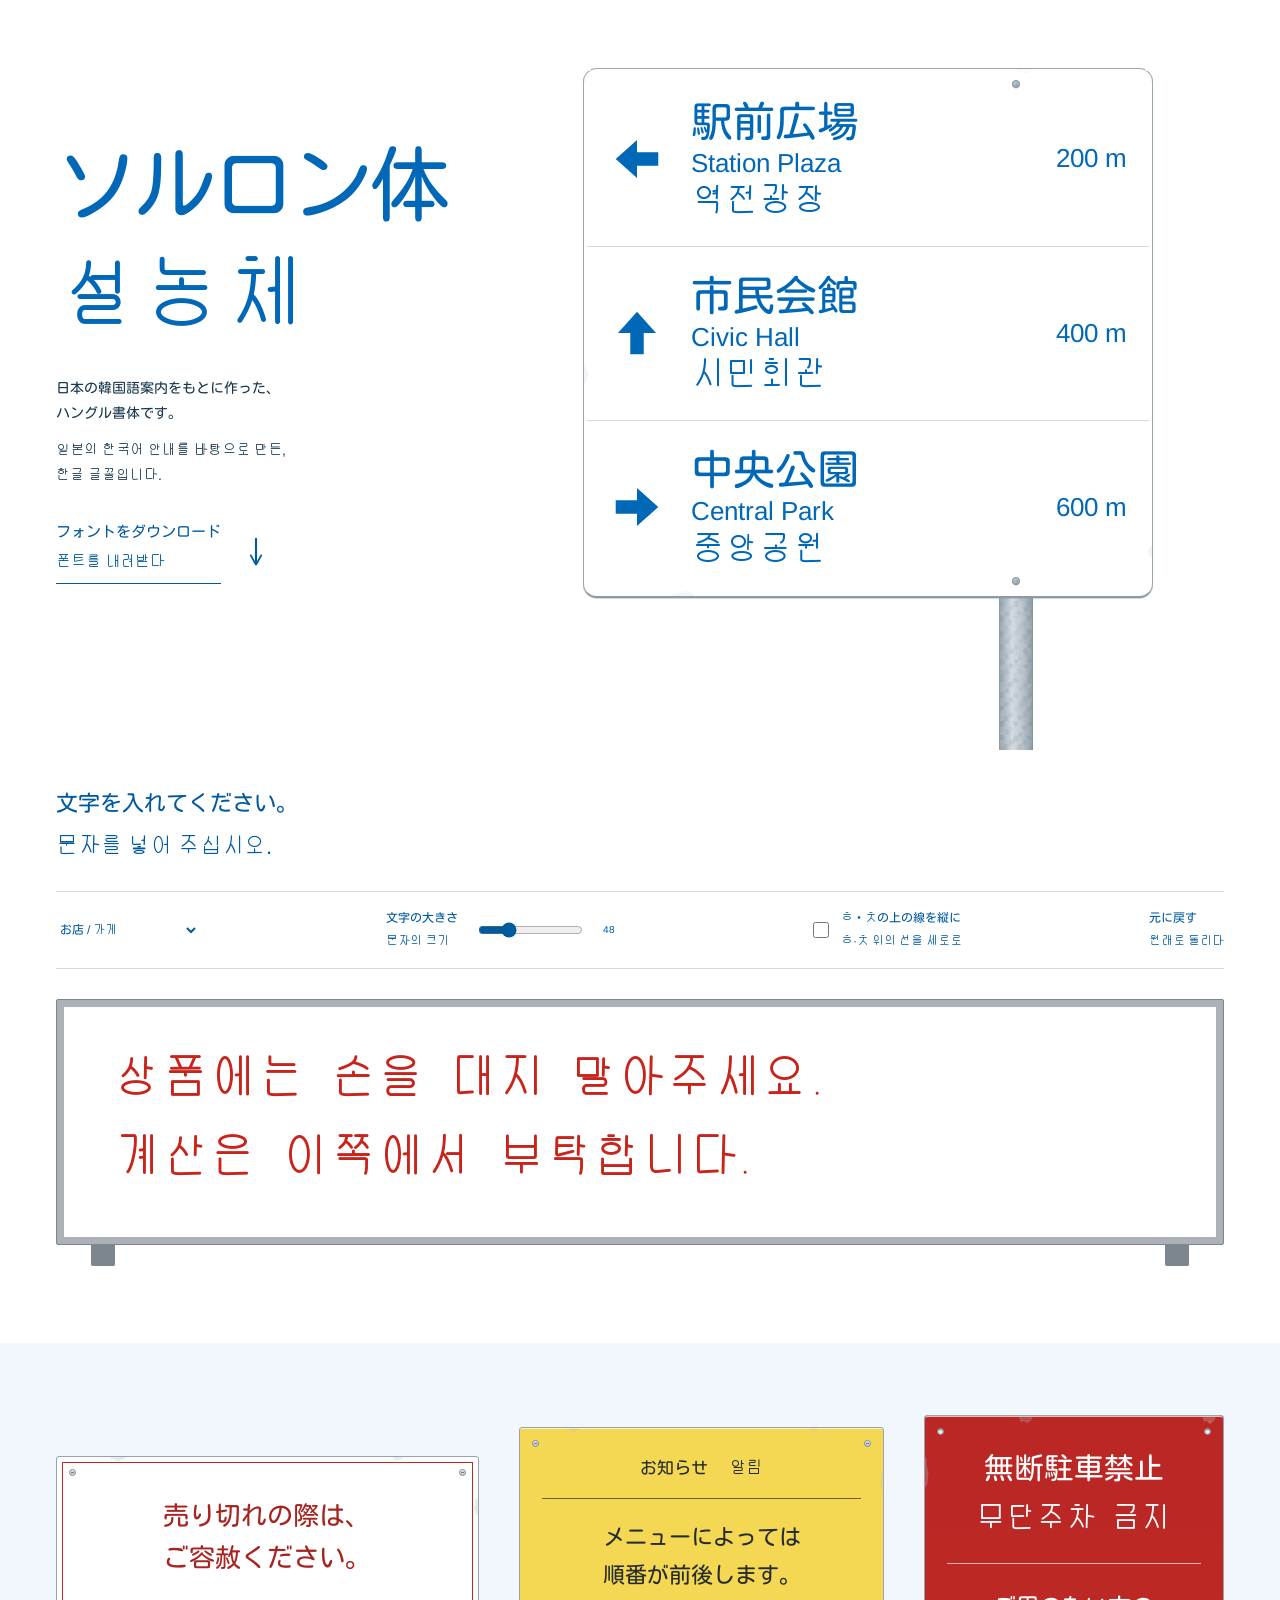
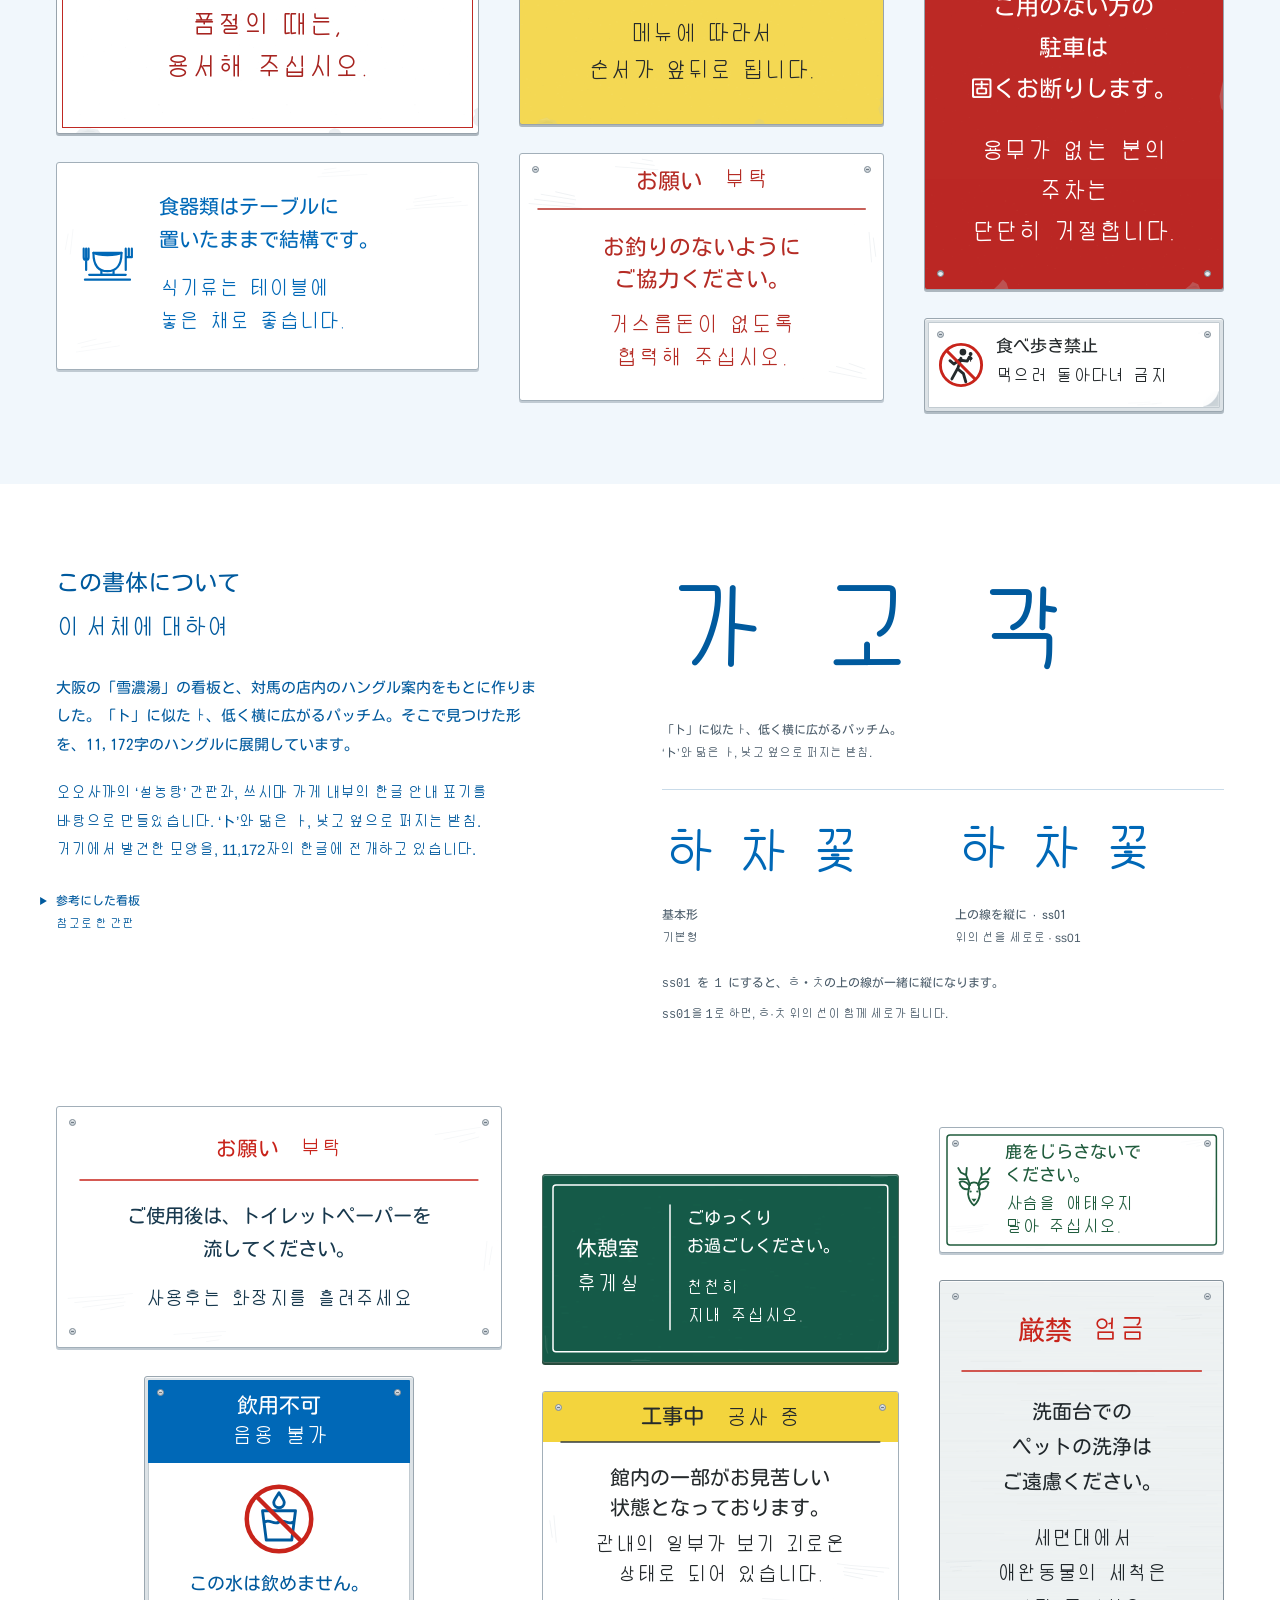
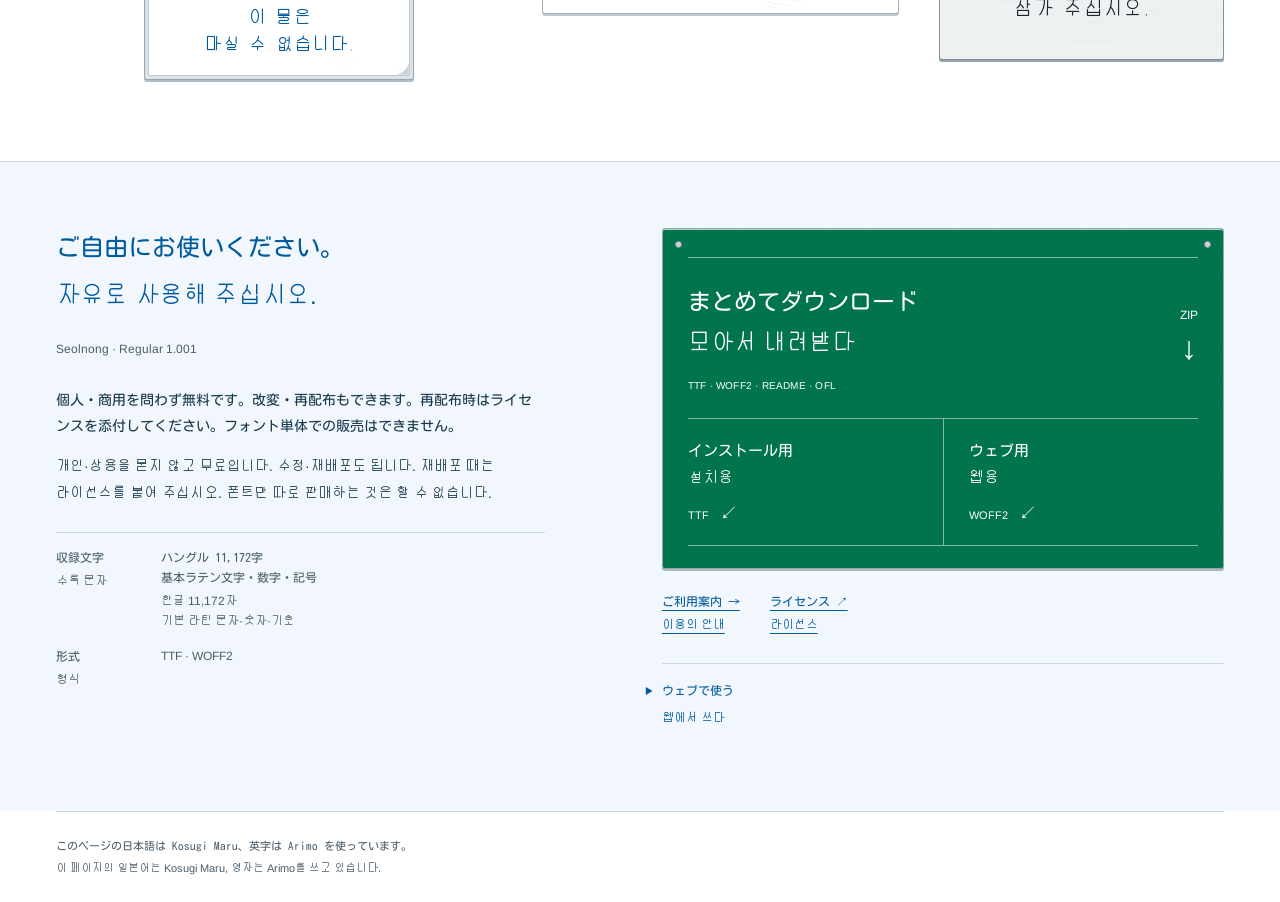
==== index.html @ 4a97bd10 "Publish Seolnong 1.001" ====
<!doctype html>
<html lang="ko">
<head>
  <meta charset="utf-8">
  <meta name="viewport" content="width=device-width,initial-scale=1">
  <meta name="theme-color" content="#ffffff">
  <title>설농체 — Seolnong</title>
  <meta name="description" content="일본의 한국어 안내판을 보고 만든 글꼴, 설농체. 현대 한글 11,172자, Regular, SIL OFL. 직접 써 보고 무료로 내려받으세요.">
  <link rel="canonical" href="https://dolsup.github.io/seolnong/">
  <meta property="og:type" content="website">
  <meta property="og:url" content="https://dolsup.github.io/seolnong/">
  <meta property="og:title" content="설농체 — Seolnong">
  <meta property="og:description" content="일본의 한국어 안내판을 보고 만든 글꼴.">
  <meta property="og:image" content="https://dolsup.github.io/seolnong/assets/og.png">
  <meta property="og:image:width" content="1200">
  <meta property="og:image:height" content="630">
  <meta property="og:image:alt" content="옅은 파란색 바탕의 설농체 제목과 일본어·영어·한글 안내판 견본">
  <link rel="icon" href="./favicon.svg?v=seol" type="image/svg+xml">
  <link rel="preload" href="./fonts/Seolnong-Regular.woff2" as="font" type="font/woff2" crossorigin>
  <link rel="preload" href="./assets/fonts/KosugiMaru-Regular.woff2" as="font" type="font/woff2" crossorigin>
  <link rel="preload" href="./assets/fonts/Arimo-Regular.woff2" as="font" type="font/woff2" crossorigin>
  <link rel="stylesheet" href="./assets/styles.css">
  <script src="./assets/app.js" defer></script>
</head>
<body>
  <a class="skip" href="#tester">文字を入れる / 문자를 넣다</a>
  <main id="top">
    <div class="opening">
      <section class="hero page-width" aria-labelledby="title">
        <div class="hero-copy">
          <h1 id="title" class="bilingual hero-title"><span lang="ja">ソルロン体</span><span lang="ko">설농체</span></h1>
          <div class="hero-description bilingual"><p lang="ja">日本の韓国語案内をもとに作った、<br>ハングル書体です。</p><p lang="ko">일본의 한국어 안내를 바탕으로 만든,<br>한글 글꼴입니다.</p></div>
          <div class="hero-actions">
            <a class="download-main" href="#download"><span class="bilingual"><span lang="ja">フォントをダウンロード</span><span lang="ko">폰트를 내려받다</span></span><span class="download-arrow" aria-hidden="true">↓</span></a>
          </div>

        </div>
        <div class="hero-object"><figure class="front-sign__signpost" aria-label="架空の公共施設の案内板 / 가상의 공공시설 안내판">
  <div class="front-sign__model">
    <div class="front-sign__post" aria-hidden="true"></div>
    <div class="front-sign__frame material-printed material-painted" data-wear="light">
          <span class="material-finish" aria-hidden="true"></span>
      <div class="front-sign__row">
        <svg class="front-sign__arrow" viewBox="0 0 100 100" aria-hidden="true" focusable="false"><path d="M50 16 12 50 50 84V62H88V38H50Z"/></svg>
        <div class="front-sign__wording"><p class="front-sign__jp" lang="ja">駅前広場</p><p class="front-sign__en" lang="en">Station Plaza</p><p class="front-sign__ko" lang="ko">역전광장</p></div>
        <span class="front-sign__distance">200 m</span>
      </div>
      <div class="front-sign__row">
        <svg class="front-sign__arrow" viewBox="0 0 100 100" aria-hidden="true" focusable="false"><path d="M16 50 50 12 84 50H62V88H38V50Z"/></svg>
        <div class="front-sign__wording"><p class="front-sign__jp" lang="ja">市民会館</p><p class="front-sign__en" lang="en">Civic Hall</p><p class="front-sign__ko" lang="ko">시민회관</p></div>
        <span class="front-sign__distance">400 m</span>
      </div>
      <div class="front-sign__row">
        <svg class="front-sign__arrow" viewBox="0 0 100 100" aria-hidden="true" focusable="false"><path d="M50 16 88 50 50 84V62H12V38H50Z"/></svg>
        <div class="front-sign__wording"><p class="front-sign__jp" lang="ja">中央公園</p><p class="front-sign__en" lang="en">Central Park</p><p class="front-sign__ko" lang="ko">중앙공원</p></div>
        <span class="front-sign__distance">600 m</span>
      </div>
      <i class="front-sign__fastener front-sign__fastener--top" aria-hidden="true"></i>
      <i class="front-sign__fastener front-sign__fastener--bottom" aria-hidden="true"></i>
    </div>

  </div>
</figure></div>
      </section>
    </div>

    <section class="tester page-width" id="tester" aria-labelledby="tester-title">
      <h2 id="tester-title" class="bilingual"><span lang="ja">文字を入れてください。</span><span lang="ko">문자를 넣어 주십시오.</span></h2>
      <div class="type-toolbar">
        <label class="preset-select"><span class="sr-only">見本の文 / 견본의 문장</span><select id="sample-preset"><option value="shopping" selected>お店 / 가게</option><option value="notice">お手洗い / 화장실</option><option value="pangram">パングラム / 팬그램</option><option value="name">雪濃湯 / 설농탕</option><option value="custom" hidden>入力中 / 입력 중</option></select></label>
        <label class="range-label"><span class="bilingual"><span lang="ja">文字の大きさ</span><span lang="ko">문자의 크기</span></span><input id="type-size" type="range" min="24" max="120" value="48" aria-label="文字の大きさ / 문자의 크기"><output id="size-value">48</output></label>
        <label class="cap-toggle"><input id="upright-toggle" type="checkbox"><span class="switch" aria-hidden="true"></span><span class="bilingual"><span lang="ja">ㅎ・ㅊの上の線を縦に</span><span lang="ko">ㅎ·ㅊ 위의 선을 세로로</span></span></label>
        <button id="reset-type" class="quiet-button bilingual" type="button"><span lang="ja">元に戻す</span><span lang="ko">원래로 돌리다</span></button>
      </div>
      <label class="sr-only" for="type-input">文字を入れてください / 문자를 넣어 주십시오</label>
      <div class="shop-board"><textarea id="type-input" class="seolnong" rows="1" spellcheck="false" maxlength="400">상품에는 손을 대지 말아주세요.
계산은 이쪽에서 부탁합니다.</textarea></div>
      <p id="font-status" role="status" class="font-status"></p>
    </section>

    <section class="sign-application shop-application" id="examples" aria-label="店と駐車場の案内 / 가게와 주차장의 안내">
<div class="sign-rack shop-rack page-width">
<div class="rack-column rack-shop">
<figure class="sign-stage" aria-label="品切れの案内 / 품절의 안내">
          <div class="sign-surface sold-out-sign facility-plate material-printed material-painted" data-wear="medium">
          <span class="material-finish" aria-hidden="true"></span>
          <i class="plate-fixing plate-fixing--left" aria-hidden="true"></i><i class="plate-fixing plate-fixing--right" aria-hidden="true"></i>
            <div class="sold-out-inner sign-copy">
              <p lang="ja">売り切れの際は、<br>ご容赦ください。</p>
              <p lang="ko">품절의 때는,<br>용서해 주십시오.</p>
            </div>
          </div>
        </figure>
<figure class="sign-stage" aria-label="食器の案内 / 식기의 안내">
          <div class="sign-surface dishes-sign facility-plate material-engraved material-acrylic" data-wear="light">
          <span class="material-finish" aria-hidden="true"></span>
            <div class="dishes-inner">
              <svg class="dish-symbol" viewBox="0 0 100 100" aria-hidden="true" focusable="false"><g fill="none" stroke="currentColor" stroke-width="3.6" stroke-linecap="round" stroke-linejoin="round"><path d="M13 75h74M20 67h60M27 31h46c0 21-9 30-23 30S27 52 27 31Z"/><path d="M40 61v6h20v-6M27 31c8 5 38 5 46 0M80 24v35M85 24v14M90 24v14M80 38h10M15 24v35M11 24v14c0 6 8 6 8 0V24"/></g></svg>
              <div class="dishes-copy sign-copy"><p lang="ja">食器類はテーブルに<br>置いたままで結構です。</p><p lang="ko">식기류는 테이블에<br>놓은 채로 좋습니다.</p></div>
            </div>
          </div>
        </figure>
</div>
<div class="rack-column rack-counter">
<figure class="sign-stage" aria-label="料理の受取口の案内 / 요리 수취구의 안내">
        <div class="sign-surface service-sign facility-plate material-printed material-painted" data-wear="light">
          <span class="material-finish" aria-hidden="true"></span>
          <i class="plate-fixing plate-fixing--left" aria-hidden="true"></i><i class="plate-fixing plate-fixing--right" aria-hidden="true"></i>
          <div class="service-inner">
            <div class="service-heading sign-copy"><p lang="ja">お知らせ</p><p lang="ko">알림</p></div>
            <div class="service-copy sign-copy"><p lang="ja">メニューによっては<br>順番が前後します。</p><p lang="ko">메뉴에 따라서<br>순서가 앞뒤로 됩니다.</p></div>
          </div>
        </div>
      </figure>
<figure class="loose-sign loose-change place-change facility-plate material-engraved material-acrylic" aria-label="会計のお願い / 계산의 부탁" data-wear="medium">
          <span class="material-finish" aria-hidden="true"></span>
          <i class="plate-fixing plate-fixing--left" aria-hidden="true"></i><i class="plate-fixing plate-fixing--right" aria-hidden="true"></i>
          <div class="loose-heading"><svg class="engraved-rule engraved-rule--horizontal" aria-hidden="true" focusable="false"><line x1="0" y1="2" x2="100%" y2="2" fill="none" stroke="currentColor" stroke-width="1.5" stroke-linecap="round"/></svg><span lang="ja">お願い</span><span lang="ko">부탁</span></div>
          <div class="loose-copy"><p lang="ja">お釣りのないように<br>ご協力ください。</p><p lang="ko">거스름돈이 없도록<br>협력해 주십시오.</p></div>
        </figure>
</div>
<div class="rack-column rack-parking">
<figure class="sign-stage" aria-label="駐車禁止の案内 / 주차 금지의 안내">
        <div class="sign-surface parking-sign facility-plate material-printed material-painted" data-wear="medium">
          <span class="material-finish" aria-hidden="true"></span>
          <i class="mount-hole hole-tl" aria-hidden="true"></i><i class="mount-hole hole-tr" aria-hidden="true"></i><i class="mount-hole hole-bl" aria-hidden="true"></i><i class="mount-hole hole-br" aria-hidden="true"></i>
          <div class="parking-inner">
            <div class="parking-heading sign-copy"><p lang="ja">無断駐車禁止</p><p lang="ko">무단주차 금지</p></div>
            <div class="parking-copy sign-copy"><p lang="ja">ご用のない方の<br>駐車は<br>固くお断りします。</p><p lang="ko">용무가 없는 분의<br>주차는<br>단단히 거절합니다.</p></div>
          </div>
        </div>
      </figure>
<figure class="loose-sign loose-eating place-eating facility-plate material-label material-metal" aria-label="食べ歩き禁止の案内 / 먹으러 돌아다녀 금지의 안내" data-wear="medium">
          <span class="material-finish" aria-hidden="true"></span>
          <i class="plate-fixing plate-fixing--left" aria-hidden="true"></i><i class="plate-fixing plate-fixing--right" aria-hidden="true"></i>
        <svg class="loose-symbol" viewBox="0 0 96 96" aria-hidden="true" focusable="false"><g fill="none" stroke="#252a2c" stroke-width="6" stroke-linecap="round" stroke-linejoin="round"><path d="m48 34-7 22 12 10 5 17M41 55 29 77M46 37 33 46l-8-7M48 38l13 2 4-8"/></g><g fill="#252a2c"><circle cx="52" cy="21" r="7"/><circle cx="68" cy="25" r="4"/><circle cx="68" cy="34" r="4"/></g><path d="M68 21v20" stroke="#252a2c" stroke-width="2"/><g fill="none" stroke="#c8241b" stroke-width="6"><circle cx="48" cy="48" r="43"/><path d="m18 18 60 60"/></g></svg>
        <div class="loose-heading"><span lang="ja">食べ歩き禁止</span><span lang="ko">먹으러 돌아다녀 금지</span></div>
      </figure>
</div>
</div>
</section>

    <section class="about page-width" id="about" aria-labelledby="about-title">
      <div class="origin-copy">
        <h2 id="about-title" class="bilingual"><span lang="ja">この書体について</span><span lang="ko">이 서체에 대하여</span></h2>
        <div class="bilingual origin-description"><p lang="ja">大阪の「雪濃湯」の看板と、対馬の店内のハングル案内をもとに作りました。「ト」に似たㅏ、低く横に広がるパッチム。そこで見つけた形を、11,172字のハングルに展開しています。</p><p lang="ko">오오사까의 ‘설농탕’ 간판과, 쓰시마 가게 내부의 한글 안내 표기를 바탕으로 만들었습니다. ‘ト’와 닮은 ㅏ, 낮고 옆으로 퍼지는 받침. 거기에서 발견한 모양을, 11,172자의 한글에 전개하고 있습니다.</p></div>
        <details class="source-links">
          <summary class="bilingual"><span lang="ja">参考にした看板</span><span lang="ko">참고로 한 간판</span></summary>
          <a class="bilingual" href="https://blog.naver.com/alfresco/130148076533" target="_blank" rel="noopener noreferrer"><span lang="ja">大阪の雪濃湯 ↗</span><span lang="ko">오오사까의 설농탕</span></a>
          <a class="bilingual" href="https://4travel.jp/travelogue/10785137" target="_blank" rel="noopener noreferrer"><span lang="ja">対馬の店内の案内 ↗</span><span lang="ko">쓰시마의 가게 안의 안내</span></a>
        </details>

      </div>
      <div class="letter-specimens">
        <figure class="shape-sample"><p class="letter-row seolnong">가 고 각</p><figcaption class="bilingual"><span lang="ja">「ト」に似たㅏ、低く横に広がるパッチム。</span><span lang="ko">‘ト’와 닮은 ㅏ, 낮고 옆으로 퍼지는 받침.</span></figcaption></figure>
        <div class="cap-pair">
          <figure><p class="seolnong fixed-default">하 차 꽃</p><figcaption class="bilingual"><span lang="ja">基本形</span><span lang="ko">기본형</span></figcaption></figure>
          <figure><p class="seolnong fixed-upright">하 차 꽃</p><figcaption class="bilingual"><span lang="ja">上の線を縦に · ss01</span><span lang="ko">위의 선을 세로로 · ss01</span></figcaption></figure>
        </div>
        <div class="cap-note bilingual"><p lang="ja"><code>ss01</code> を <code>1</code> にすると、ㅎ・ㅊの上の線が一緒に縦になります。</p><p lang="ko"><code>ss01</code>을 <code>1</code>로 하면, ㅎ·ㅊ 위의 선이 함께 세로가 됩니다.</p></div>
      </div>
    </section>

<section class="facility-application page-width" aria-label="施設の案内 / 시설의 안내">
<div class="sign-rack facility-rack">
<div class="rack-column rack-washroom">
<figure class="application-mat" aria-label="お手洗いの案内板 / 화장실의 안내판">
        <div class="wall-plate facility-plate material-engraved material-acrylic" data-wear="light">
          <span class="material-finish" aria-hidden="true"></span>
          <i class="screw screw-tl" aria-hidden="true"></i><i class="screw screw-tr" aria-hidden="true"></i><i class="screw screw-bl" aria-hidden="true"></i><i class="screw screw-br" aria-hidden="true"></i>
          <p class="plate-request"><svg class="engraved-rule engraved-rule--horizontal" aria-hidden="true" focusable="false"><line x1="0" y1="2" x2="100%" y2="2" fill="none" stroke="currentColor" stroke-width="1.5" stroke-linecap="round"/></svg><span class="ja" lang="ja">お願い</span><span class="seolnong" lang="ko">부탁</span></p>
          <div class="plate-copy">
            <p class="plate-japanese ja" lang="ja">ご使用後は、<wbr>トイレットペーパーを<br>流してください。</p>
            <p class="plate-korean seolnong" lang="ko">사용후는 화장지를 흘려주세요</p>
          </div>
        </div>
      </figure>
<figure class="loose-sign loose-water place-water facility-plate material-label material-metal" aria-label="飲用不可の案内 / 마실 수 없는 물의 안내" data-wear="light">
          <span class="material-finish" aria-hidden="true"></span>
          <i class="plate-fixing plate-fixing--left" aria-hidden="true"></i><i class="plate-fixing plate-fixing--right" aria-hidden="true"></i>
        <div class="loose-heading"><span lang="ja">飲用不可</span><span lang="ko">음용 불가</span></div>
        <svg class="loose-symbol" viewBox="0 0 96 96" aria-hidden="true" focusable="false"><g fill="none" stroke="currentColor" stroke-width="3.8" stroke-linecap="round" stroke-linejoin="round"><path d="M26 37h44l-5 39H31ZM29 52c7-5 12 5 19 0s12 5 19 0"/><path d="M48 13c-3 5-7 10-7 13a7 7 0 0 0 14 0c0-3-4-8-7-13Z"/></g><g fill="none" stroke="#c8241b" stroke-width="6"><circle cx="48" cy="48" r="43"/><path d="m18 18 60 60"/></g></svg>
        <div class="loose-copy"><p lang="ja">この水は飲めません。</p><p lang="ko">이 물은<br>마실 수 없습니다.</p></div>
      </figure>
</div>
<div class="rack-column rack-lounge">
<figure class="sign-stage" aria-label="休憩室の案内 / 휴게실의 안내">
        <div class="sign-surface rest-sign facility-plate material-engraved material-laminate" data-wear="light">
          <svg class="engraved-frame" aria-hidden="true" focusable="false"><rect width="100%" height="100%" rx="3" fill="none" stroke="currentColor" stroke-width="1.5"/></svg>
          <span class="material-finish" aria-hidden="true"></span>
          <div class="rest-inner">
            <div class="rest-heading sign-copy"><p lang="ja">休憩室</p><p lang="ko">휴게실</p></div>
            <div class="rest-copy sign-copy"><svg class="engraved-rule engraved-rule--vertical" aria-hidden="true" focusable="false"><line x1="2" y1="0" x2="2" y2="100%" fill="none" stroke="currentColor" stroke-width="1.5" stroke-linecap="round"/></svg><p lang="ja">ごゆっくり<br>お過ごしください。</p><p lang="ko">천천히<br>지내 주십시오.</p></div>
          </div>
        </div>
      </figure>
<figure class="loose-sign loose-works place-works facility-plate material-engraved material-acrylic" aria-label="工事中の案内 / 공사 중의 안내" data-wear="medium">
          <span class="material-finish" aria-hidden="true"></span>
          <i class="plate-fixing plate-fixing--left" aria-hidden="true"></i><i class="plate-fixing plate-fixing--right" aria-hidden="true"></i>
          <div class="loose-heading"><svg class="engraved-rule engraved-rule--horizontal" aria-hidden="true" focusable="false"><line x1="0" y1="2" x2="100%" y2="2" fill="none" stroke="currentColor" stroke-width="1.5" stroke-linecap="round"/></svg><span lang="ja">工事中</span><span lang="ko">공사 중</span></div>
          <div class="loose-copy"><p lang="ja">館内の一部がお見苦しい<br>状態となっております。</p><p lang="ko">관내의 일부가 보기 괴로운<br>상태로 되어 있습니다.</p></div>
        </figure>
</div>
<div class="rack-column rack-washbasin">
<figure class="loose-sign loose-deer place-deer facility-plate material-engraved material-acrylic" aria-label="公園のお願い / 공원의 부탁" data-wear="light">
          <svg class="engraved-frame" aria-hidden="true" focusable="false"><rect width="100%" height="100%" rx="3" fill="none" stroke="currentColor" stroke-width="1.5"/></svg>
          <span class="material-finish" aria-hidden="true"></span>
          <i class="plate-fixing plate-fixing--left" aria-hidden="true"></i><i class="plate-fixing plate-fixing--right" aria-hidden="true"></i>
            <svg class="loose-symbol" viewBox="0 0 64 80" aria-hidden="true" focusable="false"><g fill="none" stroke="currentColor" stroke-width="2.8" stroke-linecap="round" stroke-linejoin="round"><path d="M26 32 20 17 21 6M20 17 12 13 8 6M22 23H10M38 32 44 17 43 6M44 17 52 13 56 6M42 23h12"/><path d="M25 33c-5-7-12-8-15-5 1 8 7 12 15 10M39 33c5-7 12-8 15-5-1 8-7 12-15 10M25 31c4-4 10-4 14 0l2 15c-1 8-5 14-9 17-4-3-8-9-9-17Z"/></g><g fill="currentColor"><circle cx="27" cy="42" r="1.6"/><circle cx="37" cy="42" r="1.6"/><path d="M28 53h8l-4 5Z"/></g></svg>
            <div class="loose-copy"><p lang="ja">鹿をじらさないで<br>ください。</p><p lang="ko">사슴을 애태우지<br>말아 주십시오.</p></div>
          </figure>
<figure class="sign-stage" aria-label="洗面台の利用案内 / 세면대의 이용 안내">
        <div class="sign-surface refrain-sign facility-plate material-engraved material-metal" data-wear="medium">
          <span class="material-finish" aria-hidden="true"></span>
          <i class="plate-fixing plate-fixing--left" aria-hidden="true"></i><i class="plate-fixing plate-fixing--right" aria-hidden="true"></i>
          <div class="refrain-inner">
            <div class="refrain-heading sign-copy"><svg class="engraved-rule engraved-rule--horizontal" aria-hidden="true" focusable="false"><line x1="0" y1="2" x2="100%" y2="2" fill="none" stroke="currentColor" stroke-width="1.5" stroke-linecap="round"/></svg><p lang="ja">厳禁</p><p lang="ko">엄금</p></div>
            <div class="refrain-copy sign-copy"><p lang="ja">洗面台での<br>ペットの洗浄は<br>ご遠慮ください。</p><p lang="ko">세면대에서<br>애완동물의 세척은<br>삼가 주십시오.</p></div>
          </div>
        </div>
      </figure>
</div>
</div>
</section>

    <section class="download-section" id="download" aria-labelledby="download-title">
      <div class="download-layout page-width">
        <div class="download-heading">
          <h2 id="download-title" class="bilingual"><span lang="ja">ご自由にお使いください。</span><span lang="ko">자유로 사용해 주십시오.</span></h2>
          <p class="version">Seolnong · Regular 1.001</p>
          <div class="license-copy bilingual"><p lang="ja">個人・商用を問わず無料です。改変・再配布もできます。再配布時はライセンスを添付してください。フォント単体での販売はできません。</p><p lang="ko">개인·상용을 묻지 않고 무료입니다. 수정·재배포도 됩니다. 재배포 때는 라이선스를 붙여 주십시오. 폰트만 따로 판매하는 것은 할 수 없습니다.</p></div>
          <dl class="font-specs">
            <div><dt class="bilingual"><span lang="ja">収録文字</span><span lang="ko">수록 문자</span></dt><dd class="bilingual"><span lang="ja">ハングル 11,172字<br>基本ラテン文字・数字・記号</span><span lang="ko">한글 11,172자<br>기본 라틴 문자·숫자·기호</span></dd></div>
            <div><dt class="bilingual"><span lang="ja">形式</span><span lang="ko">형식</span></dt><dd>TTF · WOFF2</dd></div>
          </dl>
        </div>
        <div class="download-details">
          <div class="counter-board facility-plate material-printed material-painted" data-wear="none">
          <span class="material-finish" aria-hidden="true"></span><div class="download-list">
            <a class="download-bundle" href="./downloads/Seolnong-1.001.zip" download><span class="bundle-label"><span class="bilingual"><span lang="ja">まとめてダウンロード</span><span lang="ko">모아서 내려받다</span></span><small>TTF · WOFF2 · README · OFL</small></span><span class="bundle-format">ZIP <span aria-hidden="true">↓</span></span></a>
            <div class="download-individuals">
              <a href="./fonts/Seolnong-Regular.ttf" download><span class="bilingual"><span lang="ja">インストール用</span><span lang="ko">설치용</span></span><span class="file-format">TTF <span aria-hidden="true">↙</span></span></a>
              <a href="./fonts/Seolnong-Regular.woff2" download><span class="bilingual"><span lang="ja">ウェブ用</span><span lang="ko">웹용</span></span><span class="file-format">WOFF2 <span aria-hidden="true">↙</span></span></a>
            </div>
          </div>
          </div>
          <div class="document-links"><a class="bilingual" href="./guide.html"><span lang="ja">ご利用案内 →</span><span lang="ko">이용의 안내</span></a><a class="bilingual" href="./OFL.txt" target="_blank" rel="noopener"><span lang="ja">ライセンス ↗</span><span lang="ko">라이선스</span></a></div>
          <details class="web-code"><summary class="bilingual"><span lang="ja">ウェブで使う</span><span lang="ko">웹에서 쓰다</span></summary><div class="bilingual"><p lang="ja">このページでは、ハングルはソルロン体、日本語は Kosugi Maru、英字は Arimo を使っています。</p><p lang="ko">이 페이지에서는, 한글은 설농체, 일본어는 Kosugi Maru, 영자는 Arimo를 쓰고 있습니다.</p></div><pre><code>@font-face {
  font-family: "Seolnong";
  src: url("Seolnong-Regular.woff2") format("woff2");
  font-feature-settings: "ss01" 0;
}

.sign:lang(ko) {
  font-family: "Seolnong", sans-serif;
  font-synthesis: none;
}
.sign:lang(ja) {
  font-family: "Kosugi Maru", sans-serif;
}
.sign:lang(en) {
  font-family: "Arimo", Arial, sans-serif;
}</code></pre><div class="bilingual"><p lang="ja">Kosugi Maru と Arimo は別に読み込んでください。<code>ss01</code> を <code>1</code> にすると、ㅎ・ㅊの上の線が縦になります。</p><p lang="ko">Kosugi Maru와 Arimo는 따로 읽어 주십시오. <code>ss01</code>을 <code>1</code>로 하면, ㅎ·ㅊ 위의 선이 세로가 됩니다.</p></div></details>
        </div>
      </div>
    </section>
  </main>
  <footer class="page-width footer">
    <a class="bilingual" href="./guide.html#companions"><span lang="ja">このページの日本語は Kosugi Maru、英字は Arimo を使っています。</span><span lang="ko">이 페이지의 일본어는 Kosugi Maru, 영자는 Arimo를 쓰고 있습니다.</span></a>
  </footer>
</body>
</html>
---- assets/styles.css ----
@font-face{font-family:"Seolnong";src:url("../fonts/Seolnong-Regular.woff2") format("woff2");font-weight:400;font-style:normal;font-display:swap;font-feature-settings:"ss01" 0}
@font-face{font-family:"Seolnong KR";src:url("../fonts/Seolnong-Regular.woff2") format("woff2");font-weight:400;font-style:normal;font-display:swap;unicode-range:U+1100-11FF,U+3130-318F,U+AC00-D7A3;font-feature-settings:"ss01" 0}
@font-face{font-family:"Seolnong KR Upright";src:url("../fonts/Seolnong-Regular.woff2") format("woff2");font-weight:400;font-style:normal;font-display:swap;unicode-range:U+1100-11FF,U+3130-318F,U+AC00-D7A3;font-feature-settings:"ss01" 1}
@font-face{font-family:"Kosugi Maru";src:url("./fonts/KosugiMaru-Regular.woff2") format("woff2");font-weight:400;font-style:normal;font-display:swap}
@font-face{font-family:"Arimo";src:url("./fonts/Arimo-Regular.woff2") format("woff2");font-weight:400;font-style:normal;font-display:swap}
/* White and sign blue anchor the page; individual notices keep their own colors. */
:root{
  --blue:#0068b7;
  --ink:#005a9e;
  --text:#17384d;
  --paper:#ffffff;
  --sky:#f1f7fc;
  --wall:#f1f7fc;
  --red:#c8241b;
  --line:#c9dbe9;
  --muted:#4c5d6b;
  --metal:#abb1b7;
  --metal-light:#e0e4e8;
  --metal-dark:#7d858d;
  --jp:"Kosugi Maru",sans-serif;
  --latin:"Arimo",Arial,sans-serif;
  --font:"Seolnong KR","Arimo","Kosugi Maru",sans-serif;
}
*{box-sizing:border-box}
html{scroll-padding-top:32px}
body{margin:0;background:var(--paper);color:var(--ink);font:16px/1.8 var(--font);font-synthesis:none;-webkit-font-smoothing:antialiased}
button,input,textarea,select{font:inherit;color:inherit;font-synthesis:none}
button,a,input,select,textarea,summary{-webkit-tap-highlight-color:transparent}
button,summary{cursor:pointer}
a{color:inherit;text-underline-offset:.3em}
p,h1,h2,h3,figure{margin:0;font-weight:400}
button{border-radius:0}
::selection{background:#d9ecfb;color:#004b85}
:focus-visible{outline:2px solid var(--blue);outline-offset:5px}
.page-width{width:calc(100% - 112px);max-width:1392px;margin-inline:auto}
.seolnong{font-family:"Seolnong",var(--jp);font-weight:400;font-synthesis:none}
.ja{font-family:var(--jp);font-weight:400;font-synthesis:none}
.bilingual>[lang="ja"]{display:block;font-family:"Seolnong KR",var(--jp);line-height:1.65}
.bilingual>[lang="ko"]{display:block;font-family:var(--font);font-size:1em;line-height:1.65;margin-top:.35em}
.sr-only{position:absolute;width:1px;height:1px;padding:0;margin:-1px;overflow:hidden;clip:rect(0,0,0,0);white-space:nowrap;border:0}
.skip{position:absolute;top:-90px;left:16px;z-index:20;padding:10px 20px;background:var(--ink);color:white}
.skip:focus{top:12px}
.opening{background:var(--paper);overflow:clip}
.hero{display:grid;grid-template-columns:39% 61%;align-items:center;min-height:750px;padding-block:35px 30px}
.hero-copy{position:relative;padding-bottom:36px;padding-right:26px}
.hero-object{min-width:0;width:100%;position:relative;}
.hero-title{font-size:clamp(57px,6.4vw,100px);letter-spacing:-.045em;white-space:nowrap;color:var(--blue)}
.hero-title>[lang="ja"]{line-height:1.2}
.hero-title>[lang="ko"]{font-size:1em;margin-top:.17em;line-height:1.25;letter-spacing:.025em}
.hero-description{margin-top:26px;font-size:14px;color:var(--text)}
.hero-description>[lang="ja"],.hero-description>[lang="ko"]{line-height:1.8}
.hero-description>[lang="ko"]{margin-top:12px;word-break:keep-all}
.hero-actions{display:flex;align-items:center;flex-wrap:wrap;gap:24px 30px;margin-top:32px}
.download-main{display:inline-flex;align-items:center;gap:20px;text-decoration:none;color:var(--ink);font-size:15px;line-height:1.4}
.download-main>.bilingual{border-bottom:1px solid;padding-bottom:8px}
.download-main:hover{color:var(--blue)}
.download-arrow{font-family:var(--jp);font-size:30px;transition:transform .15s}
.download-main:hover .download-arrow{transform:translateY(5px)}
.tester{padding-block:65px 58px}
.tester h2{font-size:22px;line-height:1.6;margin-bottom:26px}
.type-toolbar{display:flex;flex-wrap:wrap;align-items:center;justify-content:space-between;gap:24px;border-block:1px solid var(--line);padding:16px 0;font-size:12px}
.preset-select{display:flex;align-items:center;white-space:nowrap}
.preset-select select{background:transparent;border:0;border-radius:0;font-size:12px;padding:6px 18px 6px 0;max-width:225px}
.range-label{display:flex;gap:18px;align-items:center}
.range-label>span{white-space:nowrap}
.range-label input{width:105px;accent-color:var(--ink);height:12px;cursor:pointer}
.range-label output{font-family:var(--latin);min-width:22px;font-size:10px}
.cap-toggle{display:flex;align-items:center;gap:12px;cursor:pointer;min-width:0;position:relative}
.cap-toggle input{flex:0 0 auto;width:16px;height:16px;margin:0;accent-color:var(--ink)}
.switch{display:none}
.quiet-button{padding:0;border:0;background:transparent;font-size:12px;text-align:left}
.quiet-button:hover{color:var(--red)}
#type-input{width:100%;display:block;resize:none;border:0;border-radius:0;background:transparent;font-size:48px;line-height:1.65;padding:30px 0;min-height:210px;max-height:750px;overflow-y:auto;word-break:keep-all;overflow-wrap:anywhere;outline-offset:8px}
#type-input[data-caps="1"]{font-family:"Seolnong KR Upright","Seolnong",var(--jp)}
.font-status:empty{display:none}
.font-status{color:var(--red);font-size:13px;margin-top:12px}
.sign-application{background:var(--wall);padding-block:62px}
.application-mat{max-width:1150px;container-type:inline-size}
.wall-plate{position:relative;border:1px solid var(--metal-dark);border-radius:3px;background:var(--paper);box-shadow:0 3px 0 var(--metal),0 7px 0 var(--metal-light),3px 16px 18px -14px #17384d30;padding:3.5cqw 4.9cqw 4.6cqw;color:var(--text)}
.plate-request{display:flex;justify-content:center;align-items:baseline;gap:1em;font-size:4.1cqw;line-height:1.3;border-bottom:1px solid var(--red);padding-bottom:2cqw;margin-bottom:2.8cqw;text-align:center;color:var(--red)}
.plate-copy{text-align:center;font-size:3.65cqw}
.plate-japanese{font-size:1em;line-height:1.7}
.plate-japanese span{display:block;white-space:nowrap}
.plate-korean{font-size:1em;line-height:1.6;white-space:nowrap;margin-top:1em;letter-spacing:.025em}
.screw{position:absolute;width:8px;height:8px;border-radius:50%;background:linear-gradient(135deg,#f6f8fa,#858d95);box-shadow:0 1px 1px #77818b}
.screw:before{content:"";position:absolute;width:5px;left:1.5px;top:3.5px;height:1px;background:#626c77;transform:rotate(-35deg)}
.screw-tl{top:12px;left:13px}.screw-tr{top:12px;right:13px}.screw-bl{bottom:12px;left:13px}.screw-br{bottom:12px;right:13px}
.about{display:grid;grid-template-columns:1fr 1.15fr;gap:10%;padding-block:82px 76px}
.origin-copy h2{font-size:23px;margin-bottom:26px}
.origin-description{font-size:15px}
.origin-description>[lang="ja"]{line-height:1.9}
.origin-description>[lang="ko"]{font-size:1em;line-height:1.9;margin-top:20px;word-break:keep-all}
.letter-specimens{align-self:center;min-width:0}
.letter-row{font-size:clamp(70px,7.7vw,115px);line-height:1.5;letter-spacing:.04em}
.shape-sample{padding-bottom:25px}
.shape-sample figcaption{font-size:12px;margin-top:8px;color:var(--muted)}
.cap-pair{display:grid;grid-template-columns:1fr 1fr;gap:24px;border-top:1px solid var(--line);padding-top:22px}
.cap-pair p{font-size:clamp(35px,4vw,61px);line-height:1.6;white-space:nowrap;letter-spacing:-.035em;color:var(--blue)}
.cap-pair figcaption{font-size:12px;margin-top:12px;color:var(--muted)}
.cap-note{font-size:12px;margin-top:23px;color:var(--muted)}
.cap-note>[lang="ja"],.cap-note>[lang="ko"]{line-height:1.8}
.cap-note>[lang="ko"]{margin-top:8px;word-break:keep-all}
.fixed-default{font-family:"Seolnong KR",var(--jp)}
.fixed-upright{font-family:"Seolnong KR Upright","Seolnong",var(--jp)}
.download-section{border-top:1px solid var(--line);padding-block:66px 65px;background:var(--sky)}
.download-layout{display:grid;grid-template-columns:1fr 1.15fr;gap:10%}
.download-heading h2{font-size:24px;line-height:1.5}
.version{font-family:var(--latin);font-size:12px;margin-top:24px;color:var(--muted)}
.license-copy{font-size:14px;line-height:1.9;margin-top:26px;color:var(--text)}
.license-copy>[lang="ja"],.license-copy>[lang="ko"]{line-height:1.9}
.license-copy>[lang="ko"]{font-size:1em;word-break:keep-all;margin-top:13px}
.font-specs{font-size:12px;margin:26px 0 0;color:var(--muted);border-top:1px solid var(--line)}
.font-specs>div{display:grid;grid-template-columns:85px 1fr;gap:20px;padding-top:15px}
.font-specs dd{margin:0}
.font-specs dd:not(.bilingual){font-family:var(--latin);line-height:1.65}
.document-links{display:flex;flex-wrap:wrap;gap:18px 30px;font-size:12px;margin-top:23px}
.web-code{border-top:1px solid var(--line);margin-top:27px;font-size:12px}
.web-code summary{padding:17px 0;list-style:disclosure-closed}
.web-code[open] summary{list-style:disclosure-open}
.web-code p{line-height:1.8;color:var(--muted)}
.web-code .bilingual>[lang="ko"]{margin-top:9px;word-break:keep-all}
.web-code pre{background:var(--paper);font-size:11px;line-height:1.8;padding:18px;overflow:auto;margin-block:16px}
code{font-family:ui-monospace,SFMono-Regular,Consolas,monospace}
.footer{padding-block:25px;border-top:1px solid var(--line);font-size:11px;color:var(--muted)}
.footer a{display:inline-block;text-decoration:none}
.footer a:hover{text-decoration:underline}
@media(min-width:1550px){.hero{min-height:790px}}
@media(max-width:1100px){
.page-width{width:calc(100% - 64px)}
.hero{min-height:690px;grid-template-columns:38% 62%;padding-block:20px}
.hero-title{font-size:6.4vw}
.hero-description{font-size:13px}
.hero-actions{gap:22px;margin-top:27px}
.download-main{font-size:14px;gap:17px}
.range-label{gap:10px}.range-label input{width:85px}
.about,.download-layout{gap:7%}
.download-heading h2{font-size:21px}
}
@media(max-width:760px){
.page-width{width:calc(100% - 40px)}
.hero{display:flex;flex-direction:column;min-height:0;padding-top:44px;padding-bottom:18px}
.hero-copy{align-self:stretch;padding:0}
.hero-object{margin-top:34px}
.hero-title{font-size:clamp(45px,15vw,90px);letter-spacing:-.045em}
.hero-title>[lang="ko"]{margin-top:.18em}
.hero-description{font-size:13px;margin-top:24px}
.hero-actions{margin-top:25px;gap:24px}
.download-main{font-size:13px;gap:20px}
.download-main>.bilingual{padding-bottom:5px}
.download-arrow{font-size:24px}
.tester{padding-block:44px 38px}
.tester h2{font-size:20px;margin-bottom:23px}
.type-toolbar{display:grid;grid-template-columns:1fr 1fr;gap:20px 16px;padding-block:15px;font-size:11px}
.preset-select select{max-width:100%;font-size:11px;padding-right:9px}
.range-label{gap:10px;justify-content:flex-end}
.range-label>span{font-size:11px}.range-label input{min-width:30px;width:50px}.range-label output{min-width:16px;font-size:10px}
.cap-toggle{font-size:11px;gap:9px}.cap-toggle input{width:14px;height:14px}
.quiet-button{justify-self:end;font-size:11px}
#type-input{font-size:32px;min-height:185px;line-height:1.7;padding-block:25px 20px;max-height:600px}
.sign-application{padding-block:39px}
.application-mat{width:calc(100% - 32px)}
.wall-plate{padding:5.5cqw 3.3cqw 6.5cqw;border-radius:3px}
.plate-request{font-size:5.5cqw;padding-bottom:3cqw;margin-bottom:4cqw}
.plate-copy{font-size:4.05cqw}
.plate-korean{letter-spacing:0;margin-top:1.1em}
.screw{width:6px;height:6px}.screw:before{width:4px;left:1px;top:2.5px}
.screw-tl{top:8px;left:8px}.screw-tr{top:8px;right:8px}.screw-bl{bottom:8px;left:8px}.screw-br{bottom:8px;right:8px}
.about{display:flex;flex-direction:column;gap:33px;padding-block:47px 45px}
.origin-copy h2{font-size:21px;margin-bottom:23px}
.origin-description{font-size:14px}
.origin-description>[lang="ko"]{margin-top:15px}
.letter-specimens{align-self:stretch}
.letter-row{font-size:75px;line-height:1.4}
.shape-sample{padding-bottom:22px}
.shape-sample figcaption{font-size:11px}
.cap-pair{gap:18px;padding-top:19px}
.cap-pair p{font-size:clamp(31px,10vw,56px);line-height:1.6}
.cap-pair figcaption{font-size:11px;margin-top:8px}
.cap-note{font-size:11px;margin-top:20px}
.download-section{padding-block:42px 37px}
.download-layout{display:block}
.download-heading{margin-bottom:31px}
.download-heading h2{font-size:21px}
.version{font-size:10px;margin-top:20px}
.license-copy{font-size:13px;margin-top:22px}
.font-specs{font-size:11px;margin-top:23px}
.font-specs>div{grid-template-columns:75px 1fr;gap:18px}
.document-links{font-size:11px;gap:20px;margin-top:21px}
.web-code{font-size:11px;margin-top:24px}
.web-code pre{font-size:10px;padding:14px}
.footer{padding-block:22px;font-size:10px}
}
@media(max-width:370px){.range-label{gap:7px}.range-label input{width:40px}.type-toolbar{column-gap:12px}.preset-select select{font-size:10px}}
@media(prefers-reduced-motion:reduce){*,*:before,*:after{scroll-behavior:auto!important;transition:none!important}}

/* A folded painted-steel tourist sign, kept at the original 570 × 530 geometry. */
.front-sign__signpost {
  width: 100%;
  max-width: 570px;
  min-width: 0;
  margin: 0 auto;
  color: var(--blue);
  container-type: inline-size;
}
.front-sign__model {
  position: relative;
  padding-bottom: 90em;
  font-size: 1px;
  font-size: .175439cqw;
}

/* Galvanized tube: a broad grey cylinder, with small irregular zinc crystals. */
.front-sign__post {
  --pipe-highlight: 38%;
  position: absolute;
  left: calc(76% - 17em);
  top: 34em;
  bottom: -120em;
  width: 34em;
  border-left: .8em solid #8e9da7;
  border-right: .8em solid #84949f;
  background-color: #b5c0c8;
  background-image:
    url("./materials/galvanized-steel.svg"),
    linear-gradient(90deg,
      #94a2ac 0%,
      #b8c3cb 23%,
      #d1d9df var(--pipe-highlight),
      #b7c2ca 68%,
      #8b9ba6 100%);
  background-size: 72em 192em, 100% 100%;
  background-repeat: repeat, no-repeat;
}

/* Border plus padding remains 4em on each side, preserving all three text rows. */
.front-sign__frame {
  position: relative;
  display: grid;
  grid-template-rows: repeat(3, minmax(0, 1fr));
  width: 100%;
  height: 530em;
  box-sizing: border-box;
  border: 1.2em solid #9ba8b2;
  border-bottom: 2em solid #8c9ba6;
  border-radius: 14em;
  padding: 2.8em;
  padding-bottom: 2em;
  background: #fff;
  box-shadow: 0 .8em 0 #8998a480;
}
.front-sign__frame::before {
  content: "";
  position: absolute;
  z-index: 1;
  top: .8em;
  left: 1.5em;
  right: 1.5em;
  height: .7em;
  background: #ffffffb3;
  pointer-events: none;
}
.front-sign__frame.material-printed.material-painted {
  --surface-wear-image: url("./materials/tourist-sign-edge-wear.svg");
}
.front-sign__row {
  position: relative;
  display: grid;
  grid-template-columns: 64em minmax(0, 1fr) 86em;
  gap: 18em;
  align-items: center;
  min-height: 0;
  padding: 22em;
  box-sizing: border-box;
}
.front-sign__row + .front-sign__row { border-top: 1em solid var(--line); }
.front-sign__wording {
  display: flex;
  flex-direction: column;
  align-items: flex-start;
  justify-content: center;
  gap: 3em;
  white-space: nowrap;
  font-synthesis: none;
}
.front-sign__wording p { padding: 0; margin: 0; font-weight: 400; }
.front-sign__jp,
.front-sign__ko { line-height: 1.12; letter-spacing: 0; }
.front-sign__jp { font-family: var(--jp); font-size: 42em; font-feature-settings: normal; }
.front-sign__ko { font-family: "Seolnong KR", sans-serif; font-size: 34em; }
.front-sign__en { font-family: var(--latin); font-size: 26em; line-height: 1.2; letter-spacing: 0; font-feature-settings: normal; }
.front-sign__arrow { display: block; width: 56em; height: 56em; fill: currentColor; }
.front-sign__distance {
  align-self: center;
  text-align: right;
  white-space: nowrap;
  font-family: var(--latin);
  font-size: 26em;
  line-height: 1.2;
  padding-bottom: 0;
  color: var(--blue);
}

/* Two small hexagonal bolt heads, seated on round zinc-plated washers. */
.front-sign__fastener {
  position: absolute;
  z-index: 2;
  left: calc(76% - 4em);
  width: 8em;
  height: 8em;
  border: .7em solid #7f8e99;
  border-radius: 50%;
  box-sizing: border-box;
  background: #b9c4cc;
  box-shadow: 0 .6em 0 #677a8859;
  pointer-events: none;
}
.front-sign__fastener::after {
  content: "";
  position: absolute;
  top: .9em;
  left: .8em;
  width: 5em;
  height: 4.8em;
  clip-path: polygon(25% 0, 75% 0, 100% 50%, 75% 100%, 25% 100%, 0 50%);
  background: linear-gradient(135deg, #d5dce1, #9aa8b2 64%, #8496a3);
}
.front-sign__fastener--top { top: 11em; }
.front-sign__fastener--bottom { bottom: 11em; }

/* A shop's standing board, seen straight on. */
.shop-board {
  --board-frame: var(--metal);
  --board-edge: var(--metal-dark);
  position: relative;
  margin-block: 30px 28px;
  padding: 7px;
  border: 1px solid var(--board-edge);
  border-radius: 2px;
  background: var(--board-frame);
}

.shop-board::before,
.shop-board::after {
  content: "";
  position: absolute;
  bottom: -22px;
  width: 22px;
  height: 21px;
  border: 1px solid var(--metal-dark);
  border-top: 0;
  border-radius: 0 0 2px 2px;
  background: var(--metal-dark);
  pointer-events: none;
}

.shop-board::before { left: 34px; }
.shop-board::after { right: 34px; }

.shop-board #type-input {
  padding: 34px clamp(22px, 3.8vw, 54px) 36px;
  min-height: 230px;
  background: var(--paper);
  color: var(--red);
  outline-offset: -5px;
  caret-color: var(--red);
}

.shop-board #type-input:focus-visible {
  outline: 2px solid var(--red);
}

/* A counter notice: the complete font first, individual formats below. */
.counter-board {
  position: relative;
  padding: 28px 25px 22px;
  border: 2px solid #00563b;
  border-bottom-width: 5px;
  border-radius: 2px;
  background: #00734f;
  color: var(--paper);
}

.counter-board::before,
.counter-board::after {
  content: "";
  position: absolute;
  top: 11px;
  width: 6px;
  height: 6px;
  border: 1px solid var(--metal-light);
  border-radius: 50%;
  background: var(--metal);
  pointer-events: none;
}

.counter-board::before { left: 12px; }
.counter-board::after { right: 12px; }

.counter-board .download-list {
  border-block: 1px solid #80b9a7;
}

.counter-board a {
  color: inherit;
  text-decoration: none;
}

.download-bundle {
  display: flex;
  align-items: center;
  justify-content: space-between;
  gap: 18px;
  padding: 26px 0 24px;
}

.counter-board .bilingual > [lang="ja"],
.counter-board .bilingual > [lang="ko"] {
  font-size: 1em;
  line-height: 1.6;
}

.counter-board .bilingual > [lang="ko"] {
  margin-top: .2em;
}

.bundle-label { min-width: 0; }
.bundle-label > .bilingual { font-size: 23px; }
.bundle-label small {
  display: block;
  font: 10px/1.7 var(--latin);
  margin-top: 15px;
  letter-spacing: .02em;
}
.bundle-format {
  font: 12px/1.5 var(--latin);
  white-space: nowrap;
}
.bundle-format > span { display: block; font-size: 32px; text-align: center; }
.download-individuals {
  display: grid;
  grid-template-columns: 1fr 1fr;
  border-top: 1px solid #80b9a7;
}
.download-individuals > a { padding: 20px 20px 18px 0; }
.download-individuals > a + a { border-left: 1px solid #80b9a7; padding-left: 25px; padding-right: 0; }
.download-individuals .bilingual { font-size: 15px; }
.file-format { display: block; font: 11px/1.5 var(--latin); margin-top: 10px; }
.file-format > span { margin-left: 8px; font-size: 18px; }
.counter-board a:hover .bilingual {
  text-decoration: underline;
  text-decoration-thickness: 1px;
  text-underline-offset: .3em;
}

.counter-board a:focus-visible {
  outline: 2px solid var(--paper);
  outline-offset: 5px;
}

@media (max-width: 1100px) {
  .counter-board { padding-inline: 20px; }
  .bundle-label > .bilingual { font-size: 20px; }
  .download-individuals .bilingual { font-size: 14px; }
}

@media (max-width: 760px) {
  .shop-board {
    margin-block: 25px 26px;
    padding: 5px;
  }

  .shop-board::before,
  .shop-board::after {
    bottom: -19px;
    width: 18px;
    height: 18px;
  }

  .shop-board::before { left: 23px; }
  .shop-board::after { right: 23px; }

  .shop-board #type-input {
    min-height: 185px;
    padding: 23px 17px 25px;
  }

  .counter-board { padding: 25px 19px 19px; }
  .download-bundle { gap: 13px; padding-block: 22px; }
  .bundle-label > .bilingual { font-size: 18px; }
  .bundle-label small { font-size: 9px; }
  .bundle-format { font-size: 10px; }
  .bundle-format > span { font-size: 28px; }
  .download-individuals .bilingual { font-size: 13px; }
  .download-individuals > a { padding-block: 18px; padding-right: 15px; }
  .download-individuals > a + a { padding-left: 20px; }
}

/* Front-facing signs, distributed through the main specimen page. */
.specimen-pair{display:grid;grid-template-columns:1.5fr 1fr;align-items:center;gap:56px;max-width:1180px}
.specimen-pair .application-mat{width:100%;min-width:0;margin:0}
.specimen-cluster{display:grid;grid-template-columns:1.55fr 1fr;align-items:center;gap:80px;max-width:1140px;padding-block:0 80px}
.specimen-stack{display:grid;gap:40px;min-width:0}
.specimen-closing{display:grid;grid-template-columns:1.05fr 1.25fr;align-items:center;gap:40px;max-width:1240px;padding-block:65px}
.sign-stage{display:flex;justify-content:center;align-items:center;min-width:0}
.sign-surface{position:relative;container-type:inline-size;font-weight:400;font-synthesis:none;flex:none;width:100%;max-width:100%}
.sign-copy p{font-size:1em;font-weight:400;line-height:1.6;white-space:nowrap;letter-spacing:0}
.sign-copy>[lang="ja"]{font-family:"Kosugi Maru",sans-serif}
.sign-copy>[lang="ko"]{font-family:"Seolnong KR","Seolnong","Arimo",sans-serif;margin-top:.9em}

.sold-out-sign{max-width:580px;border:1.5px solid #bf2923;border-top-width:7px;color:#a72420;background:#fff}
.sold-out-inner{padding:9cqw 7cqw 10cqw;text-align:center;font-size:6.2cqw}
.sold-out-inner>[lang="ko"]{margin-top:1.1em}

.parking-sign{max-width:360px;background:#bc2925;color:#fff;border:1px solid #a72420;border-radius:3px}
.parking-inner{padding:12cqw 9cqw 14cqw;text-align:center}
.parking-heading{font-size:11cqw;padding-bottom:8cqw;border-bottom:1px solid #ffffffa6}
.parking-heading p{line-height:1.35}
.parking-heading>[lang="ko"]{margin-top:.35em}
.parking-copy{font-size:7.8cqw;margin-top:8cqw}
.parking-copy p{line-height:1.75}
.parking-copy>[lang="ko"]{margin-top:1em}
.mount-hole{position:absolute;width:9px;height:9px;border-radius:50%;background:#fff;border:1px solid #85211e}
.hole-tl{top:10px;left:10px}.hole-tr{top:10px;right:10px}.hole-bl{bottom:10px;left:10px}.hole-br{bottom:10px;right:10px}

.dishes-sign{max-width:580px;background:#fff;color:#0068b7;border:1px solid #95b8d0;border-bottom:4px solid #a8c3d7;border-radius:2px}
.dishes-sign:before{content:"";position:absolute;inset:3px;pointer-events:none;border:1px solid #d7e6ef}
.dishes-inner{display:grid;grid-template-columns:16% minmax(0,1fr);gap:5cqw;align-items:center;padding:6.4cqw 4.8cqw 6.8cqw}
.dish-symbol{display:block;width:100%;height:auto}
.dishes-copy{font-size:4.8cqw}
.dishes-copy p{line-height:1.65}
.dishes-copy>[lang="ko"]{margin-top:.8em}

.service-sign{max-width:430px;background:#f4d855;color:#252a2b;border:1px solid #9c8739}
.service-inner{padding:6.5cqw 6.5cqw 9cqw;text-align:center}
.service-heading{display:flex;justify-content:center;align-items:baseline;gap:1.2em;font-size:4.1cqw;border-bottom:1px solid #6c612e;padding-bottom:4cqw;margin-bottom:5.4cqw}
.service-heading>[lang="ko"]{margin-top:0}
.service-copy{font-size:6.1cqw}
.service-copy p{line-height:1.7}
.service-copy>[lang="ko"]{margin-top:1em}

.rest-sign{background:#175c4a;color:#fff;border-radius:4px;border:1px solid #124b3d}
.rest-sign:before{content:"";position:absolute;inset:10px;border:1px solid #ffffffad;border-radius:1px;pointer-events:none}
.rest-inner{display:grid;grid-template-columns:29% minmax(0,1fr);gap:5cqw;align-items:center;padding:7.5cqw 6.8cqw}
.rest-heading{font-size:5.8cqw;text-align:center}
.rest-heading p{line-height:1.45}
.rest-heading>[lang="ko"]{margin-top:.25em}
.rest-copy{font-size:4.5cqw;padding-left:4.5cqw;border-left:1px solid #ffffff70}
.rest-copy p{line-height:1.65}
.rest-copy>[lang="ko"]{margin-top:.85em}

.refrain-sign{background:#fff;color:#20272b;border:1px solid #acb1b7;border-bottom:3px solid #939da7;border-radius:2px}
.refrain-inner{display:grid;grid-template-columns:17% minmax(0,1fr);gap:4.3cqw;align-items:center;padding:6cqw 4.8cqw}
.refrain-heading{font-size:6.4cqw;text-align:center;color:var(--red)}
.refrain-heading p{line-height:1.45}
.refrain-heading>[lang="ko"]{margin-top:.25em}
.refrain-copy{font-size:3.9cqw;padding-left:4.3cqw;border-left:1px solid var(--red)}
.refrain-copy>[lang="ko"]{margin-top:.85em}

@media(max-width:1100px){
  .specimen-pair{gap:36px}
  .specimen-cluster{gap:48px}
  .specimen-closing{gap:30px}
}
@media(max-width:900px){
  .specimen-closing{grid-template-columns:1fr;gap:35px;max-width:620px}
}
@media(max-width:760px){
  .specimen-pair{grid-template-columns:1fr;gap:36px;max-width:510px}
  .specimen-pair .service-sign{width:90%;max-width:360px}
  .specimen-cluster{grid-template-columns:1fr;gap:38px;max-width:510px;padding-block:0 46px}
  .specimen-stack{gap:30px}
  .parking-sign{width:84%;max-width:280px}
  .specimen-closing{max-width:510px;padding-block:38px;gap:30px}
  .rest-copy{font-size:5cqw;padding-left:3.3cqw}
  .rest-inner{grid-template-columns:26% minmax(0,1fr);gap:3.5cqw;padding-inline:6.3cqw}
  .rest-heading{font-size:6.1cqw}
  .refrain-inner{display:block;padding:6cqw}
  .refrain-heading{display:flex;justify-content:center;align-items:baseline;gap:1em;font-size:7cqw;padding-bottom:4cqw;margin-bottom:5cqw;border-bottom:1px solid var(--red)}
  .refrain-heading>[lang="ko"]{margin-top:0}
  .refrain-copy{font-size:5.1cqw;border:0;padding:0;text-align:center}
}

/* Internal composition only. Width and placement belong to sign-layout.css. */
.loose-sign {
  box-sizing: border-box;
  container-type: inline-size;
  width: 100%;
  min-width: 0;
  max-width: 100%;
  margin: 0;
  background: #fff;
  color: #263a43;
  font-weight: 400;
  font-style: normal;
  font-synthesis: none;
}
.loose-sign [lang="ja"] {
  font-family: "Kosugi Maru", sans-serif;
  font-weight: 400;
  font-style: normal;
}
.loose-sign [lang="ko"] {
  font-family: "Seolnong KR", "Seolnong", "Arimo", sans-serif;
  font-weight: 400;
  font-style: normal;
}
.loose-sign > .loose-heading,
.loose-sign > .loose-copy {
  min-width: 0;
  margin: 0;
  text-align: center;
  word-break: keep-all;
  overflow-wrap: anywhere;
}
.loose-sign > .loose-heading {
  display: flex;
  flex-direction: column;
  align-items: center;
  justify-content: center;
  gap: .22em;
  font-size: clamp(20px, 6cqw, 23px);
  line-height: 1.3;
}
.loose-sign .loose-heading > span,
.loose-sign .loose-copy > p {
  display: block;
  margin: 0;
  font-size: 1em;
  font-weight: 400;
  line-height: inherit;
  letter-spacing: 0;
}
.loose-sign > .loose-copy {
  font-size: 20px;
  line-height: 1.45;
}
.loose-sign .loose-copy > p + p { margin-top: .45em; }
.loose-sign > .loose-symbol {
  display: block;
  width: 100%;
  height: auto;
  margin: 0;
}

/* A compact horizontal park plate, attached below the main direction sign. */
.loose-deer {
  display: grid;
  grid-template-columns: 42px minmax(0, 1fr);
  align-items: center;
  column-gap: 10px;
  padding: 12px 13px;
  color: #205c3d;
}
.loose-deer > .loose-heading {
  grid-column: 1 / -1;
  margin-bottom: 8px;
  font-size: 17px;
}
.loose-deer > .loose-symbol { grid-column: 1; }
.loose-deer > .loose-copy {
  grid-column: 2;
  font-size: 17px;
  line-height: 1.38;
  text-align: left;
}
.loose-deer .loose-copy > p + p { margin-top: .36em; }

/* A white facility plate with a yellow construction heading. */
.loose-works { color: #252a2c; }
.loose-works > .loose-heading {
  flex-direction: row;
  flex-wrap: wrap;
  gap: .25em 1em;
  padding: 11px 18px;
  border-bottom: 1px solid #85804c;
  background: #f3d43d;
  font-size: clamp(20px, 6cqw, 23px);
}
.loose-works > .loose-copy {
  padding: 20px 21px 22px;
  font-size: clamp(20px, 5.6cqw, 21px);
  line-height: 1.5;
}
.loose-works > .loose-symbol { width: 34px; margin: 16px auto 0; }

/* Red lettering on a white acrylic counter plate. */
.loose-change { color: #b52c25; }
.loose-change > .loose-heading {
  flex-direction: row;
  flex-wrap: wrap;
  gap: .25em 1em;
  padding: 13px 18px;
  border-bottom: 1px solid #d1817d;
  font-size: clamp(20px, 6.1cqw, 23px);
}
.loose-change > .loose-copy {
  padding: 22px 20px 24px;
  font-size: clamp(20px, 6cqw, 23px);
  line-height: 1.5;
}
.loose-change .loose-copy > p + p { margin-top: .65em; }

/* A vertical drinking-water plate; the cup illustration is supplied as SVG. */
.loose-water { color: #005a9e; }
.loose-water > .loose-heading {
  padding: 12px 15px;
  background: #0068b7;
  color: #fff;
  font-size: clamp(21px, 7.8cqw, 23px);
}
.loose-water > .loose-symbol {
  width: 72px;
  max-width: 36%;
  margin: 20px auto 15px;
}
.loose-water > .loose-copy {
  padding: 0 18px 20px;
  font-size: clamp(18px, 6.5cqw, 19px);
  line-height: 1.5;
}
.loose-water > .loose-heading + .loose-copy { padding-top: 18px; }

/* A small horizontal prohibition plate, with the symbol at the left. */
.loose-eating {
  display: grid;
  grid-template-columns: 46px minmax(0, 1fr);
  align-items: center;
  column-gap: 12px;
  row-gap: 7px;
  padding: 15px 13px;
  color: #252a2c;
}
.loose-eating > .loose-symbol {
  grid-column: 1;
  grid-row: 1 / span 2;
  align-self: center;
}
.loose-eating > .loose-heading,
.loose-eating > .loose-copy {
  grid-column: 2;
  align-items: flex-start;
  font-size: 17px;
  line-height: 1.45;
  text-align: left;
}
.loose-eating > .loose-heading { gap: .35em; }

/* The sign groups share columns, spacing and mounting logic. */
.hero { min-height: 750px; padding-block: 35px 30px; }
.hero-copy { padding-bottom: 36px; }
.tester { padding-block: 35px 70px; }
.sign-application { padding-block: 72px; }
.sign-rack {
  display: grid;
  align-items: center;
  gap: 40px;
  max-width: 1240px;
  margin-inline: auto;
}
.shop-rack { grid-template-columns: 1.1fr .95fr .78fr; }
.facility-rack { grid-template-columns: 1.25fr 1fr .8fr; }
.rack-column {
  display: grid;
  justify-items: center;
  align-content: center;
  gap: 28px;
  min-width: 0;
}
.rack-column > figure { width: 100%; min-width: 0; margin: 0; }
.rack-column > .sign-stage { display: flex; justify-content: center; }
.rack-column .sign-surface { width: 100%; }
.rack-parking .parking-sign { max-width: 320px; }
.rack-parking > .loose-eating { max-width: 320px; }
.facility-application { max-width: 1240px; padding-bottom: 80px; }
.rack-washroom > .loose-water { width: 270px; max-width: 100%; }
.rack-washbasin > .loose-deer { max-width: 100%; }
.rack-washroom .application-mat { max-width: 100%; }
.about { padding-block: 80px; }

/* Consistent reading sizes, while keeping the plates' different proportions. */
.sold-out-inner { padding: 38px 22px 42px; font-size: clamp(24px, 6.2cqw, 32px); }
.dishes-inner { padding: 27px 20px 30px; }
.dishes-copy { font-size: clamp(17px, 4.8cqw, 24px); }
.service-inner { padding: 26px 22px 32px; }
.service-heading { font-size: 17px; padding-bottom: 16px; margin-bottom: 20px; }
.service-copy { font-size: clamp(20px, 6.1cqw, 26px); }
.parking-inner { padding: 32px 22px 34px; }
.parking-heading { font-size: clamp(26px, 10cqw, 34px); }
.parking-copy { font-size: clamp(21px, 7.8cqw, 26px); }
.wall-plate { padding: 28px 23px 31px; }
.plate-request { font-size: clamp(20px, 4.6cqw, 24px); padding-bottom: 16px; margin-bottom: 20px; }
.plate-copy { font-size: clamp(17px, 4.35cqw, 21px); }
.plate-japanese { white-space: normal; word-break: keep-all; }
.plate-korean { white-space: normal; word-break: keep-all; letter-spacing: 0; }
/* These faces have different ink centers despite equal CSS line boxes. */
.loose-works > .loose-heading > [lang="ko"] { position: relative; top: .13em; }

/* A routed rule has the same rounded tool end as an engraved letter stroke. */
.engraved-rule, .engraved-frame {
  position: absolute;
  display: block;
  overflow: visible;
  pointer-events: none;
}
.engraved-rule--horizontal { left: 0; bottom: -2px; width: 100%; height: 4px; }
.engraved-rule--vertical { left: -2px; top: 1px; width: 4px; height: calc(100% - 2px); }
.engraved-frame { left: 7px; top: 7px; width: calc(100% - 14px); height: calc(100% - 14px); }
.facility-plate.material-engraved.loose-deer { outline: none; }
.facility-plate.material-engraved.rest-sign::before { content: none; }
.rest-sign > .engraved-frame { left: 10px; top: 10px; width: calc(100% - 20px); height: calc(100% - 20px); }
.material-engraved .plate-request,
.material-engraved .refrain-heading,
.material-engraved .loose-heading,
.material-engraved .rest-copy { position: relative; }
.material-engraved .plate-request,
.material-engraved .refrain-heading,
.material-engraved .loose-heading { border-bottom: 0; }
.material-engraved .rest-copy { border-left: 0; }
.loose-heading > .engraved-rule--horizontal { left: 18px; width: calc(100% - 36px); }
.loose-works .engraved-rule { color: #343c3d; }
.rest-inner { padding: 29px 21px 31px; grid-template-columns: 28% minmax(0, 1fr); gap: 18px; }
.rest-heading { font-size: clamp(21px, 5.8cqw, 26px); }
.rest-copy { font-size: clamp(17px, 4.5cqw, 21px); padding-left: 17px; }
.refrain-inner { display: block; padding: 29px 22px 32px; }
.refrain-heading {
  display: flex;
  align-items: baseline;
  justify-content: center;
  gap: .75em;
  padding-bottom: 20px;
  margin-bottom: 23px;
  border-bottom: 1px solid var(--red);
  font-size: clamp(27px, 9.5cqw, 33px);
}
.refrain-heading > [lang="ko"] { margin-top: 0; }
.refrain-copy { border: 0; padding: 0; text-align: center; font-size: 20px; }
.refrain-copy p { line-height: 1.75; }
.refrain-copy > [lang="ko"] { margin-top: 1.15em; }

@media (max-width: 1100px) {
  .hero { min-height: 690px; }
  .sign-rack { gap: 30px; }
  .rack-column { gap: 26px; }
  .sold-out-inner { padding: 32px 18px 35px; font-size: 24px; }
  .parking-inner { padding: 30px 17px 32px; }
  .parking-heading { font-size: 25px; }
  .parking-copy { font-size: 20px; }
  .dishes-inner { grid-template-columns: 14% minmax(0,1fr); gap: 4cqw; padding-inline: 17px; }
  .wall-plate { padding-inline: 20px; }
  .rest-inner { padding-inline: 18px; gap: 14px; }
  .rest-copy { padding-left: 13px; }
  .refrain-inner { padding-inline: 18px; }
  .refrain-copy { font-size: 18px; }
}
@media (max-width: 900px) {
  .shop-rack, .facility-rack { grid-template-columns: minmax(0,1fr) minmax(0,1fr); gap: 38px; }
  .rack-parking { grid-column: 1 / -1; grid-template-columns: minmax(0,1fr) minmax(0,1fr); align-items: center; }
  .rack-washbasin { grid-column: 1 / -1; grid-template-columns: minmax(0,1fr) minmax(0,1fr); align-items: center; }
  .rack-washbasin .refrain-sign { max-width: 380px; }
}
@media (max-width: 760px) {
  .hero { min-height: 0; padding-block: 42px 28px; }
  .hero-copy { padding-bottom: 0; }
  .hero-object { margin-top: 34px; }
  .tester { padding-block: 37px 45px; }
  .sign-application { padding-block: 44px; }
  .sign-rack { grid-template-columns: minmax(0,1fr); max-width: 510px; gap: 28px; }
  .rack-column { gap: 28px; }
  .rack-parking { grid-column: auto; grid-template-columns: minmax(0,1fr); }
  .rack-washbasin { grid-column: auto; grid-template-columns: minmax(0,1fr); }
  .rack-washroom > .loose-water { width: 260px; }
  .facility-application { max-width: 510px; padding-bottom: 47px; }
  .about { padding-block: 47px; }
  .sold-out-inner { padding: 32px 18px 36px; font-size: clamp(24px, 6.2cqw, 31px); }
  .dishes-copy { font-size: clamp(17px, 4.8cqw, 23px); }
  .service-copy { font-size: clamp(20px, 6.1cqw, 26px); }
  .parking-heading { font-size: 29px; }
  .parking-copy { font-size: 23px; }
  .wall-plate { padding: 27px 18px 29px; }
  .plate-copy { font-size: clamp(17px, 4.35cqw, 21px); }
  .plate-request { padding-bottom: 16px; margin-bottom: 19px; }
  .rest-inner { padding: 27px 19px 29px; }
  .rest-heading { font-size: clamp(21px, 5.8cqw, 26px); }
  .rest-copy { font-size: clamp(17px, 4.5cqw, 21px); }
  .rack-washbasin .refrain-sign { max-width: 380px; }
  .refrain-inner { display: block; padding: 29px 22px 32px; }
  .refrain-heading { display: flex; font-size: 30px; border-bottom: 1px solid var(--red); padding-bottom: 20px; margin-bottom: 23px; }
  .refrain-heading > [lang="ko"] { margin-top: 0; }
  .refrain-copy { border: 0; padding: 0; font-size: 21px; }
}

@media print {
  .sign-rack, .rack-column { break-inside: avoid; }
}

/* Shared construction for the actual sign faces. Load after their color skins. */
.facility-plate {
  --plate-edge: #98a3ac;
  --plate-bottom: #adb7bf;
  --plate-highlight: #ffffffb3;
  position: relative;
  box-sizing: border-box;
  border: 1px solid var(--plate-edge);
  border-radius: 3px;
  box-shadow:
    inset 0 1px 0 var(--plate-highlight),
    0 2px 0 var(--plate-bottom);
  font-synthesis: none;
}

/* The color frame sits inside a neutral physical edge. */
.facility-plate.loose-deer {
  outline: 1px solid #3b8059;
  outline-offset: -6px;
}
.facility-plate.sold-out-sign {
  outline: 1px solid #bf2923;
  outline-offset: -7px;
}

/* Acrylic needs one edge, rather than several nested transparent frames. */
.facility-plate.dishes-sign::before { content: none; }

/* Keep the nameplate's single fine border, but match its corner treatment. */
.facility-plate.rest-sign::before {
  border-radius: 1px;
  border-color: #ffffff9e;
}
.facility-plate.loose-works > .loose-heading,
.facility-plate.loose-water > .loose-heading { border-radius: 2px 2px 0 0; }

/* Optional fixing heads. These do not alter the plate's internal layout. */
.plate-fixing,
.facility-plate > .screw,
.facility-plate > .mount-hole,
.facility-plate.counter-board::before,
.facility-plate.counter-board::after {
  position: absolute;
  z-index: 1;
  box-sizing: border-box;
  display: block;
  width: 7px;
  height: 7px;
  margin: 0;
  padding: 0;
  border: 1px solid #818d97;
  border-radius: 50%;
  background: #c9d0d6;
  box-shadow: inset 0 1px 0 #ffffffa6;
  pointer-events: none;
}
.plate-fixing { top: 12px; }
.plate-fixing--left { left: 12px; }
.plate-fixing--right { right: 12px; }
.facility-plate.counter-board::before { top: 12px; left: 12px; }
.facility-plate.counter-board::after { top: 12px; right: 12px; }
.plate-fixing::after,
.facility-plate > .screw::before {
  content: "";
  position: absolute;
  top: 2px;
  left: 1px;
  width: 3px;
  height: 1px;
  background: #6f7b85;
  transform: none;
}
.facility-plate > .mount-hole {
  border-color: #78858f;
  background: #e7ecef;
  box-shadow: inset 0 1px 0 #89959f;
}
.facility-plate > .screw-tl,
.facility-plate > .hole-tl { top: 12px; left: 12px; }
.facility-plate > .screw-tr,
.facility-plate > .hole-tr { top: 12px; right: 12px; }
.facility-plate > .screw-bl,
.facility-plate > .hole-bl { bottom: 12px; left: 12px; }
.facility-plate > .screw-br,
.facility-plate > .hole-br { bottom: 12px; right: 12px; }

@media print {
  .facility-plate {
    break-inside: avoid;
    -webkit-print-color-adjust: exact;
    print-color-adjust: exact;
  }
}

/* Fixed surface layers stay behind the live lettering. */
:is(.material-engraved, .material-printed, .material-label) {
  --surface-texture: none;
  --surface-texture-size: 160px 160px;
  --surface-wear-image: none;
  --surface-wear: 0;
  isolation: isolate;
}
:is(.material-engraved, .material-printed, .material-label)[data-wear="light"] {
  --surface-wear: .16;
}
:is(.material-engraved, .material-printed, .material-label)[data-wear="medium"] {
  --surface-wear: .28;
}
:is(.material-engraved, .material-printed, .material-label) > .material-finish {
  position: absolute;
  z-index: -1;
  inset: 0;
  display: block;
  margin: 0;
  border-radius: inherit;
  overflow: hidden;
  pointer-events: none;
}
.material-finish::before,
.material-finish::after {
  content: "";
  position: absolute;
  inset: 0;
  display: block;
  border-radius: inherit;
  pointer-events: none;
}
.material-finish::after {
  background-image: var(--surface-wear-image);
  background-size: 100% 100%;
  background-repeat: no-repeat;
  opacity: var(--surface-wear);
  transform: var(--surface-wear-transform, none);
}
/* Sign faces and lettering stay quiet and stationary. */
.material-finish::before {
  background-image: var(--surface-texture);
  background-size: var(--surface-texture-size);
  background-repeat: repeat;
  opacity: .28;
}
.loose-works { --surface-wear-transform: scaleX(-1); }
.loose-change { --surface-wear-transform: scaleY(-1); }
.dishes-sign { --surface-wear-transform: rotate(180deg); }

/* Acrylic: a clear edge with sparse, subdued hairlines. */
.material-acrylic {
  --plate-edge: #a2afb9;
  --plate-bottom: #c0cad2;
  --plate-highlight: #ffffffe0;
  --surface-texture: url("./materials/acrylic-polish.svg");
  --surface-texture-size: 560px 360px;
  --surface-wear-image: url("./materials/acrylic-hairlines.svg");
}
/* Bare satin metal: faint, fixed horizontal machining marks. */
.material-metal {
  --plate-edge: #84919b;
  --plate-bottom: #98a4ad;
  --plate-highlight: #ffffffcf;
  --surface-texture: url("./materials/metal-satin.svg");
  --surface-texture-size: 420px 120px;
  --surface-wear-image: url("./materials/metal-scuffs.svg");
}
.material-metal:not(.material-painted):not(.material-printed):not(.material-label) {
  background-color: #eef1f2;
}

/* Coated metal keeps its original sign color; wear exposes only tiny edge patches. */
.material-painted,
.material-printed:not(.material-label) {
  --surface-texture: url("./materials/paint-grain.svg");
  --surface-texture-size: 128px 128px;
  --surface-wear-image: url("./materials/paint-edge-wear.svg");
}
.parking-sign.material-printed,
.front-sign__frame.material-printed {
  --surface-wear-image: url("./materials/paint-edge-wear-b.svg");
}

/* Engraving laminate is quieter and more matte than either acrylic or painted metal. */
.material-laminate {
  --plate-edge: #47685c;
  --plate-bottom: #274b3d;
  --plate-highlight: #ffffff52;
  --surface-texture: url("./materials/laminate-grain.svg");
  --surface-texture-size: 220px 150px;
  --surface-wear-image: url("./materials/laminate-edge-wear.svg");
}
.material-laminate > .material-finish::before { opacity: .18; }

/* Vinyl labels sit on a thin metal backing. Only one corner lifts slightly. */
.material-label.material-metal {
  --surface-texture: none;
  --surface-wear-image: none;
  --plate-edge: #9ba7b0;
  --plate-bottom: #b1bcc4;
  background-color: #dce2e6;
}
.material-label > .material-finish {
  inset: 3px;
  border: 1px solid #c2cbd1;
  border-radius: 1px;
  background-color: #fff;
  background-image: none;
  background-size: 100% 100%;
  background-repeat: no-repeat;
}
.material-label.loose-water > .loose-heading {
  margin: 3px 3px 0;
  border-radius: 1px 1px 0 0;
  background-image: none;
}
.material-label > .material-finish::before {
  background-image: url("./materials/label-scuffs.svg");
  background-size: 100% 100%;
  background-repeat: no-repeat;
  opacity: .22;
}
.material-label > .material-finish::after {
  inset: auto 0 0 auto;
  width: 12px;
  height: 12px;
  border-radius: 0;
  clip-path: none;
  background: url("./materials/label-peel.svg") no-repeat 0 0 / 100% 100%;
  opacity: .55;
}
.material-label[data-wear="medium"] > .material-finish::after {
  width: 16px;
  height: 16px;
}

@media print {
  .material-finish::before { opacity: 0; }
}

/* Source links remain tucked beside the short origin note. */
.source-links { margin-top: 26px; font-size: 12px; }
.source-links summary { width: fit-content; list-style: disclosure-closed; }
.source-links[open] summary { list-style: disclosure-open; }
.source-links > a { display: block; width: fit-content; margin-top: 15px; }
@media (max-width: 700px) { .source-links { margin-top: 23px; } }
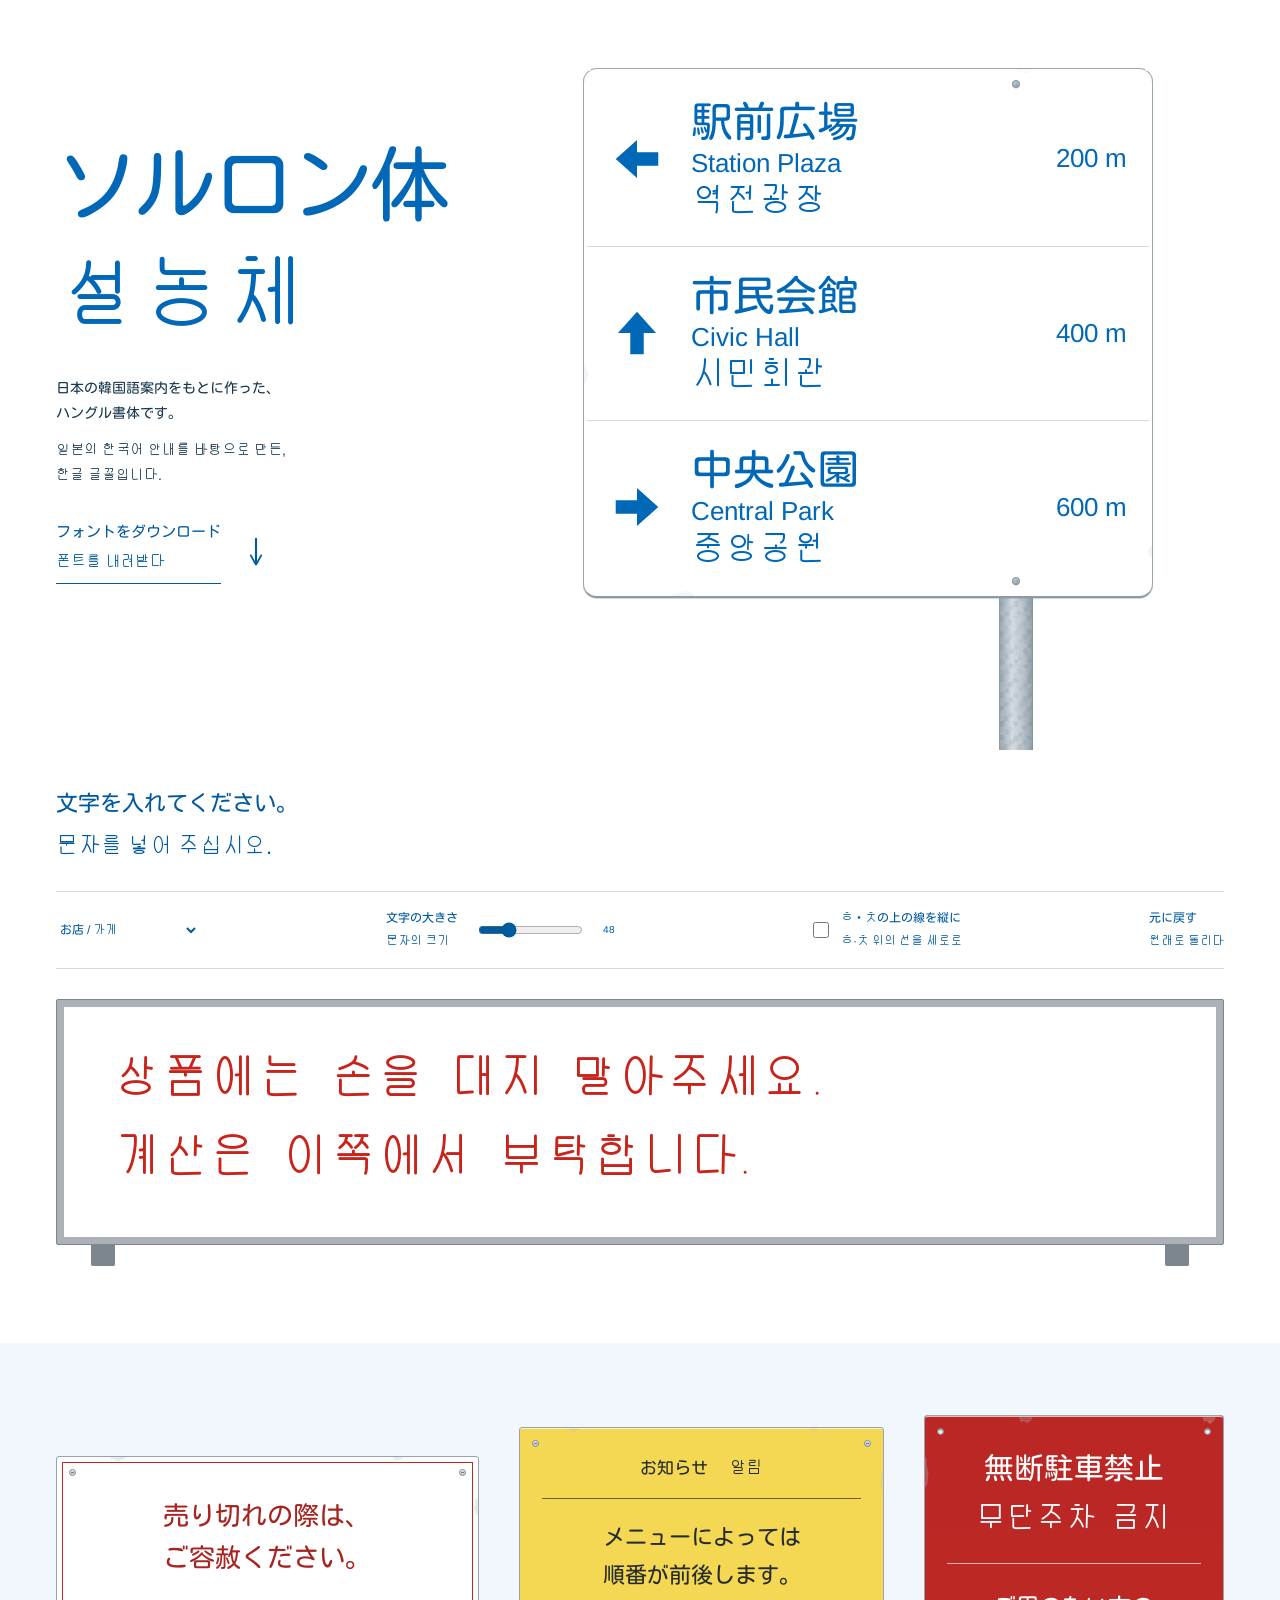
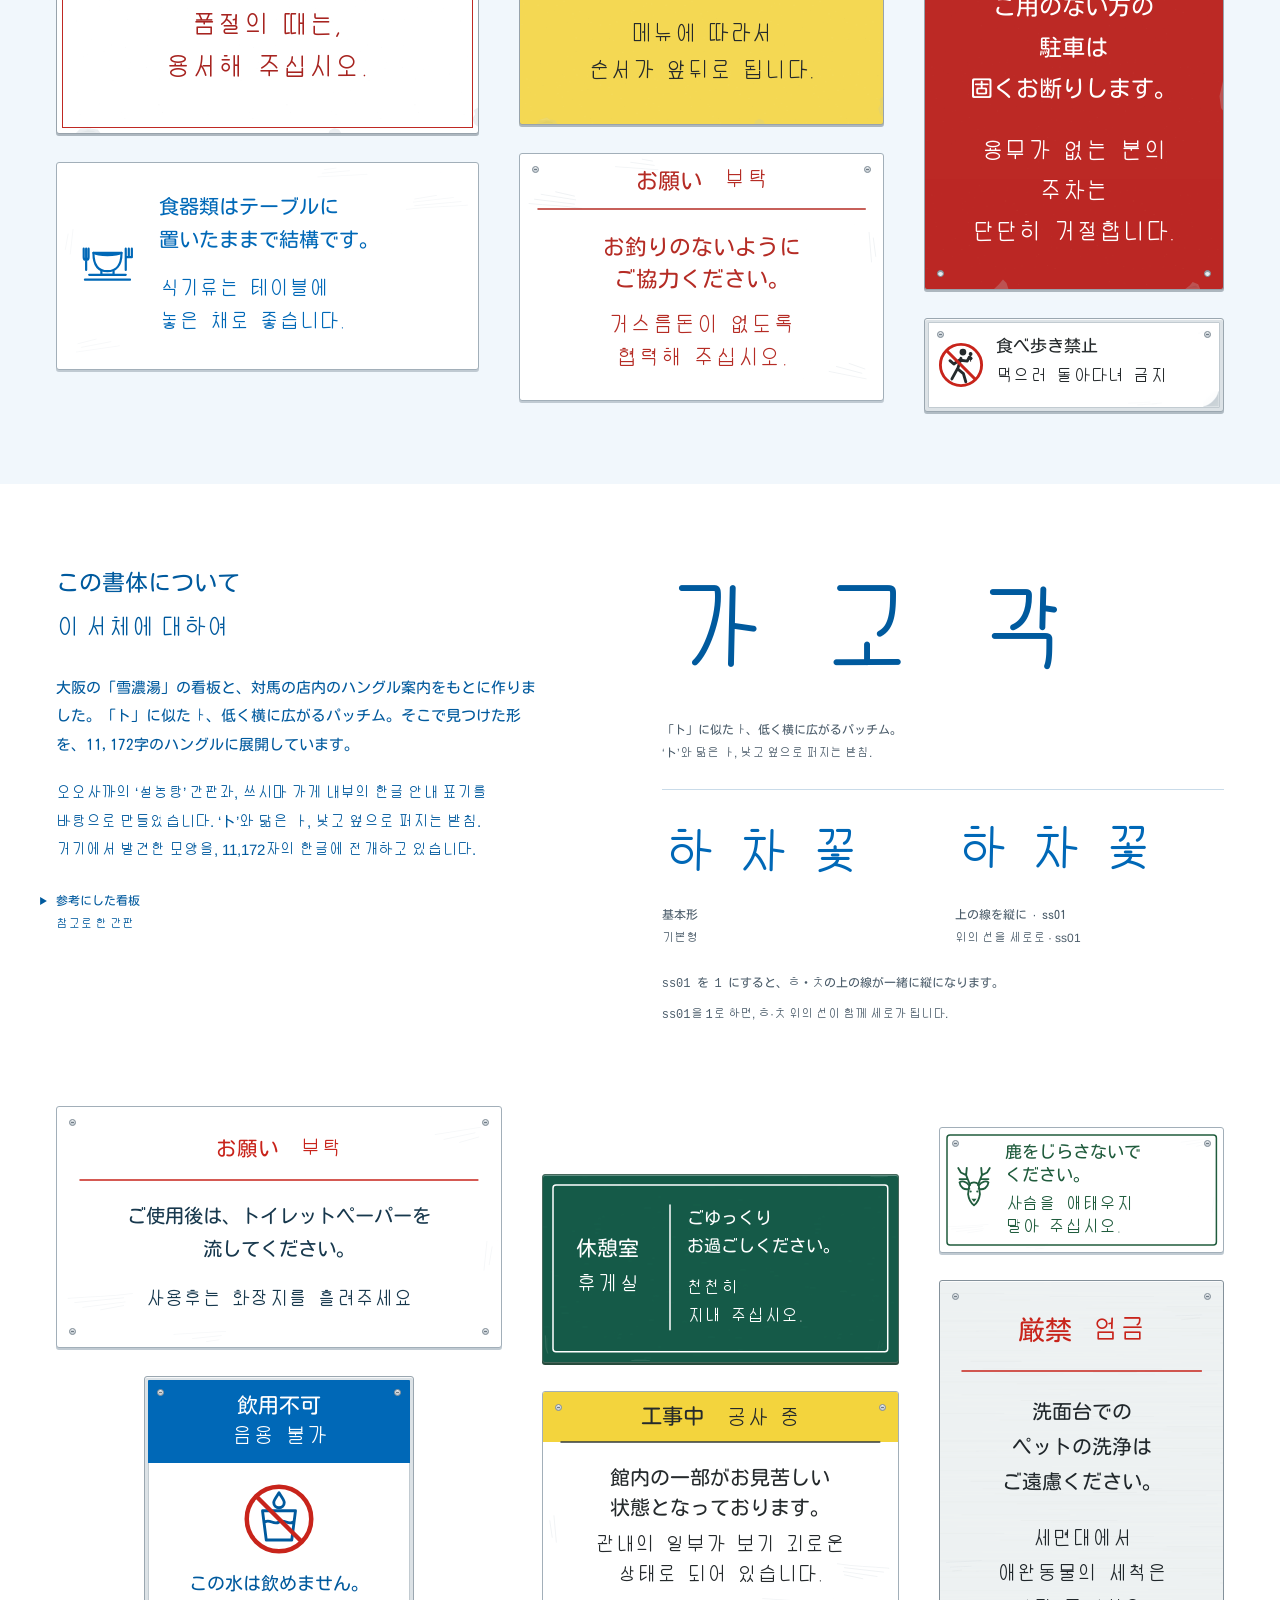
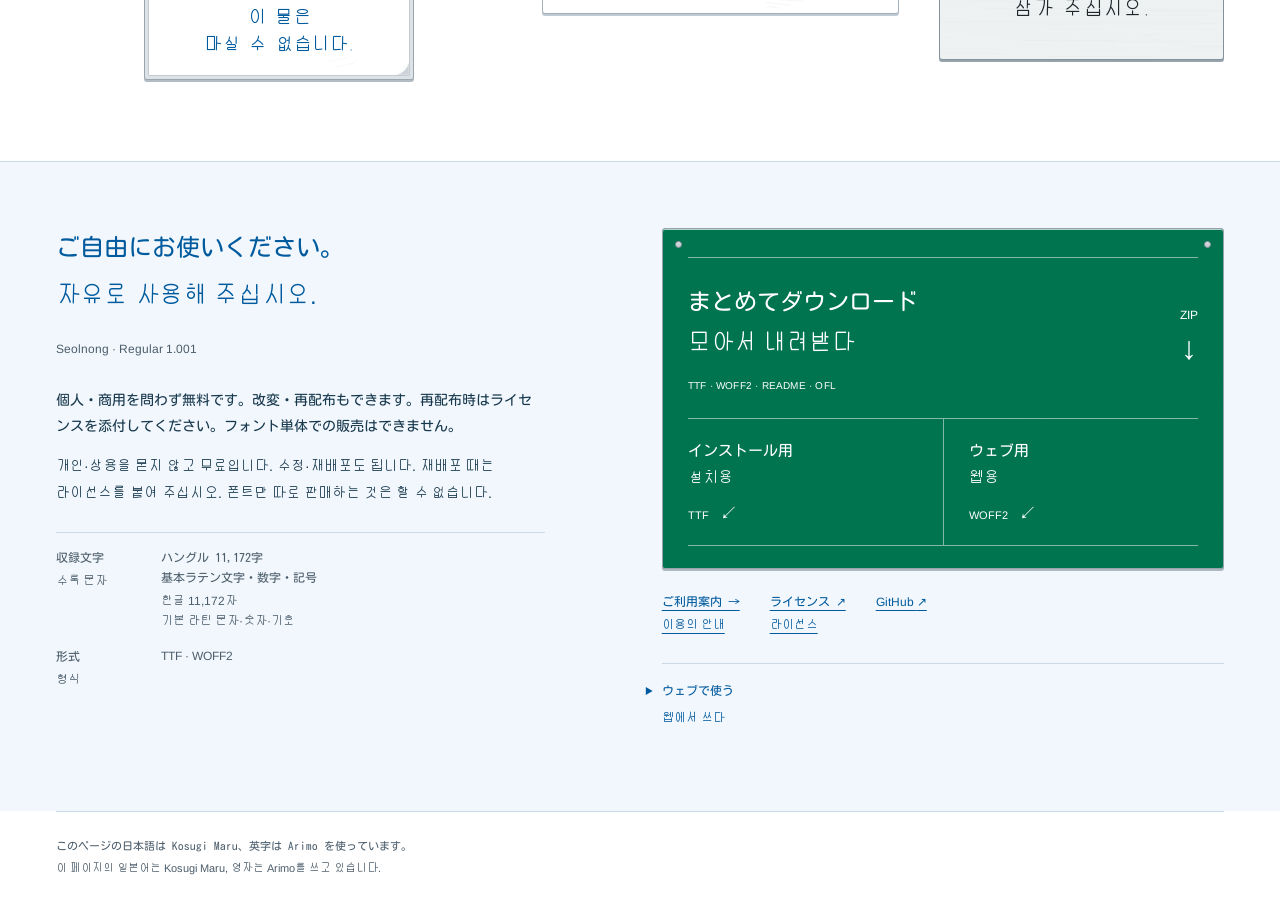
==== commit 94bf2195: "Link to the repository from the font download section" ====
--- a/index.html
+++ b/index.html
@@ -244,7 +244,11 @@
             </div>
           </div>
           </div>
-          <div class="document-links"><a class="bilingual" href="./guide.html"><span lang="ja">ご利用案内 →</span><span lang="ko">이용의 안내</span></a><a class="bilingual" href="./OFL.txt" target="_blank" rel="noopener"><span lang="ja">ライセンス ↗</span><span lang="ko">라이선스</span></a></div>
+          <div class="document-links">
+            <a class="bilingual" href="./guide.html"><span lang="ja">ご利用案内 →</span><span lang="ko">이용의 안내</span></a>
+            <a class="bilingual" href="./OFL.txt" target="_blank" rel="noopener"><span lang="ja">ライセンス ↗</span><span lang="ko">라이선스</span></a>
+            <a href="https://github.com/dolsup/seolnong" target="_blank" rel="noopener noreferrer" lang="en">GitHub <span aria-hidden="true">↗</span></a>
+          </div>
           <details class="web-code"><summary class="bilingual"><span lang="ja">ウェブで使う</span><span lang="ko">웹에서 쓰다</span></summary><div class="bilingual"><p lang="ja">このページでは、ハングルはソルロン体、日本語は Kosugi Maru、英字は Arimo を使っています。</p><p lang="ko">이 페이지에서는, 한글은 설농체, 일본어는 Kosugi Maru, 영자는 Arimo를 쓰고 있습니다.</p></div><pre><code>@font-face {
   font-family: "Seolnong";
   src: url("Seolnong-Regular.woff2") format("woff2");
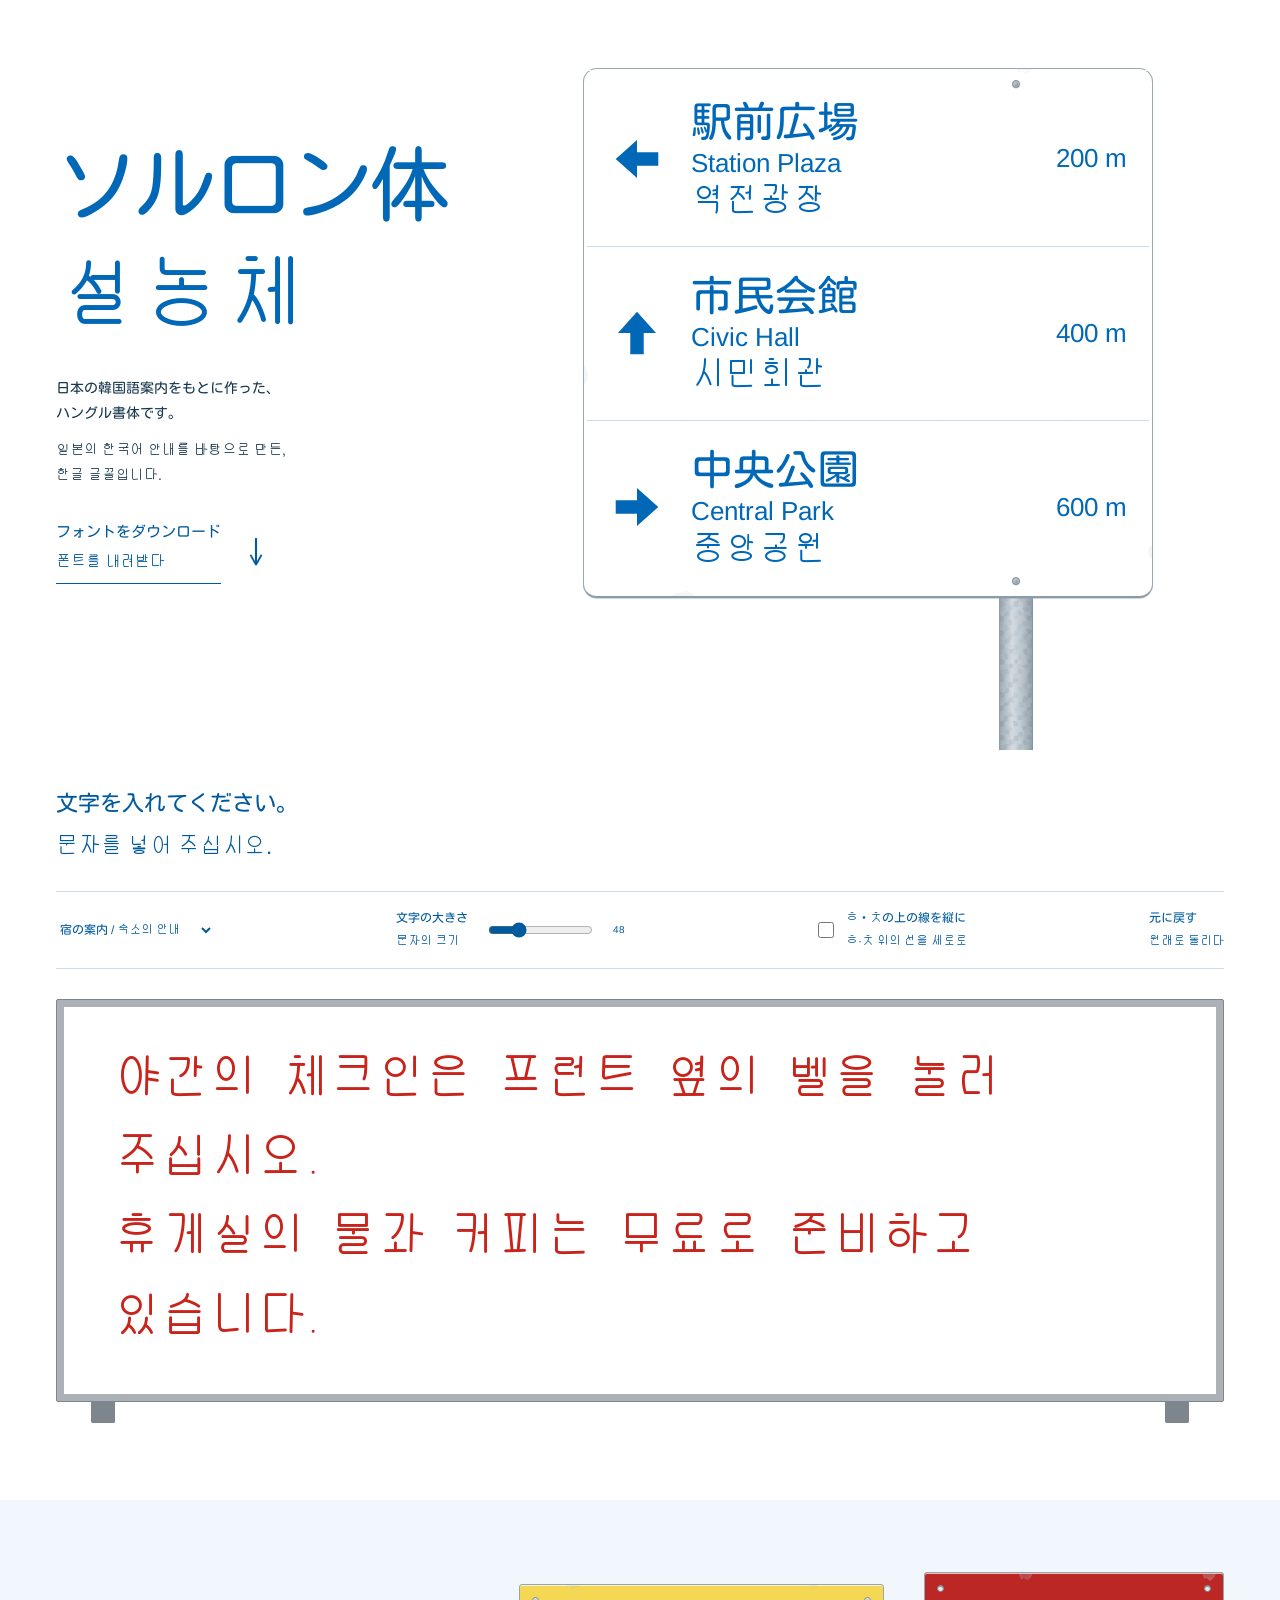
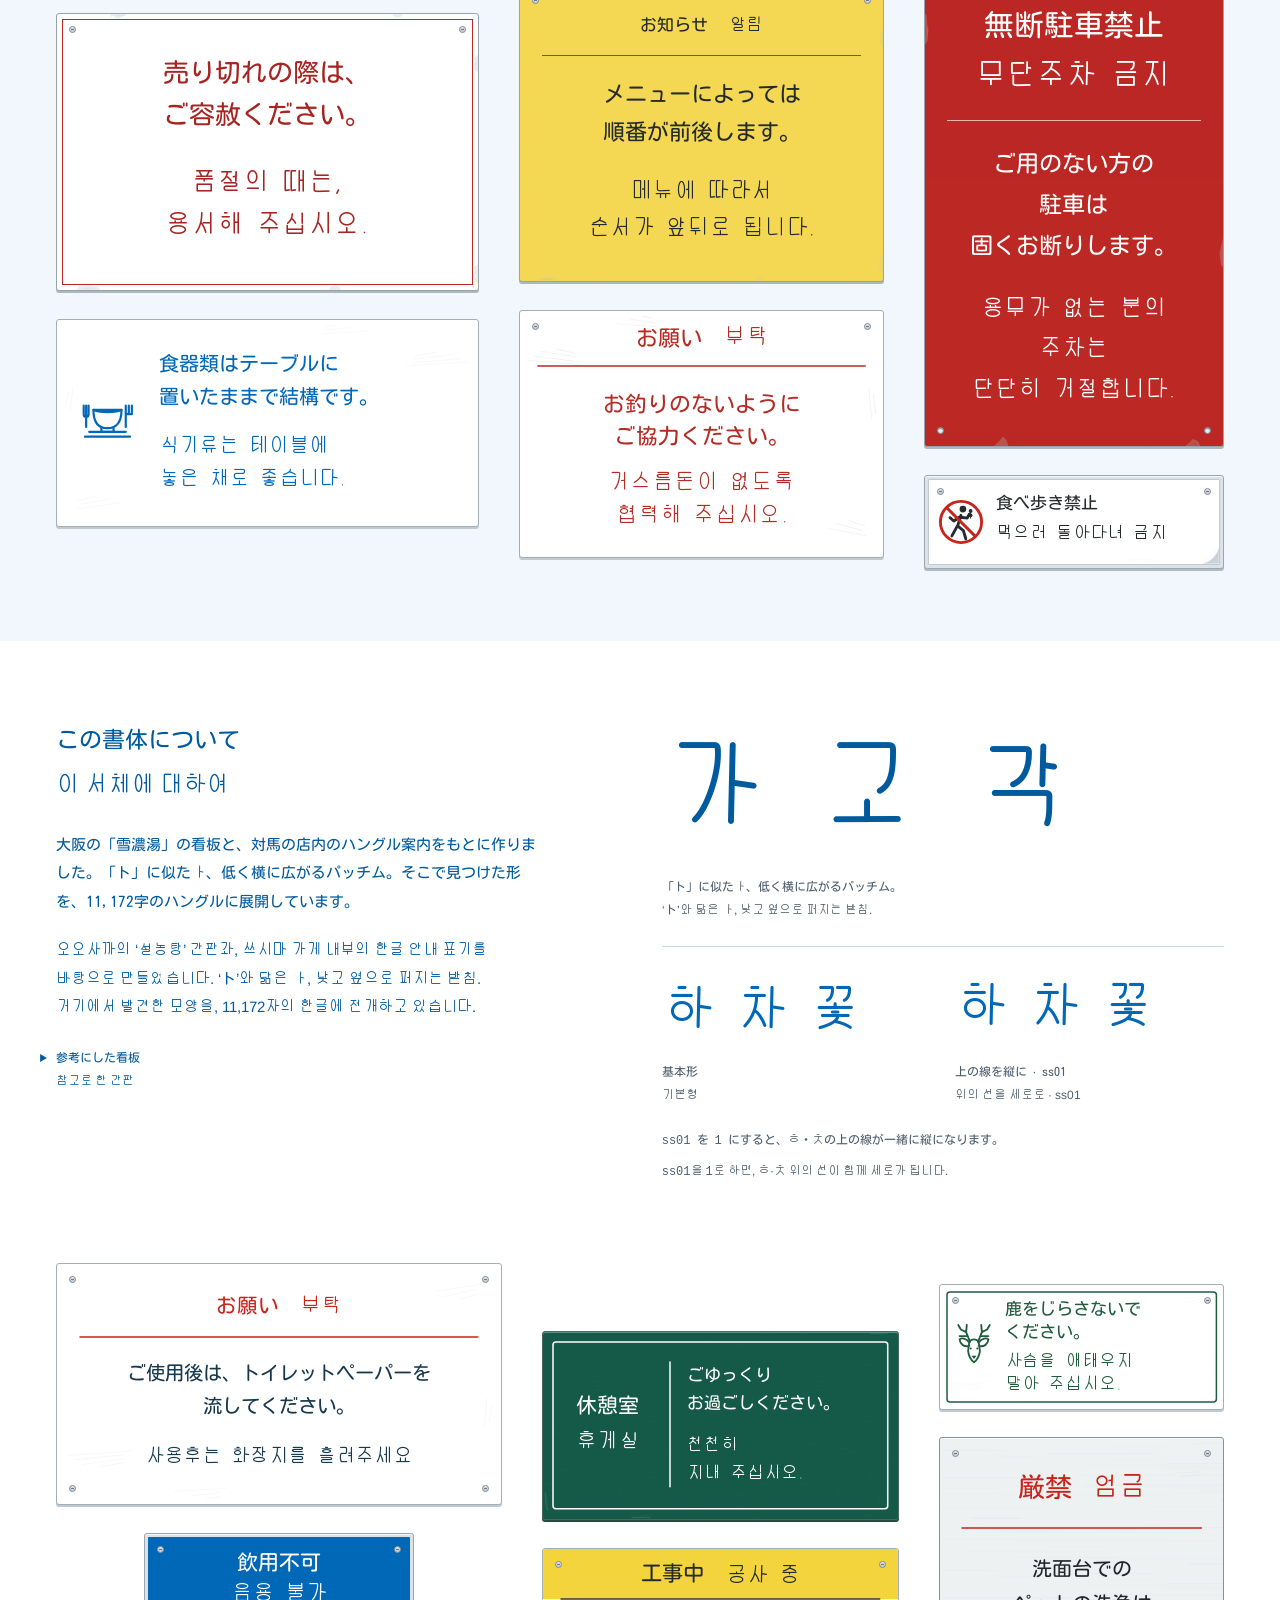
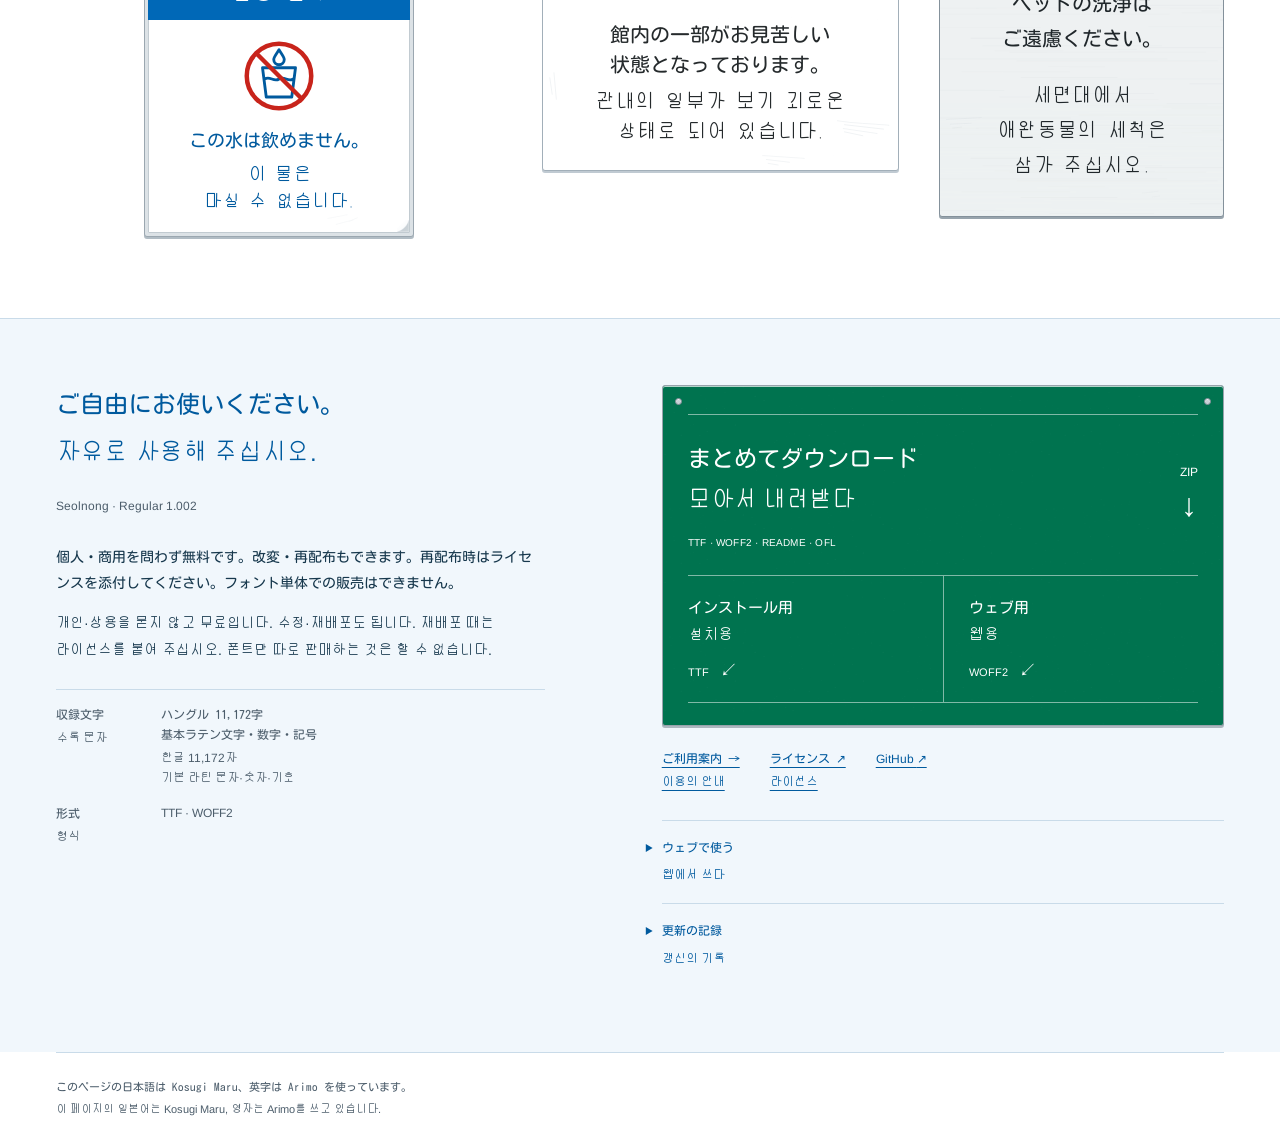
==== commit fc521a85: "Release Seolnong 1.002" ====
--- a/index.html
+++ b/index.html
@@ -16,11 +16,11 @@
   <meta property="og:image:height" content="630">
   <meta property="og:image:alt" content="옅은 파란색 바탕의 설농체 제목과 일본어·영어·한글 안내판 견본">
   <link rel="icon" href="./favicon.svg?v=seol" type="image/svg+xml">
-  <link rel="preload" href="./fonts/Seolnong-Regular.woff2" as="font" type="font/woff2" crossorigin>
+  <link rel="preload" href="./fonts/Seolnong-Regular.woff2?v=1.002" as="font" type="font/woff2" crossorigin>
   <link rel="preload" href="./assets/fonts/KosugiMaru-Regular.woff2" as="font" type="font/woff2" crossorigin>
   <link rel="preload" href="./assets/fonts/Arimo-Regular.woff2" as="font" type="font/woff2" crossorigin>
-  <link rel="stylesheet" href="./assets/styles.css">
-  <script src="./assets/app.js" defer></script>
+  <link rel="stylesheet" href="./assets/styles.css?v=1.002">
+  <script src="./assets/app.js?v=1.002" defer></script>
 </head>
 <body>
   <a class="skip" href="#tester">文字を入れる / 문자를 넣다</a>
@@ -67,14 +67,14 @@
     <section class="tester page-width" id="tester" aria-labelledby="tester-title">
       <h2 id="tester-title" class="bilingual"><span lang="ja">文字を入れてください。</span><span lang="ko">문자를 넣어 주십시오.</span></h2>
       <div class="type-toolbar">
-        <label class="preset-select"><span class="sr-only">見本の文 / 견본의 문장</span><select id="sample-preset"><option value="shopping" selected>お店 / 가게</option><option value="notice">お手洗い / 화장실</option><option value="pangram">パングラム / 팬그램</option><option value="name">雪濃湯 / 설농탕</option><option value="custom" hidden>入力中 / 입력 중</option></select></label>
+        <label class="preset-select"><span class="sr-only">見本の文 / 견본의 문장</span><select id="sample-preset"><option value="lodging" selected>宿の案内 / 숙소의 안내</option><option value="rental">貸出 / 대여</option><option value="freezer">売店 / 매점</option><option value="shopping">お店 / 가게</option><option value="notice">お手洗い / 화장실</option><option value="pangram">パングラム / 팬그램</option><option value="name">雪濃湯 / 설농탕</option><option value="custom" hidden>入力中 / 입력 중</option></select></label>
         <label class="range-label"><span class="bilingual"><span lang="ja">文字の大きさ</span><span lang="ko">문자의 크기</span></span><input id="type-size" type="range" min="24" max="120" value="48" aria-label="文字の大きさ / 문자의 크기"><output id="size-value">48</output></label>
         <label class="cap-toggle"><input id="upright-toggle" type="checkbox"><span class="switch" aria-hidden="true"></span><span class="bilingual"><span lang="ja">ㅎ・ㅊの上の線を縦に</span><span lang="ko">ㅎ·ㅊ 위의 선을 세로로</span></span></label>
         <button id="reset-type" class="quiet-button bilingual" type="button"><span lang="ja">元に戻す</span><span lang="ko">원래로 돌리다</span></button>
       </div>
       <label class="sr-only" for="type-input">文字を入れてください / 문자를 넣어 주십시오</label>
-      <div class="shop-board"><textarea id="type-input" class="seolnong" rows="1" spellcheck="false" maxlength="400">상품에는 손을 대지 말아주세요.
-계산은 이쪽에서 부탁합니다.</textarea></div>
+      <div class="shop-board"><textarea id="type-input" class="seolnong" rows="1" spellcheck="false" maxlength="400">야간의 체크인은 프런트 옆의 벨을 눌러 주십시오.
+휴게실의 물과 커피는 무료로 준비하고 있습니다.</textarea></div>
       <p id="font-status" role="status" class="font-status"></p>
     </section>
 
@@ -227,7 +227,7 @@
       <div class="download-layout page-width">
         <div class="download-heading">
           <h2 id="download-title" class="bilingual"><span lang="ja">ご自由にお使いください。</span><span lang="ko">자유로 사용해 주십시오.</span></h2>
-          <p class="version">Seolnong · Regular 1.001</p>
+          <p class="version">Seolnong · Regular 1.002</p>
           <div class="license-copy bilingual"><p lang="ja">個人・商用を問わず無料です。改変・再配布もできます。再配布時はライセンスを添付してください。フォント単体での販売はできません。</p><p lang="ko">개인·상용을 묻지 않고 무료입니다. 수정·재배포도 됩니다. 재배포 때는 라이선스를 붙여 주십시오. 폰트만 따로 판매하는 것은 할 수 없습니다.</p></div>
           <dl class="font-specs">
             <div><dt class="bilingual"><span lang="ja">収録文字</span><span lang="ko">수록 문자</span></dt><dd class="bilingual"><span lang="ja">ハングル 11,172字<br>基本ラテン文字・数字・記号</span><span lang="ko">한글 11,172자<br>기본 라틴 문자·숫자·기호</span></dd></div>
@@ -237,10 +237,10 @@
         <div class="download-details">
           <div class="counter-board facility-plate material-printed material-painted" data-wear="none">
           <span class="material-finish" aria-hidden="true"></span><div class="download-list">
-            <a class="download-bundle" href="./downloads/Seolnong-1.001.zip" download><span class="bundle-label"><span class="bilingual"><span lang="ja">まとめてダウンロード</span><span lang="ko">모아서 내려받다</span></span><small>TTF · WOFF2 · README · OFL</small></span><span class="bundle-format">ZIP <span aria-hidden="true">↓</span></span></a>
+            <a class="download-bundle" href="./downloads/Seolnong-1.002.zip" download><span class="bundle-label"><span class="bilingual"><span lang="ja">まとめてダウンロード</span><span lang="ko">모아서 내려받다</span></span><small>TTF · WOFF2 · README · OFL</small></span><span class="bundle-format">ZIP <span aria-hidden="true">↓</span></span></a>
             <div class="download-individuals">
-              <a href="./fonts/Seolnong-Regular.ttf" download><span class="bilingual"><span lang="ja">インストール用</span><span lang="ko">설치용</span></span><span class="file-format">TTF <span aria-hidden="true">↙</span></span></a>
-              <a href="./fonts/Seolnong-Regular.woff2" download><span class="bilingual"><span lang="ja">ウェブ用</span><span lang="ko">웹용</span></span><span class="file-format">WOFF2 <span aria-hidden="true">↙</span></span></a>
+              <a href="./fonts/Seolnong-Regular.ttf?v=1.002" download><span class="bilingual"><span lang="ja">インストール用</span><span lang="ko">설치용</span></span><span class="file-format">TTF <span aria-hidden="true">↙</span></span></a>
+              <a href="./fonts/Seolnong-Regular.woff2?v=1.002" download><span class="bilingual"><span lang="ja">ウェブ用</span><span lang="ko">웹용</span></span><span class="file-format">WOFF2 <span aria-hidden="true">↙</span></span></a>
             </div>
           </div>
           </div>
@@ -265,6 +265,16 @@
 .sign:lang(en) {
   font-family: "Arimo", Arial, sans-serif;
 }</code></pre><div class="bilingual"><p lang="ja">Kosugi Maru と Arimo は別に読み込んでください。<code>ss01</code> を <code>1</code> にすると、ㅎ・ㅊの上の線が縦になります。</p><p lang="ko">Kosugi Maru와 Arimo는 따로 읽어 주십시오. <code>ss01</code>을 <code>1</code>로 하면, ㅎ·ㅊ 위의 선이 세로가 됩니다.</p></div></details>
+          <details>
+            <summary class="bilingual"><span lang="ja">更新の記録</span><span lang="ko">갱신의 기록</span></summary>
+            <div id="updates">
+              <p class="update-version">1.002 · <time datetime="2026-11-16">2026.11.16</time></p>
+              <div class="bilingual">
+                <p lang="ja">「품」「물」「팔」などの平行する線の間隔を調整し、見本文を更新しました。</p>
+                <p lang="ko">‘품’, ‘물’, ‘팔’ 등의 평행 획 간격을 조정하고, 견본 문장을 바꿨습니다.</p>
+              </div>
+            </div>
+          </details>
         </div>
       </div>
     </section>
--- a/assets/styles.css
+++ b/assets/styles.css
@@ -1,6 +1,6 @@
-@font-face{font-family:"Seolnong";src:url("../fonts/Seolnong-Regular.woff2") format("woff2");font-weight:400;font-style:normal;font-display:swap;font-feature-settings:"ss01" 0}
-@font-face{font-family:"Seolnong KR";src:url("../fonts/Seolnong-Regular.woff2") format("woff2");font-weight:400;font-style:normal;font-display:swap;unicode-range:U+1100-11FF,U+3130-318F,U+AC00-D7A3;font-feature-settings:"ss01" 0}
-@font-face{font-family:"Seolnong KR Upright";src:url("../fonts/Seolnong-Regular.woff2") format("woff2");font-weight:400;font-style:normal;font-display:swap;unicode-range:U+1100-11FF,U+3130-318F,U+AC00-D7A3;font-feature-settings:"ss01" 1}
+@font-face{font-family:"Seolnong";src:url("../fonts/Seolnong-Regular.woff2?v=1.002") format("woff2");font-weight:400;font-style:normal;font-display:swap;font-feature-settings:"ss01" 0}
+@font-face{font-family:"Seolnong KR";src:url("../fonts/Seolnong-Regular.woff2?v=1.002") format("woff2");font-weight:400;font-style:normal;font-display:swap;unicode-range:U+1100-11FF,U+3130-318F,U+AC00-D7A3;font-feature-settings:"ss01" 0}
+@font-face{font-family:"Seolnong KR Upright";src:url("../fonts/Seolnong-Regular.woff2?v=1.002") format("woff2");font-weight:400;font-style:normal;font-display:swap;unicode-range:U+1100-11FF,U+3130-318F,U+AC00-D7A3;font-feature-settings:"ss01" 1}
 @font-face{font-family:"Kosugi Maru";src:url("./fonts/KosugiMaru-Regular.woff2") format("woff2");font-weight:400;font-style:normal;font-display:swap}
 @font-face{font-family:"Arimo";src:url("./fonts/Arimo-Regular.woff2") format("woff2");font-weight:400;font-style:normal;font-display:swap}
 /* White and sign blue anchor the page; individual notices keep their own colors. */
@@ -114,11 +114,13 @@
 .font-specs dd{margin:0}
 .font-specs dd:not(.bilingual){font-family:var(--latin);line-height:1.65}
 .document-links{display:flex;flex-wrap:wrap;gap:18px 30px;font-size:12px;margin-top:23px}
-.web-code{border-top:1px solid var(--line);margin-top:27px;font-size:12px}
-.web-code summary{padding:17px 0;list-style:disclosure-closed}
-.web-code[open] summary{list-style:disclosure-open}
-.web-code p{line-height:1.8;color:var(--muted)}
-.web-code .bilingual>[lang="ko"]{margin-top:9px;word-break:keep-all}
+.download-details > details{border-top:1px solid var(--line);font-size:12px}
+.document-links + details{margin-top:27px}
+.download-details > details > summary{padding:17px 0;list-style:disclosure-closed}
+.download-details > details[open] > summary{list-style:disclosure-open}
+.download-details > details p{line-height:1.8;color:var(--muted)}
+.download-details > details .bilingual>[lang="ko"]{margin-top:9px;word-break:keep-all}
+.update-version{margin-bottom:7px;font-family:var(--latin)}
 .web-code pre{background:var(--paper);font-size:11px;line-height:1.8;padding:18px;overflow:auto;margin-block:16px}
 code{font-family:ui-monospace,SFMono-Regular,Consolas,monospace}
 .footer{padding-block:25px;border-top:1px solid var(--line);font-size:11px;color:var(--muted)}
@@ -186,7 +188,8 @@
 .font-specs{font-size:11px;margin-top:23px}
 .font-specs>div{grid-template-columns:75px 1fr;gap:18px}
 .document-links{font-size:11px;gap:20px;margin-top:21px}
-.web-code{font-size:11px;margin-top:24px}
+.download-details > details{font-size:11px}
+.document-links + details{margin-top:24px}
 .web-code pre{font-size:10px;padding:14px}
 .footer{padding-block:22px;font-size:10px}
 }
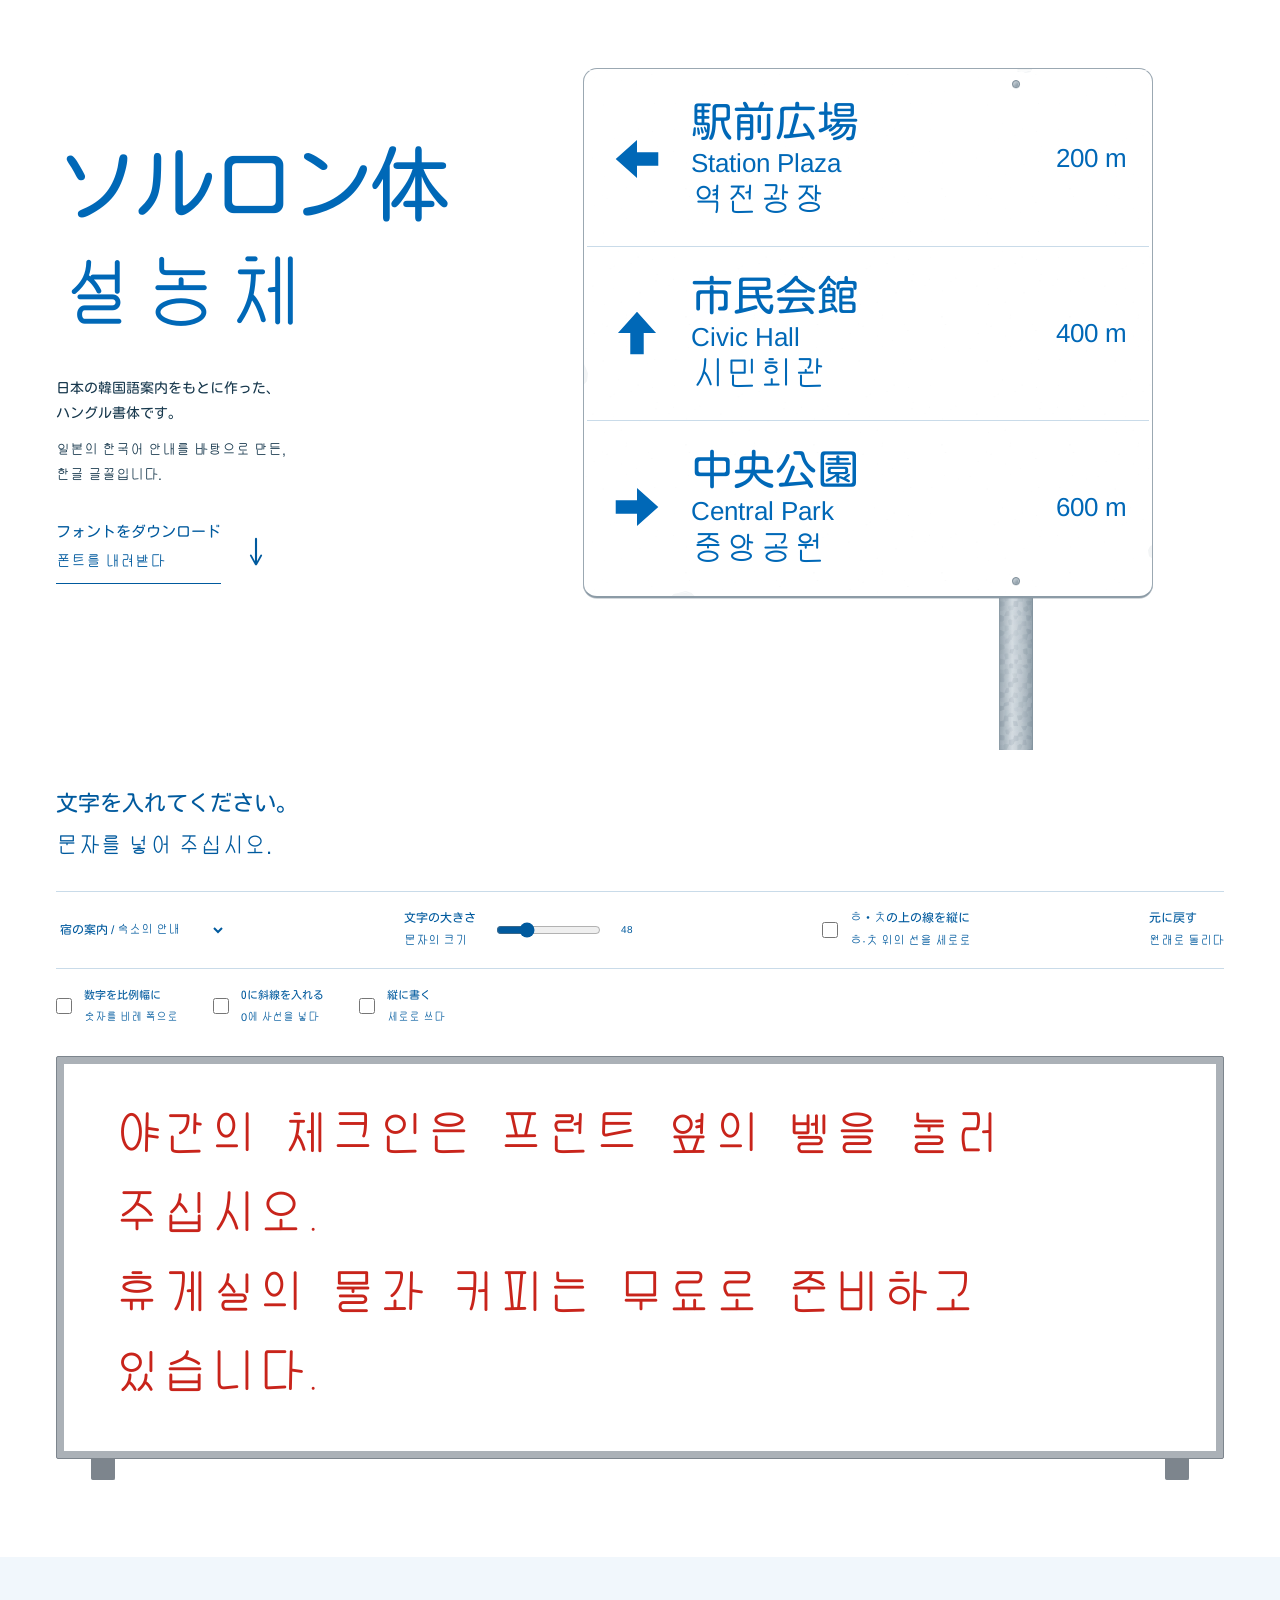
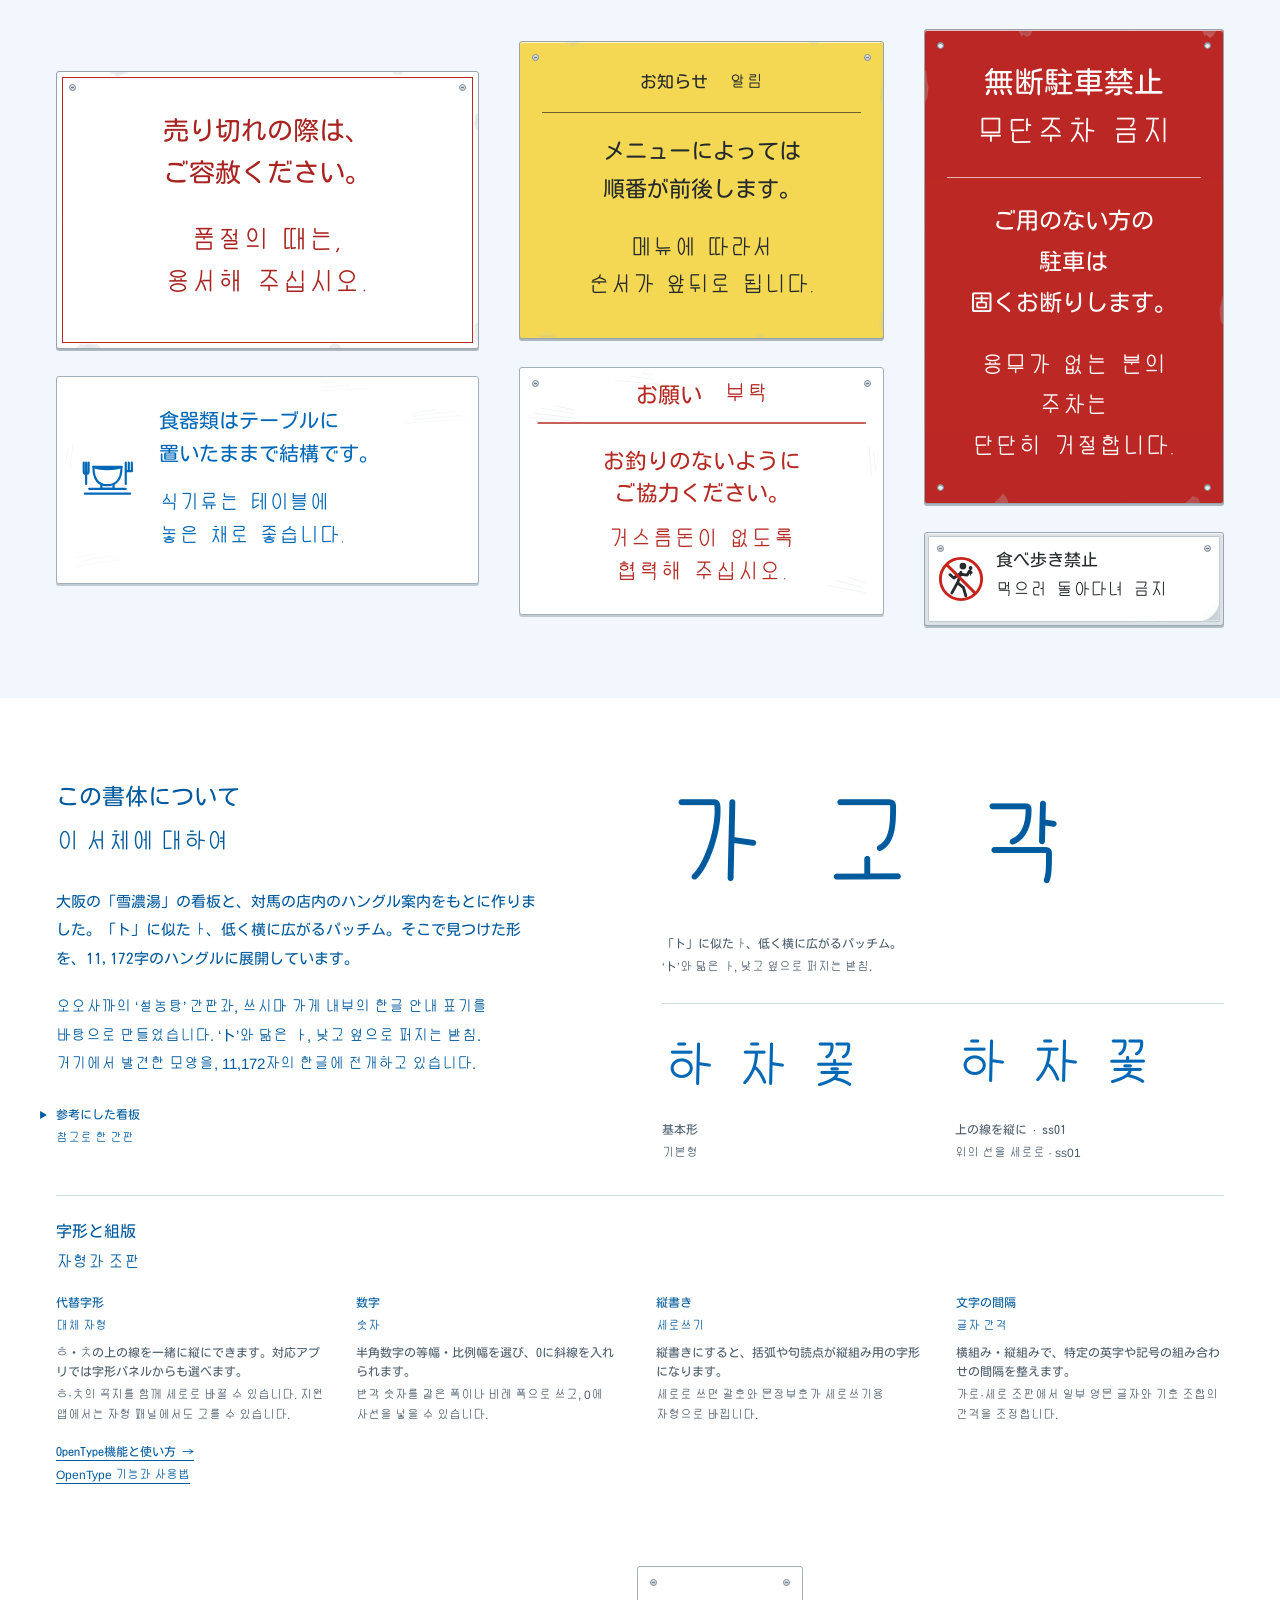
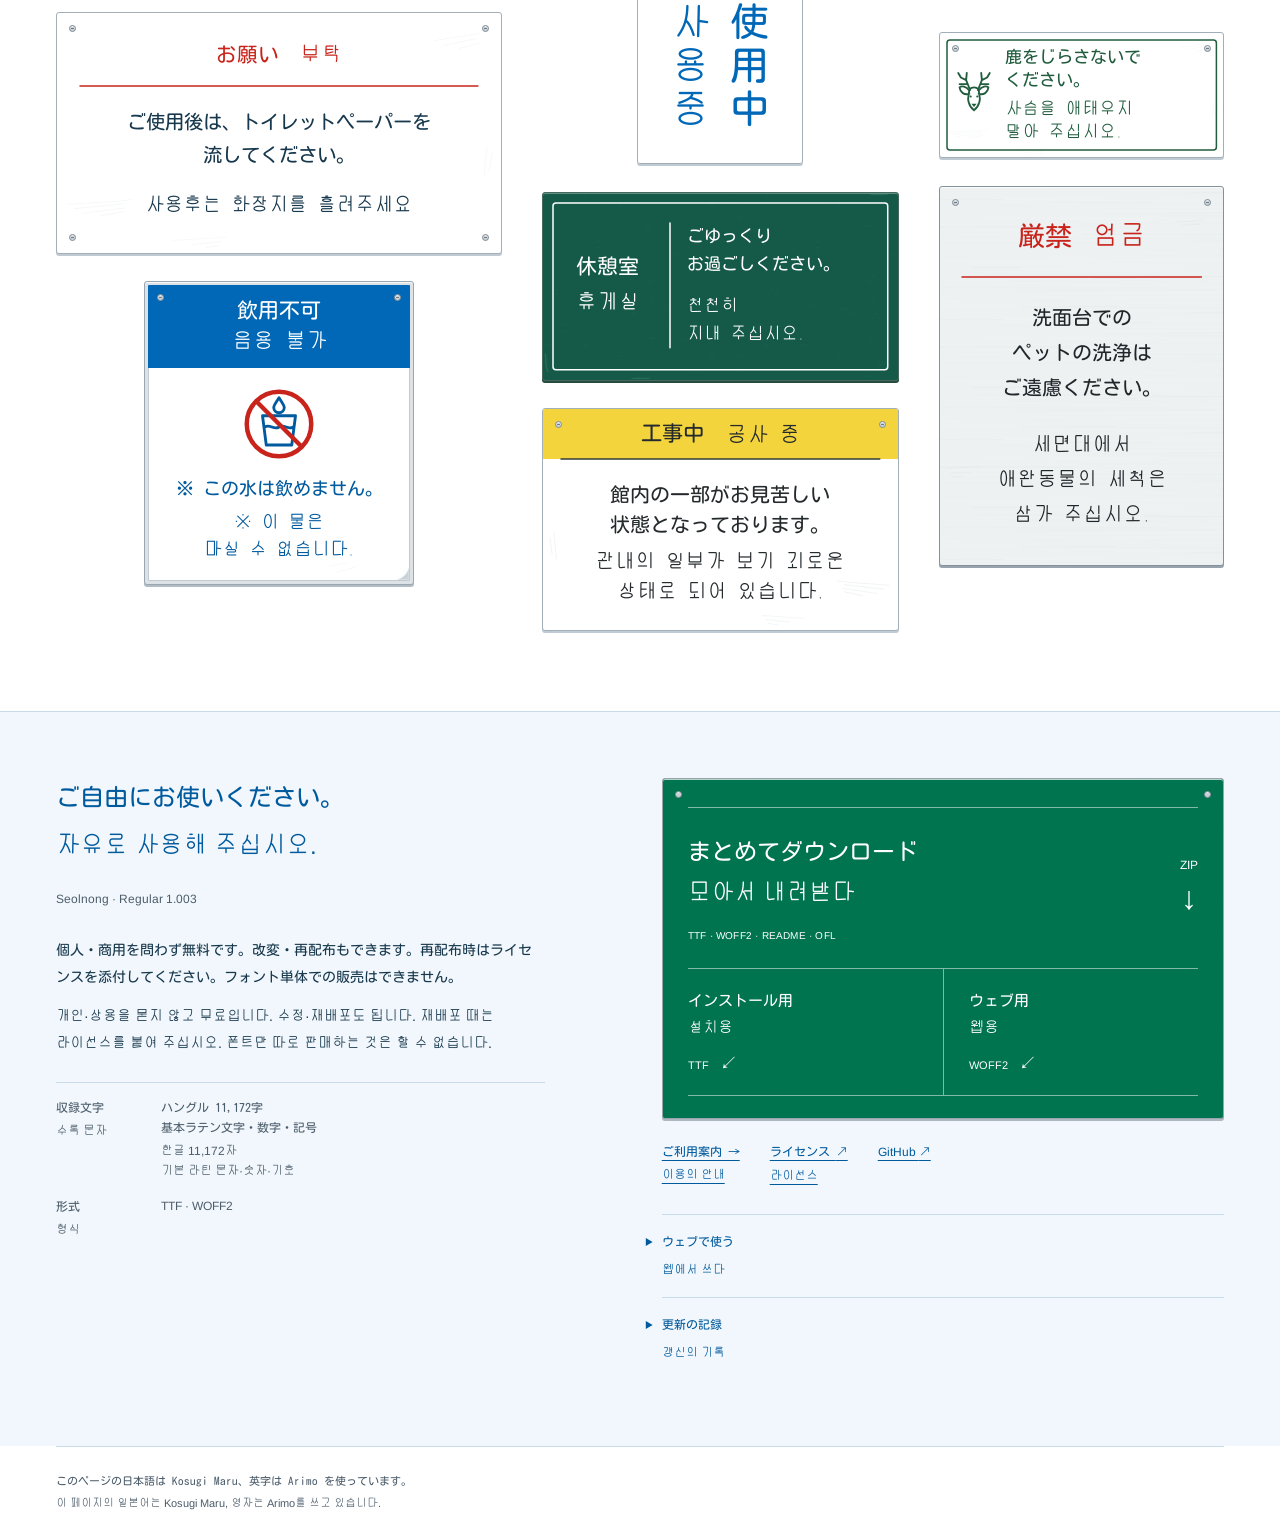
==== commit 753e3457: "Release Seolnong 1.003" ====
--- a/index.html
+++ b/index.html
@@ -16,11 +16,11 @@
   <meta property="og:image:height" content="630">
   <meta property="og:image:alt" content="옅은 파란색 바탕의 설농체 제목과 일본어·영어·한글 안내판 견본">
   <link rel="icon" href="./favicon.svg?v=seol" type="image/svg+xml">
-  <link rel="preload" href="./fonts/Seolnong-Regular.woff2?v=1.002" as="font" type="font/woff2" crossorigin>
+  <link rel="preload" href="./fonts/Seolnong-Regular.woff2?v=1.003" as="font" type="font/woff2" crossorigin>
   <link rel="preload" href="./assets/fonts/KosugiMaru-Regular.woff2" as="font" type="font/woff2" crossorigin>
   <link rel="preload" href="./assets/fonts/Arimo-Regular.woff2" as="font" type="font/woff2" crossorigin>
-  <link rel="stylesheet" href="./assets/styles.css?v=1.002">
-  <script src="./assets/app.js?v=1.002" defer></script>
+  <link rel="stylesheet" href="./assets/styles.css?v=1.003">
+  <script src="./assets/app.js?v=1.003" defer></script>
 </head>
 <body>
   <a class="skip" href="#tester">文字を入れる / 문자를 넣다</a>
@@ -67,11 +67,17 @@
     <section class="tester page-width" id="tester" aria-labelledby="tester-title">
       <h2 id="tester-title" class="bilingual"><span lang="ja">文字を入れてください。</span><span lang="ko">문자를 넣어 주십시오.</span></h2>
       <div class="type-toolbar">
-        <label class="preset-select"><span class="sr-only">見本の文 / 견본의 문장</span><select id="sample-preset"><option value="lodging" selected>宿の案内 / 숙소의 안내</option><option value="rental">貸出 / 대여</option><option value="freezer">売店 / 매점</option><option value="shopping">お店 / 가게</option><option value="notice">お手洗い / 화장실</option><option value="pangram">パングラム / 팬그램</option><option value="name">雪濃湯 / 설농탕</option><option value="custom" hidden>入力中 / 입력 중</option></select></label>
+        <label class="preset-select"><span class="sr-only">見本の文 / 견본의 문장</span><select id="sample-preset"><option value="lodging" selected>宿の案内 / 숙소의 안내</option><option value="rental">貸出 / 대여</option><option value="freezer">売店 / 매점</option><option value="shopping">お店 / 가게</option><option value="notice">お手洗い / 화장실</option><option value="bath">記号と数字 / 기호와 숫자</option><option value="pangram">パングラム / 팬그램</option><option value="name">雪濃湯 / 설농탕</option><option value="custom" hidden>入力中 / 입력 중</option></select></label>
         <label class="range-label"><span class="bilingual"><span lang="ja">文字の大きさ</span><span lang="ko">문자의 크기</span></span><input id="type-size" type="range" min="24" max="120" value="48" aria-label="文字の大きさ / 문자의 크기"><output id="size-value">48</output></label>
         <label class="cap-toggle"><input id="upright-toggle" type="checkbox"><span class="switch" aria-hidden="true"></span><span class="bilingual"><span lang="ja">ㅎ・ㅊの上の線を縦に</span><span lang="ko">ㅎ·ㅊ 위의 선을 세로로</span></span></label>
         <button id="reset-type" class="quiet-button bilingual" type="button"><span lang="ja">元に戻す</span><span lang="ko">원래로 돌리다</span></button>
       </div>
+      <fieldset class="type-options">
+        <legend class="sr-only">文字の組み方 / 문자의 조합 방법</legend>
+        <label class="cap-toggle"><input id="proportional-toggle" type="checkbox"><span class="bilingual"><span lang="ja">数字を比例幅に</span><span lang="ko">숫자를 비례 폭으로</span></span></label>
+        <label class="cap-toggle"><input id="zero-toggle" type="checkbox"><span class="bilingual"><span lang="ja">0に斜線を入れる</span><span lang="ko">0에 사선을 넣다</span></span></label>
+        <label class="cap-toggle"><input id="vertical-toggle" type="checkbox"><span class="bilingual"><span lang="ja">縦に書く</span><span lang="ko">세로로 쓰다</span></span></label>
+      </fieldset>
       <label class="sr-only" for="type-input">文字を入れてください / 문자를 넣어 주십시오</label>
       <div class="shop-board"><textarea id="type-input" class="seolnong" rows="1" spellcheck="false" maxlength="400">야간의 체크인은 프런트 옆의 벨을 눌러 주십시오.
 휴게실의 물과 커피는 무료로 준비하고 있습니다.</textarea></div>
@@ -157,8 +163,29 @@
           <figure><p class="seolnong fixed-default">하 차 꽃</p><figcaption class="bilingual"><span lang="ja">基本形</span><span lang="ko">기본형</span></figcaption></figure>
           <figure><p class="seolnong fixed-upright">하 차 꽃</p><figcaption class="bilingual"><span lang="ja">上の線を縦に · ss01</span><span lang="ko">위의 선을 세로로 · ss01</span></figcaption></figure>
         </div>
-        <div class="cap-note bilingual"><p lang="ja"><code>ss01</code> を <code>1</code> にすると、ㅎ・ㅊの上の線が一緒に縦になります。</p><p lang="ko"><code>ss01</code>을 <code>1</code>로 하면, ㅎ·ㅊ 위의 선이 함께 세로가 됩니다.</p></div>
-      </div>
+      </div>
+      <section class="type-features" id="features" aria-labelledby="features-title">
+        <h3 class="bilingual" id="features-title"><span lang="ja">字形と組版</span><span lang="ko">자형과 조판</span></h3>
+        <dl>
+          <div>
+            <dt class="bilingual"><span lang="ja">代替字形</span><span lang="ko">대체 자형</span></dt>
+            <dd class="bilingual"><span lang="ja">ㅎ・ㅊの上の線を一緒に縦にできます。対応アプリでは字形パネルからも選べます。</span><span lang="ko">ㅎ·ㅊ의 꼭지를 함께 세로로 바꿀 수 있습니다. 지원 앱에서는 자형 패널에서도 고를 수 있습니다.</span></dd>
+          </div>
+          <div>
+            <dt class="bilingual"><span lang="ja">数字</span><span lang="ko">숫자</span></dt>
+            <dd class="bilingual"><span lang="ja">半角数字の等幅・比例幅を選び、0に斜線を入れられます。</span><span lang="ko">반각 숫자를 같은 폭이나 비례 폭으로 쓰고, 0에 사선을 넣을 수 있습니다.</span></dd>
+          </div>
+          <div>
+            <dt class="bilingual"><span lang="ja">縦書き</span><span lang="ko">세로쓰기</span></dt>
+            <dd class="bilingual"><span lang="ja">縦書きにすると、括弧や句読点が縦組み用の字形になります。</span><span lang="ko">세로로 쓰면 괄호와 문장부호가 세로쓰기용 자형으로 바뀝니다.</span></dd>
+          </div>
+          <div>
+            <dt class="bilingual"><span lang="ja">文字の間隔</span><span lang="ko">글자 간격</span></dt>
+            <dd class="bilingual"><span lang="ja">横組み・縦組みで、特定の英字や記号の組み合わせの間隔を整えます。</span><span lang="ko">가로·세로 조판에서 일부 영문 글자와 기호 조합의 간격을 조정합니다.</span></dd>
+          </div>
+        </dl>
+        <a class="bilingual" href="./guide.html#alternates"><span lang="ja">OpenType機能と使い方 →</span><span lang="ko">OpenType 기능과 사용법</span></a>
+      </section>
     </section>
 
 <section class="facility-application page-width" aria-label="施設の案内 / 시설의 안내">
@@ -180,10 +207,14 @@
           <i class="plate-fixing plate-fixing--left" aria-hidden="true"></i><i class="plate-fixing plate-fixing--right" aria-hidden="true"></i>
         <div class="loose-heading"><span lang="ja">飲用不可</span><span lang="ko">음용 불가</span></div>
         <svg class="loose-symbol" viewBox="0 0 96 96" aria-hidden="true" focusable="false"><g fill="none" stroke="currentColor" stroke-width="3.8" stroke-linecap="round" stroke-linejoin="round"><path d="M26 37h44l-5 39H31ZM29 52c7-5 12 5 19 0s12 5 19 0"/><path d="M48 13c-3 5-7 10-7 13a7 7 0 0 0 14 0c0-3-4-8-7-13Z"/></g><g fill="none" stroke="#c8241b" stroke-width="6"><circle cx="48" cy="48" r="43"/><path d="m18 18 60 60"/></g></svg>
-        <div class="loose-copy"><p lang="ja">この水は飲めません。</p><p lang="ko">이 물은<br>마실 수 없습니다.</p></div>
+        <div class="loose-copy"><p lang="ja">※ この水は飲めません。</p><p lang="ko"><span class="sign-symbol">※</span> 이 물은<br>마실 수 없습니다.</p></div>
       </figure>
 </div>
 <div class="rack-column rack-lounge">
+<figure class="occupied-sign facility-plate material-engraved material-acrylic" aria-label="使用中の縦書き札 / 사용중의 세로 표찰" data-wear="none">
+          <i class="plate-fixing plate-fixing--left" aria-hidden="true"></i><i class="plate-fixing plate-fixing--right" aria-hidden="true"></i>
+          <div class="occupied-columns"><p lang="ja">使用中</p><p lang="ko">사용중</p></div>
+        </figure>
 <figure class="sign-stage" aria-label="休憩室の案内 / 휴게실의 안내">
         <div class="sign-surface rest-sign facility-plate material-engraved material-laminate" data-wear="light">
           <svg class="engraved-frame" aria-hidden="true" focusable="false"><rect width="100%" height="100%" rx="3" fill="none" stroke="currentColor" stroke-width="1.5"/></svg>
@@ -227,7 +258,7 @@
       <div class="download-layout page-width">
         <div class="download-heading">
           <h2 id="download-title" class="bilingual"><span lang="ja">ご自由にお使いください。</span><span lang="ko">자유로 사용해 주십시오.</span></h2>
-          <p class="version">Seolnong · Regular 1.002</p>
+          <p class="version">Seolnong · Regular 1.003</p>
           <div class="license-copy bilingual"><p lang="ja">個人・商用を問わず無料です。改変・再配布もできます。再配布時はライセンスを添付してください。フォント単体での販売はできません。</p><p lang="ko">개인·상용을 묻지 않고 무료입니다. 수정·재배포도 됩니다. 재배포 때는 라이선스를 붙여 주십시오. 폰트만 따로 판매하는 것은 할 수 없습니다.</p></div>
           <dl class="font-specs">
             <div><dt class="bilingual"><span lang="ja">収録文字</span><span lang="ko">수록 문자</span></dt><dd class="bilingual"><span lang="ja">ハングル 11,172字<br>基本ラテン文字・数字・記号</span><span lang="ko">한글 11,172자<br>기본 라틴 문자·숫자·기호</span></dd></div>
@@ -237,17 +268,17 @@
         <div class="download-details">
           <div class="counter-board facility-plate material-printed material-painted" data-wear="none">
           <span class="material-finish" aria-hidden="true"></span><div class="download-list">
-            <a class="download-bundle" href="./downloads/Seolnong-1.002.zip" download><span class="bundle-label"><span class="bilingual"><span lang="ja">まとめてダウンロード</span><span lang="ko">모아서 내려받다</span></span><small>TTF · WOFF2 · README · OFL</small></span><span class="bundle-format">ZIP <span aria-hidden="true">↓</span></span></a>
+            <a class="download-bundle" href="./downloads/Seolnong-1.003.zip" download><span class="bundle-label"><span class="bilingual"><span lang="ja">まとめてダウンロード</span><span lang="ko">모아서 내려받다</span></span><small>TTF · WOFF2 · README · OFL</small></span><span class="bundle-format">ZIP <span aria-hidden="true">↓</span></span></a>
             <div class="download-individuals">
-              <a href="./fonts/Seolnong-Regular.ttf?v=1.002" download><span class="bilingual"><span lang="ja">インストール用</span><span lang="ko">설치용</span></span><span class="file-format">TTF <span aria-hidden="true">↙</span></span></a>
-              <a href="./fonts/Seolnong-Regular.woff2?v=1.002" download><span class="bilingual"><span lang="ja">ウェブ用</span><span lang="ko">웹용</span></span><span class="file-format">WOFF2 <span aria-hidden="true">↙</span></span></a>
+              <a href="./fonts/Seolnong-Regular.ttf?v=1.003" download><span class="bilingual"><span lang="ja">インストール用</span><span lang="ko">설치용</span></span><span class="file-format">TTF <span aria-hidden="true">↙</span></span></a>
+              <a href="./fonts/Seolnong-Regular.woff2?v=1.003" download><span class="bilingual"><span lang="ja">ウェブ用</span><span lang="ko">웹용</span></span><span class="file-format">WOFF2 <span aria-hidden="true">↙</span></span></a>
             </div>
           </div>
           </div>
           <div class="document-links">
             <a class="bilingual" href="./guide.html"><span lang="ja">ご利用案内 →</span><span lang="ko">이용의 안내</span></a>
-            <a class="bilingual" href="./OFL.txt" target="_blank" rel="noopener"><span lang="ja">ライセンス ↗</span><span lang="ko">라이선스</span></a>
-            <a href="https://github.com/dolsup/seolnong" target="_blank" rel="noopener noreferrer" lang="en">GitHub <span aria-hidden="true">↗</span></a>
+            <a class="bilingual" href="./OFL.txt" target="_blank" rel="noopener"><span lang="ja">ライセンス <span class="link-arrow" aria-hidden="true">↗&#xFE0E;</span></span><span lang="ko">라이선스</span></a>
+            <a href="https://github.com/dolsup/seolnong" target="_blank" rel="noopener noreferrer" lang="en">GitHub <span class="link-arrow" aria-hidden="true">↗&#xFE0E;</span></a>
           </div>
           <details class="web-code"><summary class="bilingual"><span lang="ja">ウェブで使う</span><span lang="ko">웹에서 쓰다</span></summary><div class="bilingual"><p lang="ja">このページでは、ハングルはソルロン体、日本語は Kosugi Maru、英字は Arimo を使っています。</p><p lang="ko">이 페이지에서는, 한글은 설농체, 일본어는 Kosugi Maru, 영자는 Arimo를 쓰고 있습니다.</p></div><pre><code>@font-face {
   font-family: "Seolnong";
@@ -268,6 +299,11 @@
           <details>
             <summary class="bilingual"><span lang="ja">更新の記録</span><span lang="ko">갱신의 기록</span></summary>
             <div id="updates">
+              <p class="update-version">1.003 · <time datetime="2026-11-16">2026.11.16</time></p>
+              <div class="bilingual">
+                <p lang="ja">案内に使う記号と縦書きを加え、数字の幅と斜線入りの0を選べるようにしました。ハングルの形を変えずに、ファイルも小さくしました。</p>
+                <p lang="ko">안내에 쓰는 기호와 세로쓰기를 더하고, 숫자의 폭과 사선이 든 0을 고를 수 있게 했습니다. 한글의 모양을 바꾸지 않고, 파일도 작게 했습니다.</p>
+              </div>
               <p class="update-version">1.002 · <time datetime="2026-11-16">2026.11.16</time></p>
               <div class="bilingual">
                 <p lang="ja">「품」「물」「팔」などの平行する線の間隔を調整し、見本文を更新しました。</p>
--- a/assets/styles.css
+++ b/assets/styles.css
@@ -1,6 +1,6 @@
-@font-face{font-family:"Seolnong";src:url("../fonts/Seolnong-Regular.woff2?v=1.002") format("woff2");font-weight:400;font-style:normal;font-display:swap;font-feature-settings:"ss01" 0}
-@font-face{font-family:"Seolnong KR";src:url("../fonts/Seolnong-Regular.woff2?v=1.002") format("woff2");font-weight:400;font-style:normal;font-display:swap;unicode-range:U+1100-11FF,U+3130-318F,U+AC00-D7A3;font-feature-settings:"ss01" 0}
-@font-face{font-family:"Seolnong KR Upright";src:url("../fonts/Seolnong-Regular.woff2?v=1.002") format("woff2");font-weight:400;font-style:normal;font-display:swap;unicode-range:U+1100-11FF,U+3130-318F,U+AC00-D7A3;font-feature-settings:"ss01" 1}
+@font-face{font-family:"Seolnong";src:url("../fonts/Seolnong-Regular.woff2?v=1.003") format("woff2");font-weight:400;font-style:normal;font-display:swap;font-feature-settings:"ss01" 0}
+@font-face{font-family:"Seolnong KR";src:url("../fonts/Seolnong-Regular.woff2?v=1.003") format("woff2");font-weight:400;font-style:normal;font-display:swap;unicode-range:U+1100-11FF,U+3130-318F,U+AC00-D7A3;font-feature-settings:"ss01" 0}
+@font-face{font-family:"Seolnong KR Upright";src:url("../fonts/Seolnong-Regular.woff2?v=1.003") format("woff2");font-weight:400;font-style:normal;font-display:swap;unicode-range:U+1100-11FF,U+3130-318F,U+AC00-D7A3;font-feature-settings:"ss01" 1}
 @font-face{font-family:"Kosugi Maru";src:url("./fonts/KosugiMaru-Regular.woff2") format("woff2");font-weight:400;font-style:normal;font-display:swap}
 @font-face{font-family:"Arimo";src:url("./fonts/Arimo-Regular.woff2") format("woff2");font-weight:400;font-style:normal;font-display:swap}
 /* White and sign blue anchor the page; individual notices keep their own colors. */
@@ -71,7 +71,7 @@
 .quiet-button{padding:0;border:0;background:transparent;font-size:12px;text-align:left}
 .quiet-button:hover{color:var(--red)}
 #type-input{width:100%;display:block;resize:none;border:0;border-radius:0;background:transparent;font-size:48px;line-height:1.65;padding:30px 0;min-height:210px;max-height:750px;overflow-y:auto;word-break:keep-all;overflow-wrap:anywhere;outline-offset:8px}
-#type-input[data-caps="1"]{font-family:"Seolnong KR Upright","Seolnong",var(--jp)}
+#type-input[data-caps="1"]{font-family:"Seolnong",var(--jp)}
 .font-status:empty{display:none}
 .font-status{color:var(--red);font-size:13px;margin-top:12px}
 .sign-application{background:var(--wall);padding-block:62px}
@@ -85,7 +85,7 @@
 .screw{position:absolute;width:8px;height:8px;border-radius:50%;background:linear-gradient(135deg,#f6f8fa,#858d95);box-shadow:0 1px 1px #77818b}
 .screw:before{content:"";position:absolute;width:5px;left:1.5px;top:3.5px;height:1px;background:#626c77;transform:rotate(-35deg)}
 .screw-tl{top:12px;left:13px}.screw-tr{top:12px;right:13px}.screw-bl{bottom:12px;left:13px}.screw-br{bottom:12px;right:13px}
-.about{display:grid;grid-template-columns:1fr 1.15fr;gap:10%;padding-block:82px 76px}
+.about{display:grid;grid-template-columns:1fr 1.15fr;gap:32px 10%;padding-block:82px 76px}
 .origin-copy h2{font-size:23px;margin-bottom:26px}
 .origin-description{font-size:15px}
 .origin-description>[lang="ja"]{line-height:1.9}
@@ -97,11 +97,14 @@
 .cap-pair{display:grid;grid-template-columns:1fr 1fr;gap:24px;border-top:1px solid var(--line);padding-top:22px}
 .cap-pair p{font-size:clamp(35px,4vw,61px);line-height:1.6;white-space:nowrap;letter-spacing:-.035em;color:var(--blue)}
 .cap-pair figcaption{font-size:12px;margin-top:12px;color:var(--muted)}
-.cap-note{font-size:12px;margin-top:23px;color:var(--muted)}
-.cap-note>[lang="ja"],.cap-note>[lang="ko"]{line-height:1.8}
-.cap-note>[lang="ko"]{margin-top:8px;word-break:keep-all}
 .fixed-default{font-family:"Seolnong KR",var(--jp)}
 .fixed-upright{font-family:"Seolnong KR Upright","Seolnong",var(--jp)}
+.type-features{grid-column:1/-1;border-top:1px solid var(--line);padding-top:22px;font-size:12px}
+.type-features h3{font-size:16px}
+.type-features dl{display:grid;grid-template-columns:repeat(auto-fit,minmax(min(100%, 220px),1fr));gap:20px 32px;margin:16px 0}
+.type-features dd{margin:6px 0 0;color:var(--muted)}
+.type-features dd>[lang="ko"]{word-break:keep-all}
+.type-features > a{display:inline-block}
 .download-section{border-top:1px solid var(--line);padding-block:66px 65px;background:var(--sky)}
 .download-layout{display:grid;grid-template-columns:1fr 1.15fr;gap:10%}
 .download-heading h2{font-size:24px;line-height:1.5}
@@ -114,6 +117,7 @@
 .font-specs dd{margin:0}
 .font-specs dd:not(.bilingual){font-family:var(--latin);line-height:1.65}
 .document-links{display:flex;flex-wrap:wrap;gap:18px 30px;font-size:12px;margin-top:23px}
+.document-links .link-arrow{font-family:"Seolnong",sans-serif}
 .download-details > details{border-top:1px solid var(--line);font-size:12px}
 .document-links + details{margin-top:27px}
 .download-details > details > summary{padding:17px 0;list-style:disclosure-closed}
@@ -121,6 +125,7 @@
 .download-details > details p{line-height:1.8;color:var(--muted)}
 .download-details > details .bilingual>[lang="ko"]{margin-top:9px;word-break:keep-all}
 .update-version{margin-bottom:7px;font-family:var(--latin)}
+#updates > .bilingual + .update-version{margin-top:20px}
 .web-code pre{background:var(--paper);font-size:11px;line-height:1.8;padding:18px;overflow:auto;margin-block:16px}
 code{font-family:ui-monospace,SFMono-Regular,Consolas,monospace}
 .footer{padding-block:25px;border-top:1px solid var(--line);font-size:11px;color:var(--muted)}
@@ -135,7 +140,7 @@
 .hero-actions{gap:22px;margin-top:27px}
 .download-main{font-size:14px;gap:17px}
 .range-label{gap:10px}.range-label input{width:85px}
-.about,.download-layout{gap:7%}
+.about,.download-layout{column-gap:7%}
 .download-heading h2{font-size:21px}
 }
 @media(max-width:760px){
@@ -178,7 +183,6 @@
 .cap-pair{gap:18px;padding-top:19px}
 .cap-pair p{font-size:clamp(31px,10vw,56px);line-height:1.6}
 .cap-pair figcaption{font-size:11px;margin-top:8px}
-.cap-note{font-size:11px;margin-top:20px}
 .download-section{padding-block:42px 37px}
 .download-layout{display:block}
 .download-heading{margin-bottom:31px}
@@ -1138,3 +1142,19 @@
 .source-links[open] summary { list-style: disclosure-open; }
 .source-links > a { display: block; width: fit-content; margin-top: 15px; }
 @media (max-width: 700px) { .source-links { margin-top: 23px; } }
+
+/* The specimen uses the complete face so numeral options affect its digits. */
+.type-options { display: flex; flex-wrap: wrap; gap: 18px 35px; min-width: 0; margin: 0; padding: 17px 0 0; border: 0; font-size: 11px; }
+.type-options .cap-toggle { font-size: inherit; }
+.shop-board #type-input { font-kerning: normal; }
+.shop-board #type-input[data-direction="vertical"] { writing-mode: vertical-rl; text-orientation: mixed; height: 420px; min-height: 0; padding: 30px 28px; overflow: auto; word-break: normal; }
+.sign-symbol { font-family: "Seolnong", var(--jp); }
+.rack-lounge > .occupied-sign { width: 166px; max-width: 100%; padding: 34px 25px 30px; color: var(--blue); }
+.occupied-columns { display: flex; flex-direction: row-reverse; justify-content: center; gap: 20px; }
+.occupied-columns > p { writing-mode: vertical-rl; text-orientation: upright; font-size: 39px; line-height: 1; letter-spacing: .12em; white-space: nowrap; }
+.occupied-columns > [lang="ja"] { font-family: var(--jp); }
+.occupied-columns > [lang="ko"] { font-family: "Seolnong", var(--jp); }
+@media (max-width: 760px) {
+  .type-options { display: grid; grid-template-columns: minmax(0, 1fr) minmax(0, 1fr); gap: 15px 16px; font-size: 10px; }
+  .shop-board #type-input[data-direction="vertical"] { height: 360px; padding: 24px 18px; }
+}
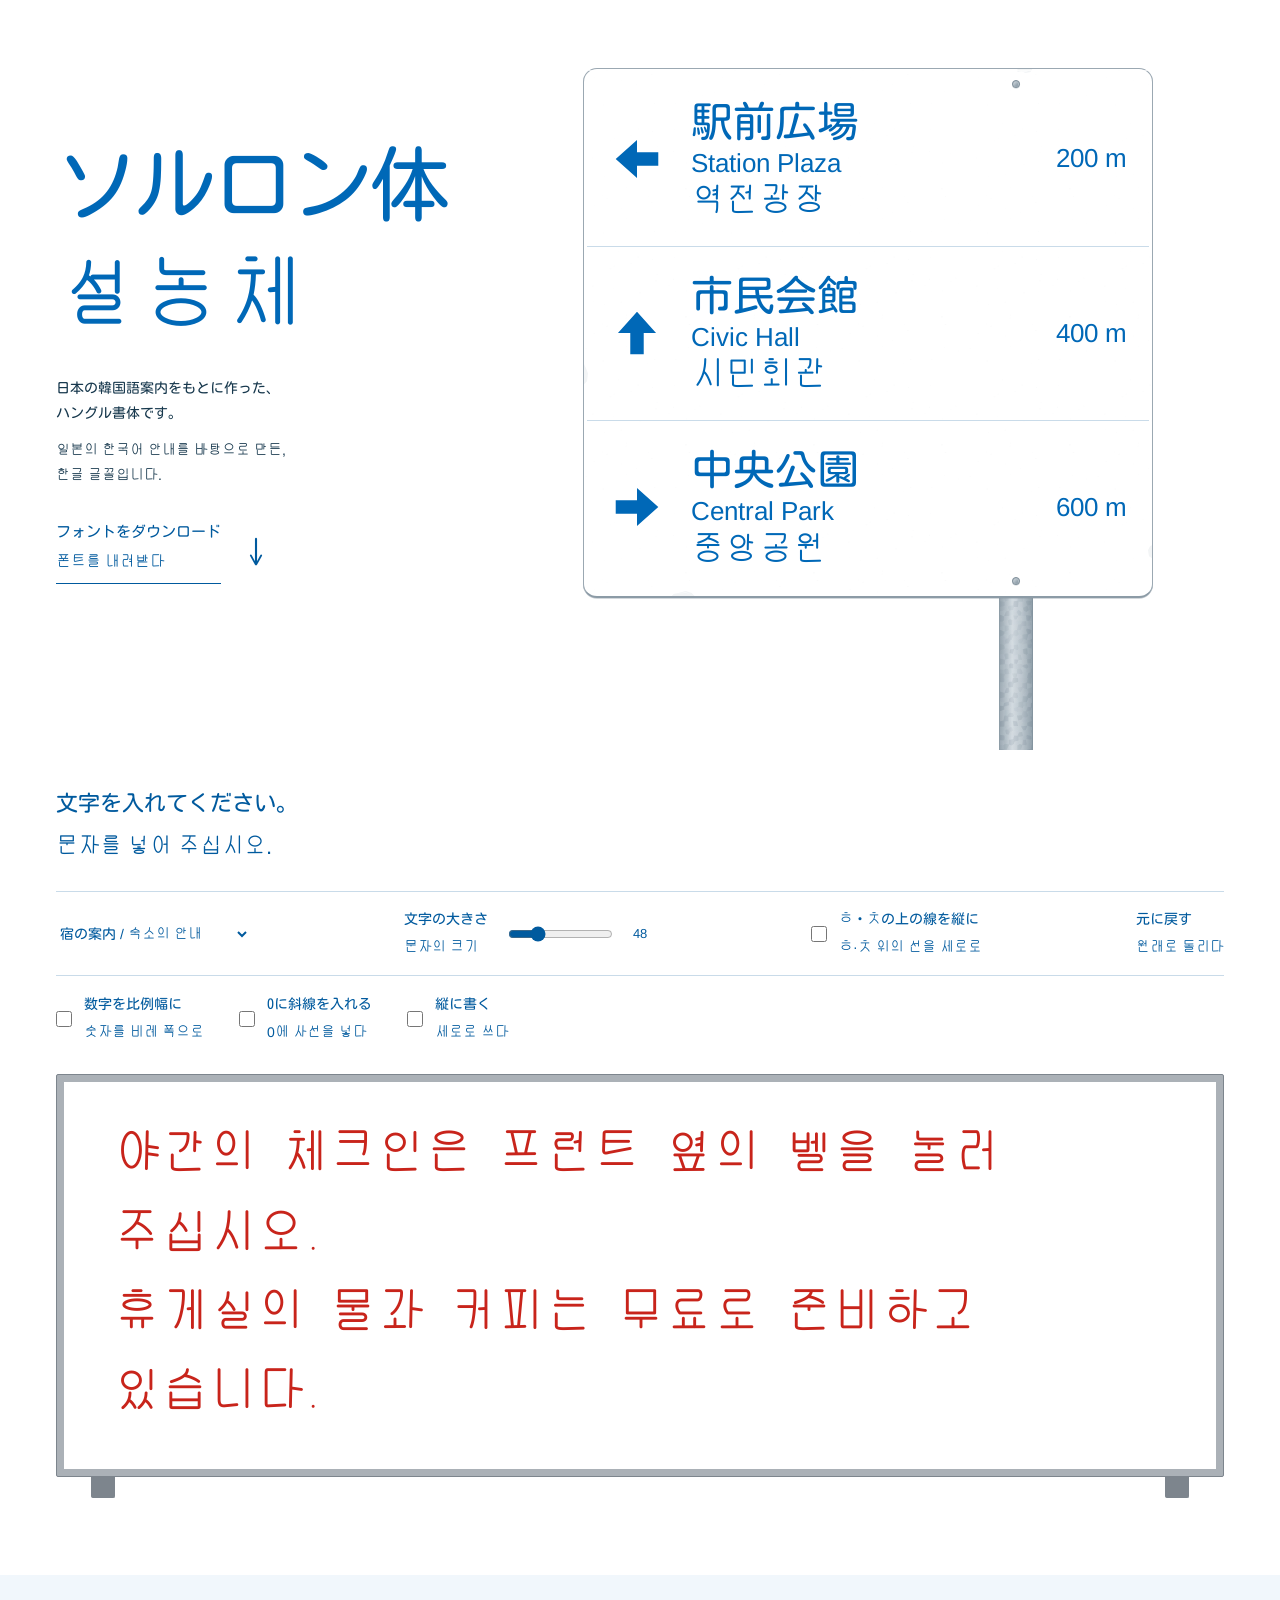
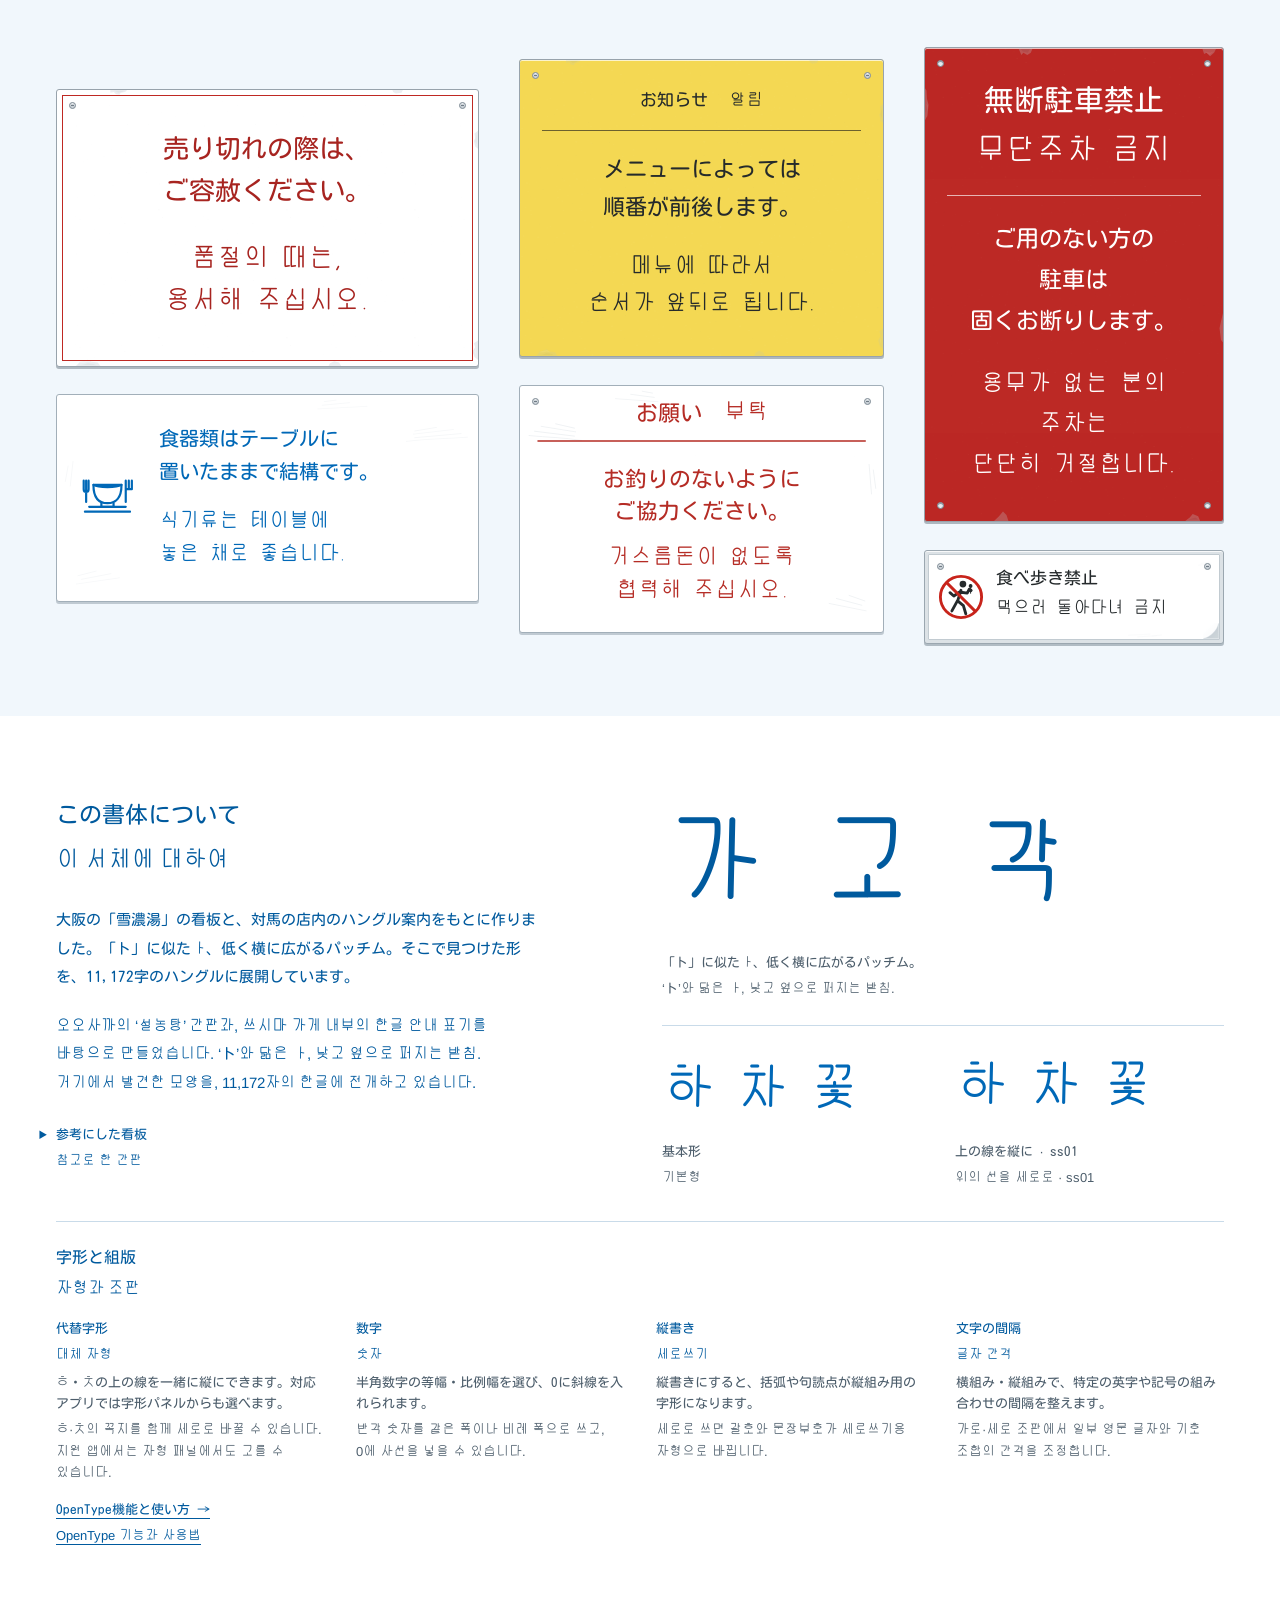
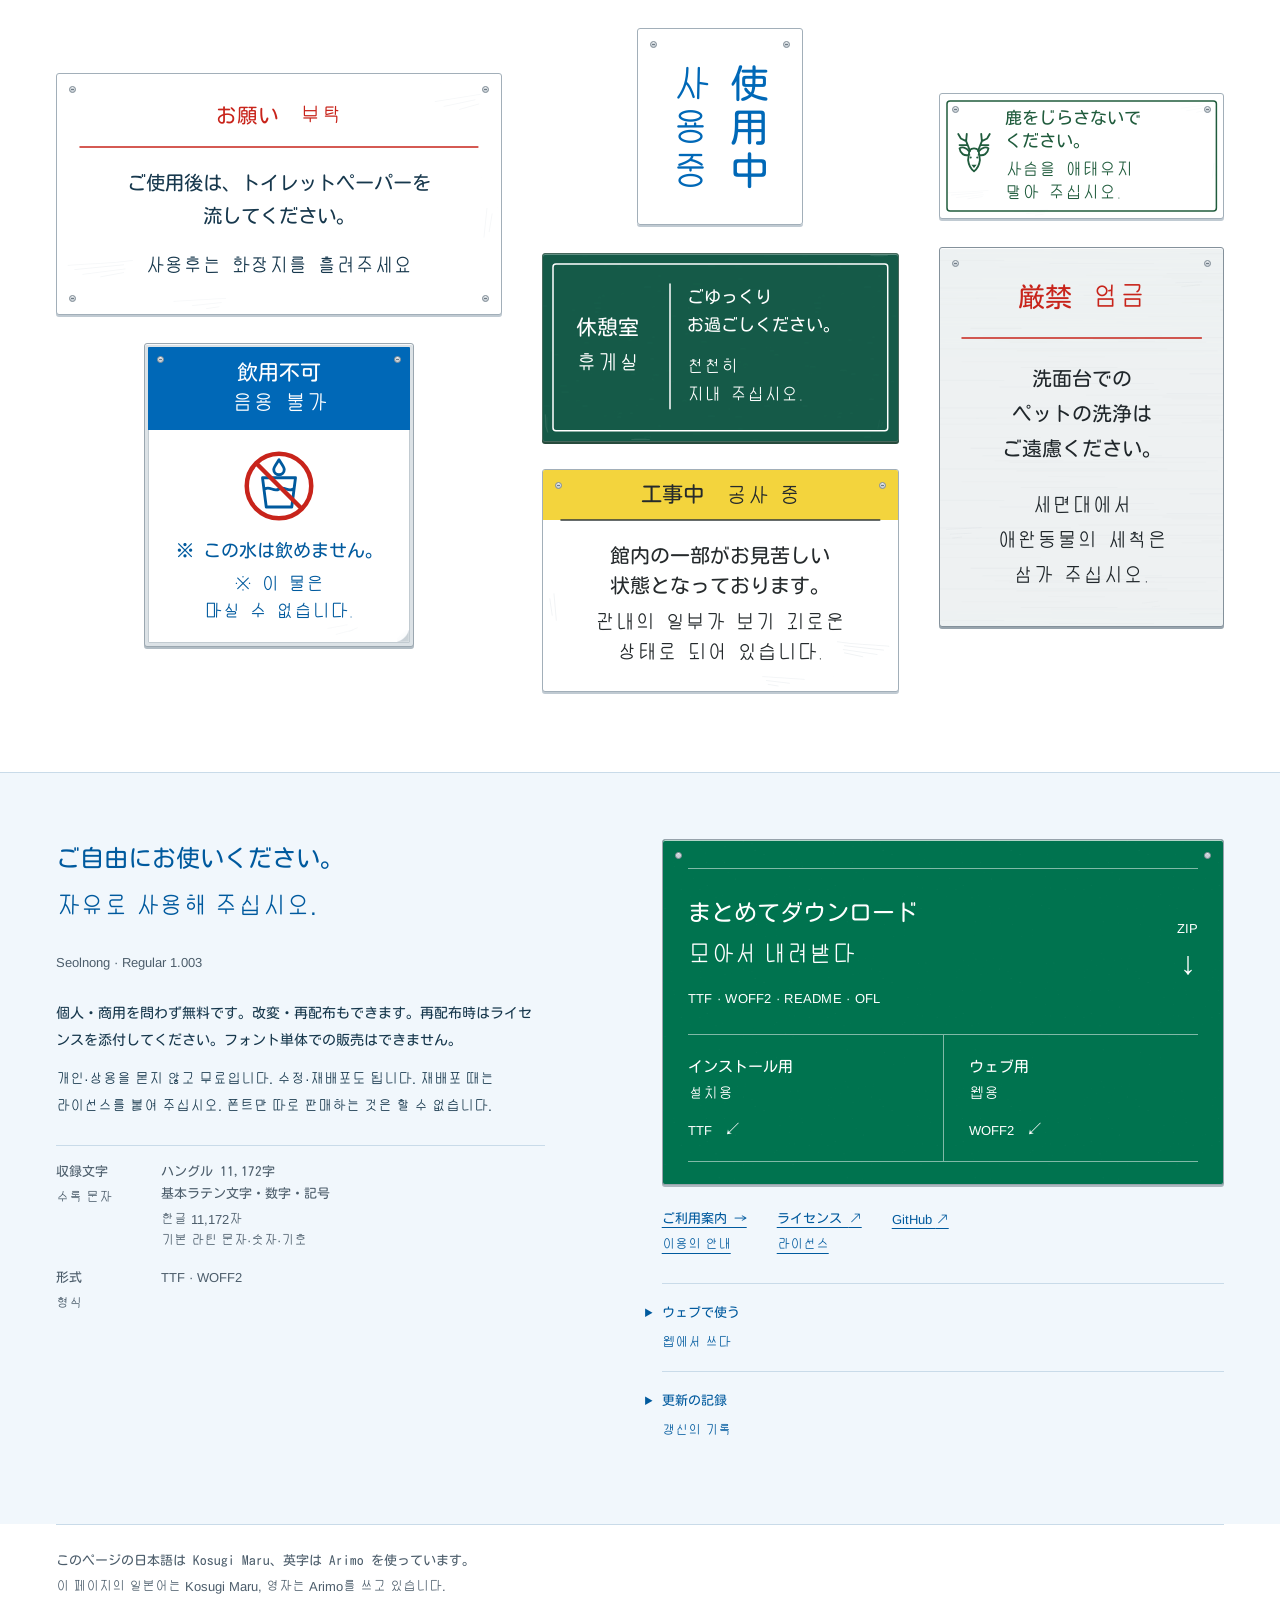
==== commit 2c0734f0: "Improve site text readability on mobile" ====
--- a/index.html
+++ b/index.html
@@ -19,7 +19,7 @@
   <link rel="preload" href="./fonts/Seolnong-Regular.woff2?v=1.003" as="font" type="font/woff2" crossorigin>
   <link rel="preload" href="./assets/fonts/KosugiMaru-Regular.woff2" as="font" type="font/woff2" crossorigin>
   <link rel="preload" href="./assets/fonts/Arimo-Regular.woff2" as="font" type="font/woff2" crossorigin>
-  <link rel="stylesheet" href="./assets/styles.css?v=1.003">
+  <link rel="stylesheet" href="./assets/styles.css?v=1.003&amp;rev=2">
   <script src="./assets/app.js?v=1.003" defer></script>
 </head>
 <body>
--- a/assets/styles.css
+++ b/assets/styles.css
@@ -17,6 +17,7 @@
   --metal:#abb1b7;
   --metal-light:#e0e4e8;
   --metal-dark:#7d858d;
+  --small-text:.8125rem;
   --jp:"Kosugi Maru",sans-serif;
   --latin:"Arimo",Arial,sans-serif;
   --font:"Seolnong KR","Arimo","Kosugi Maru",sans-serif;
@@ -58,17 +59,17 @@
 .download-main:hover .download-arrow{transform:translateY(5px)}
 .tester{padding-block:65px 58px}
 .tester h2{font-size:22px;line-height:1.6;margin-bottom:26px}
-.type-toolbar{display:flex;flex-wrap:wrap;align-items:center;justify-content:space-between;gap:24px;border-block:1px solid var(--line);padding:16px 0;font-size:12px}
+.type-toolbar{display:flex;flex-wrap:wrap;align-items:center;justify-content:space-between;gap:24px;border-block:1px solid var(--line);padding:16px 0;font-size:.875rem}
 .preset-select{display:flex;align-items:center;white-space:nowrap}
-.preset-select select{background:transparent;border:0;border-radius:0;font-size:12px;padding:6px 18px 6px 0;max-width:225px}
+.preset-select select{background:transparent;border:0;border-radius:0;padding:6px 18px 6px 0;max-width:225px}
 .range-label{display:flex;gap:18px;align-items:center}
 .range-label>span{white-space:nowrap}
 .range-label input{width:105px;accent-color:var(--ink);height:12px;cursor:pointer}
-.range-label output{font-family:var(--latin);min-width:22px;font-size:10px}
+.range-label output{font-family:var(--latin);min-width:24px;font-size:var(--small-text)}
 .cap-toggle{display:flex;align-items:center;gap:12px;cursor:pointer;min-width:0;position:relative}
 .cap-toggle input{flex:0 0 auto;width:16px;height:16px;margin:0;accent-color:var(--ink)}
 .switch{display:none}
-.quiet-button{padding:0;border:0;background:transparent;font-size:12px;text-align:left}
+.quiet-button{padding:0;border:0;background:transparent;text-align:left}
 .quiet-button:hover{color:var(--red)}
 #type-input{width:100%;display:block;resize:none;border:0;border-radius:0;background:transparent;font-size:48px;line-height:1.65;padding:30px 0;min-height:210px;max-height:750px;overflow-y:auto;word-break:keep-all;overflow-wrap:anywhere;outline-offset:8px}
 #type-input[data-caps="1"]{font-family:"Seolnong",var(--jp)}
@@ -93,13 +94,13 @@
 .letter-specimens{align-self:center;min-width:0}
 .letter-row{font-size:clamp(70px,7.7vw,115px);line-height:1.5;letter-spacing:.04em}
 .shape-sample{padding-bottom:25px}
-.shape-sample figcaption{font-size:12px;margin-top:8px;color:var(--muted)}
+.shape-sample figcaption{font-size:var(--small-text);margin-top:8px;color:var(--muted)}
 .cap-pair{display:grid;grid-template-columns:1fr 1fr;gap:24px;border-top:1px solid var(--line);padding-top:22px}
 .cap-pair p{font-size:clamp(35px,4vw,61px);line-height:1.6;white-space:nowrap;letter-spacing:-.035em;color:var(--blue)}
-.cap-pair figcaption{font-size:12px;margin-top:12px;color:var(--muted)}
+.cap-pair figcaption{font-size:var(--small-text);margin-top:12px;color:var(--muted)}
 .fixed-default{font-family:"Seolnong KR",var(--jp)}
 .fixed-upright{font-family:"Seolnong KR Upright","Seolnong",var(--jp)}
-.type-features{grid-column:1/-1;border-top:1px solid var(--line);padding-top:22px;font-size:12px}
+.type-features{grid-column:1/-1;border-top:1px solid var(--line);padding-top:22px;font-size:var(--small-text)}
 .type-features h3{font-size:16px}
 .type-features dl{display:grid;grid-template-columns:repeat(auto-fit,minmax(min(100%, 220px),1fr));gap:20px 32px;margin:16px 0}
 .type-features dd{margin:6px 0 0;color:var(--muted)}
@@ -108,17 +109,17 @@
 .download-section{border-top:1px solid var(--line);padding-block:66px 65px;background:var(--sky)}
 .download-layout{display:grid;grid-template-columns:1fr 1.15fr;gap:10%}
 .download-heading h2{font-size:24px;line-height:1.5}
-.version{font-family:var(--latin);font-size:12px;margin-top:24px;color:var(--muted)}
+.version{font-family:var(--latin);font-size:var(--small-text);margin-top:24px;color:var(--muted)}
 .license-copy{font-size:14px;line-height:1.9;margin-top:26px;color:var(--text)}
 .license-copy>[lang="ja"],.license-copy>[lang="ko"]{line-height:1.9}
 .license-copy>[lang="ko"]{font-size:1em;word-break:keep-all;margin-top:13px}
-.font-specs{font-size:12px;margin:26px 0 0;color:var(--muted);border-top:1px solid var(--line)}
+.font-specs{font-size:var(--small-text);margin:26px 0 0;color:var(--muted);border-top:1px solid var(--line)}
 .font-specs>div{display:grid;grid-template-columns:85px 1fr;gap:20px;padding-top:15px}
 .font-specs dd{margin:0}
 .font-specs dd:not(.bilingual){font-family:var(--latin);line-height:1.65}
-.document-links{display:flex;flex-wrap:wrap;gap:18px 30px;font-size:12px;margin-top:23px}
+.document-links{display:flex;flex-wrap:wrap;gap:18px 30px;font-size:var(--small-text);margin-top:23px}
 .document-links .link-arrow{font-family:"Seolnong",sans-serif}
-.download-details > details{border-top:1px solid var(--line);font-size:12px}
+.download-details > details{border-top:1px solid var(--line);font-size:var(--small-text)}
 .document-links + details{margin-top:27px}
 .download-details > details > summary{padding:17px 0;list-style:disclosure-closed}
 .download-details > details[open] > summary{list-style:disclosure-open}
@@ -126,9 +127,9 @@
 .download-details > details .bilingual>[lang="ko"]{margin-top:9px;word-break:keep-all}
 .update-version{margin-bottom:7px;font-family:var(--latin)}
 #updates > .bilingual + .update-version{margin-top:20px}
-.web-code pre{background:var(--paper);font-size:11px;line-height:1.8;padding:18px;overflow:auto;margin-block:16px}
+.web-code pre{background:var(--paper);font-size:var(--small-text);line-height:1.8;padding:18px;overflow:auto;margin-block:16px}
 code{font-family:ui-monospace,SFMono-Regular,Consolas,monospace}
-.footer{padding-block:25px;border-top:1px solid var(--line);font-size:11px;color:var(--muted)}
+.footer{padding-block:25px;border-top:1px solid var(--line);font-size:var(--small-text);color:var(--muted)}
 .footer a{display:inline-block;text-decoration:none}
 .footer a:hover{text-decoration:underline}
 @media(min-width:1550px){.hero{min-height:790px}}
@@ -157,12 +158,12 @@
 .download-arrow{font-size:24px}
 .tester{padding-block:44px 38px}
 .tester h2{font-size:20px;margin-bottom:23px}
-.type-toolbar{display:grid;grid-template-columns:1fr 1fr;gap:20px 16px;padding-block:15px;font-size:11px}
-.preset-select select{max-width:100%;font-size:11px;padding-right:9px}
+.type-toolbar{display:grid;grid-template-columns:repeat(2,minmax(0,1fr));gap:20px 16px;padding-block:15px}
+.preset-select select{max-width:100%;padding-right:9px}
 .range-label{gap:10px;justify-content:flex-end}
-.range-label>span{font-size:11px}.range-label input{min-width:30px;width:50px}.range-label output{min-width:16px;font-size:10px}
-.cap-toggle{font-size:11px;gap:9px}.cap-toggle input{width:14px;height:14px}
-.quiet-button{justify-self:end;font-size:11px}
+.range-label input{width:60px}
+.cap-toggle{gap:9px}.cap-toggle input{width:14px;height:14px}
+.quiet-button{justify-self:end}
 #type-input{font-size:32px;min-height:185px;line-height:1.7;padding-block:25px 20px;max-height:600px}
 .sign-application{padding-block:39px}
 .application-mat{width:calc(100% - 32px)}
@@ -179,25 +180,26 @@
 .letter-specimens{align-self:stretch}
 .letter-row{font-size:75px;line-height:1.4}
 .shape-sample{padding-bottom:22px}
-.shape-sample figcaption{font-size:11px}
 .cap-pair{gap:18px;padding-top:19px}
 .cap-pair p{font-size:clamp(31px,10vw,56px);line-height:1.6}
-.cap-pair figcaption{font-size:11px;margin-top:8px}
+.cap-pair figcaption{margin-top:8px}
 .download-section{padding-block:42px 37px}
 .download-layout{display:block}
 .download-heading{margin-bottom:31px}
 .download-heading h2{font-size:21px}
-.version{font-size:10px;margin-top:20px}
+.version{margin-top:20px}
 .license-copy{font-size:13px;margin-top:22px}
-.font-specs{font-size:11px;margin-top:23px}
+.font-specs{margin-top:23px}
 .font-specs>div{grid-template-columns:75px 1fr;gap:18px}
-.document-links{font-size:11px;gap:20px;margin-top:21px}
-.download-details > details{font-size:11px}
+.document-links{gap:20px;margin-top:21px}
 .document-links + details{margin-top:24px}
-.web-code pre{font-size:10px;padding:14px}
-.footer{padding-block:22px;font-size:10px}
-}
-@media(max-width:370px){.range-label{gap:7px}.range-label input{width:40px}.type-toolbar{column-gap:12px}.preset-select select{font-size:10px}}
+.web-code pre{padding:14px}
+.footer{padding-block:22px}
+}
+@media(max-width:440px){
+.preset-select,.range-label{grid-column:1/-1}
+.range-label input{flex:1;min-width:0}
+}
 @media(prefers-reduced-motion:reduce){*,*:before,*:after{scroll-behavior:auto!important;transition:none!important}}
 
 /* A folded painted-steel tourist sign, kept at the original 570 × 530 geometry. */
@@ -434,12 +436,12 @@
 .bundle-label > .bilingual { font-size: 23px; }
 .bundle-label small {
   display: block;
-  font: 10px/1.7 var(--latin);
+  font: var(--small-text)/1.7 var(--latin);
   margin-top: 15px;
   letter-spacing: .02em;
 }
 .bundle-format {
-  font: 12px/1.5 var(--latin);
+  font: var(--small-text)/1.5 var(--latin);
   white-space: nowrap;
 }
 .bundle-format > span { display: block; font-size: 32px; text-align: center; }
@@ -451,7 +453,7 @@
 .download-individuals > a { padding: 20px 20px 18px 0; }
 .download-individuals > a + a { border-left: 1px solid #80b9a7; padding-left: 25px; padding-right: 0; }
 .download-individuals .bilingual { font-size: 15px; }
-.file-format { display: block; font: 11px/1.5 var(--latin); margin-top: 10px; }
+.file-format { display: block; font: var(--small-text)/1.5 var(--latin); margin-top: 10px; }
 .file-format > span { margin-left: 8px; font-size: 18px; }
 .counter-board a:hover .bilingual {
   text-decoration: underline;
@@ -494,8 +496,6 @@
   .counter-board { padding: 25px 19px 19px; }
   .download-bundle { gap: 13px; padding-block: 22px; }
   .bundle-label > .bilingual { font-size: 18px; }
-  .bundle-label small { font-size: 9px; }
-  .bundle-format { font-size: 10px; }
   .bundle-format > span { font-size: 28px; }
   .download-individuals .bilingual { font-size: 13px; }
   .download-individuals > a { padding-block: 18px; padding-right: 15px; }
@@ -1137,15 +1137,14 @@
 }
 
 /* Source links remain tucked beside the short origin note. */
-.source-links { margin-top: 26px; font-size: 12px; }
+.source-links { margin-top: 26px; font-size: var(--small-text); }
 .source-links summary { width: fit-content; list-style: disclosure-closed; }
 .source-links[open] summary { list-style: disclosure-open; }
 .source-links > a { display: block; width: fit-content; margin-top: 15px; }
 @media (max-width: 700px) { .source-links { margin-top: 23px; } }
 
 /* The specimen uses the complete face so numeral options affect its digits. */
-.type-options { display: flex; flex-wrap: wrap; gap: 18px 35px; min-width: 0; margin: 0; padding: 17px 0 0; border: 0; font-size: 11px; }
-.type-options .cap-toggle { font-size: inherit; }
+.type-options { display: flex; flex-wrap: wrap; gap: 18px 35px; min-width: 0; margin: 0; padding: 17px 0 0; border: 0; font-size: .875rem; }
 .shop-board #type-input { font-kerning: normal; }
 .shop-board #type-input[data-direction="vertical"] { writing-mode: vertical-rl; text-orientation: mixed; height: 420px; min-height: 0; padding: 30px 28px; overflow: auto; word-break: normal; }
 .sign-symbol { font-family: "Seolnong", var(--jp); }
@@ -1155,6 +1154,6 @@
 .occupied-columns > [lang="ja"] { font-family: var(--jp); }
 .occupied-columns > [lang="ko"] { font-family: "Seolnong", var(--jp); }
 @media (max-width: 760px) {
-  .type-options { display: grid; grid-template-columns: minmax(0, 1fr) minmax(0, 1fr); gap: 15px 16px; font-size: 10px; }
+  .type-options { display: grid; grid-template-columns: minmax(0, 1fr) minmax(0, 1fr); gap: 15px 16px; }
   .shop-board #type-input[data-direction="vertical"] { height: 360px; padding: 24px 18px; }
 }
